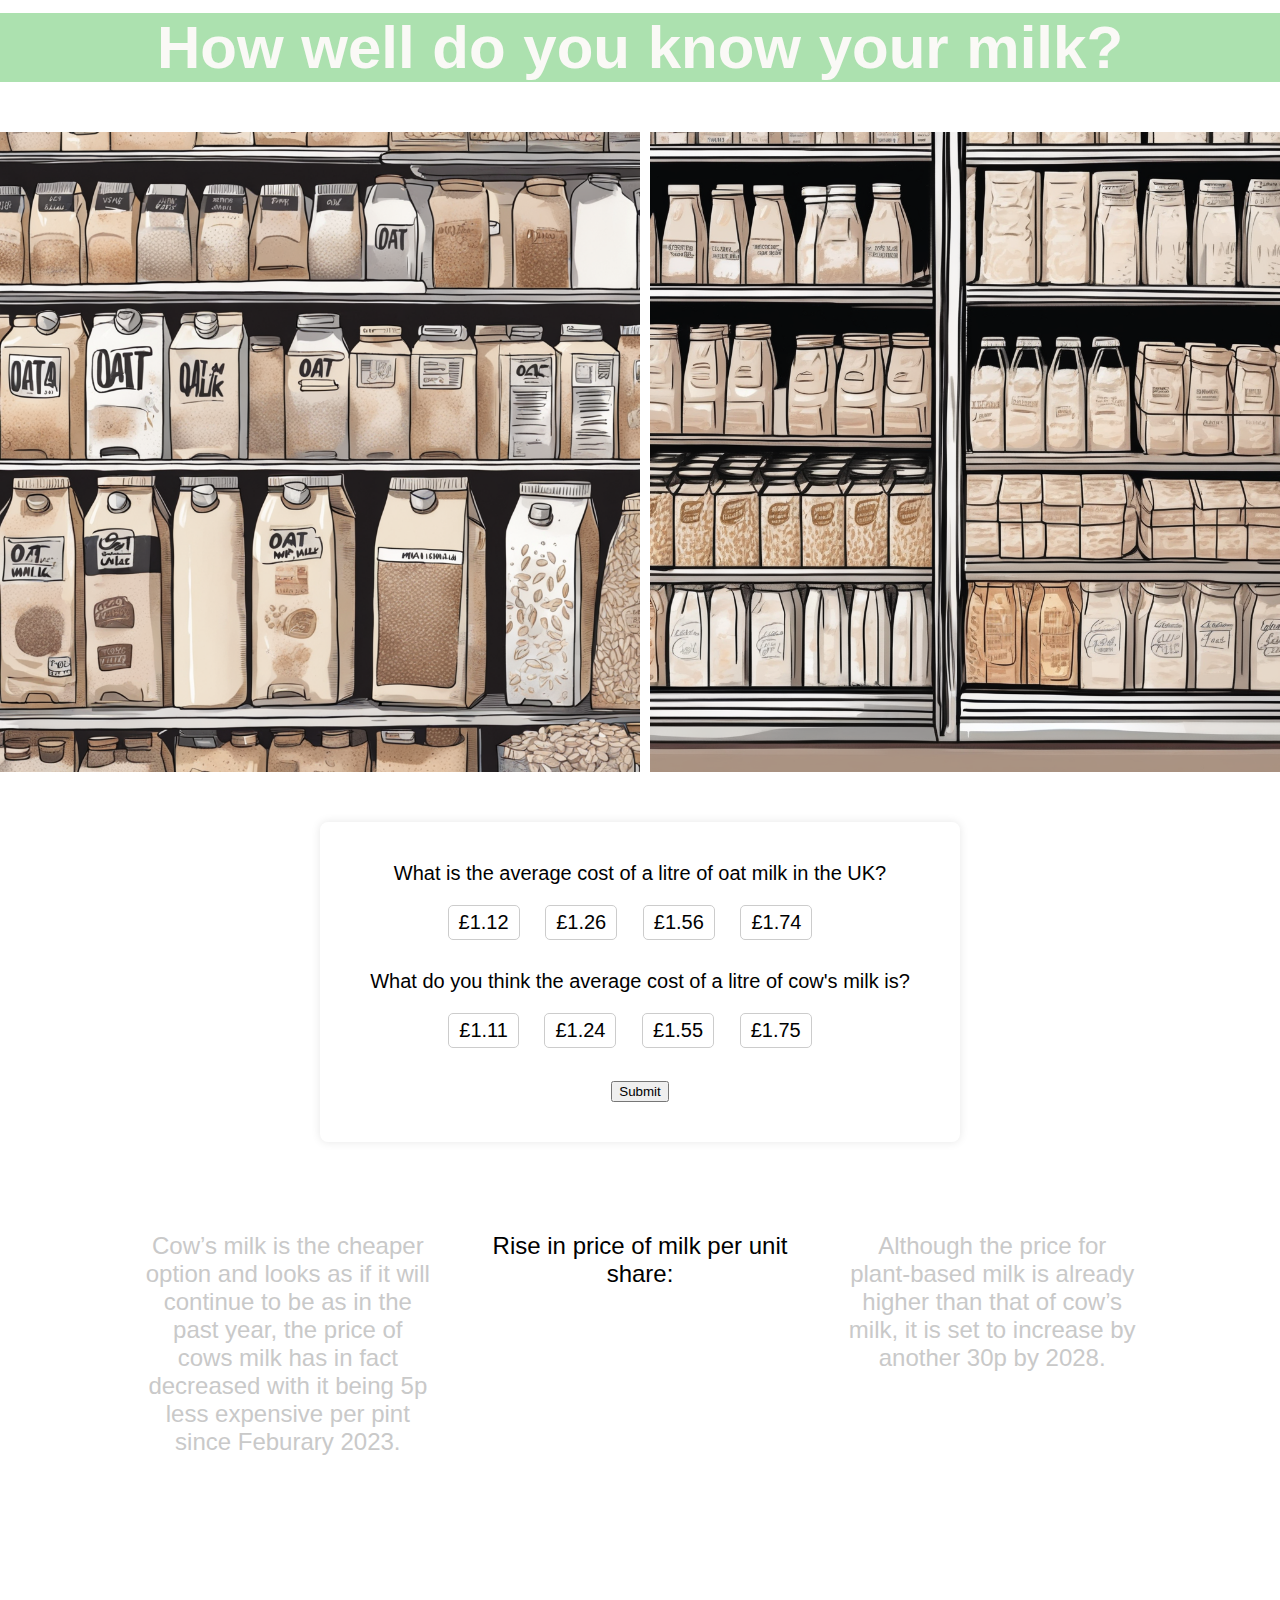
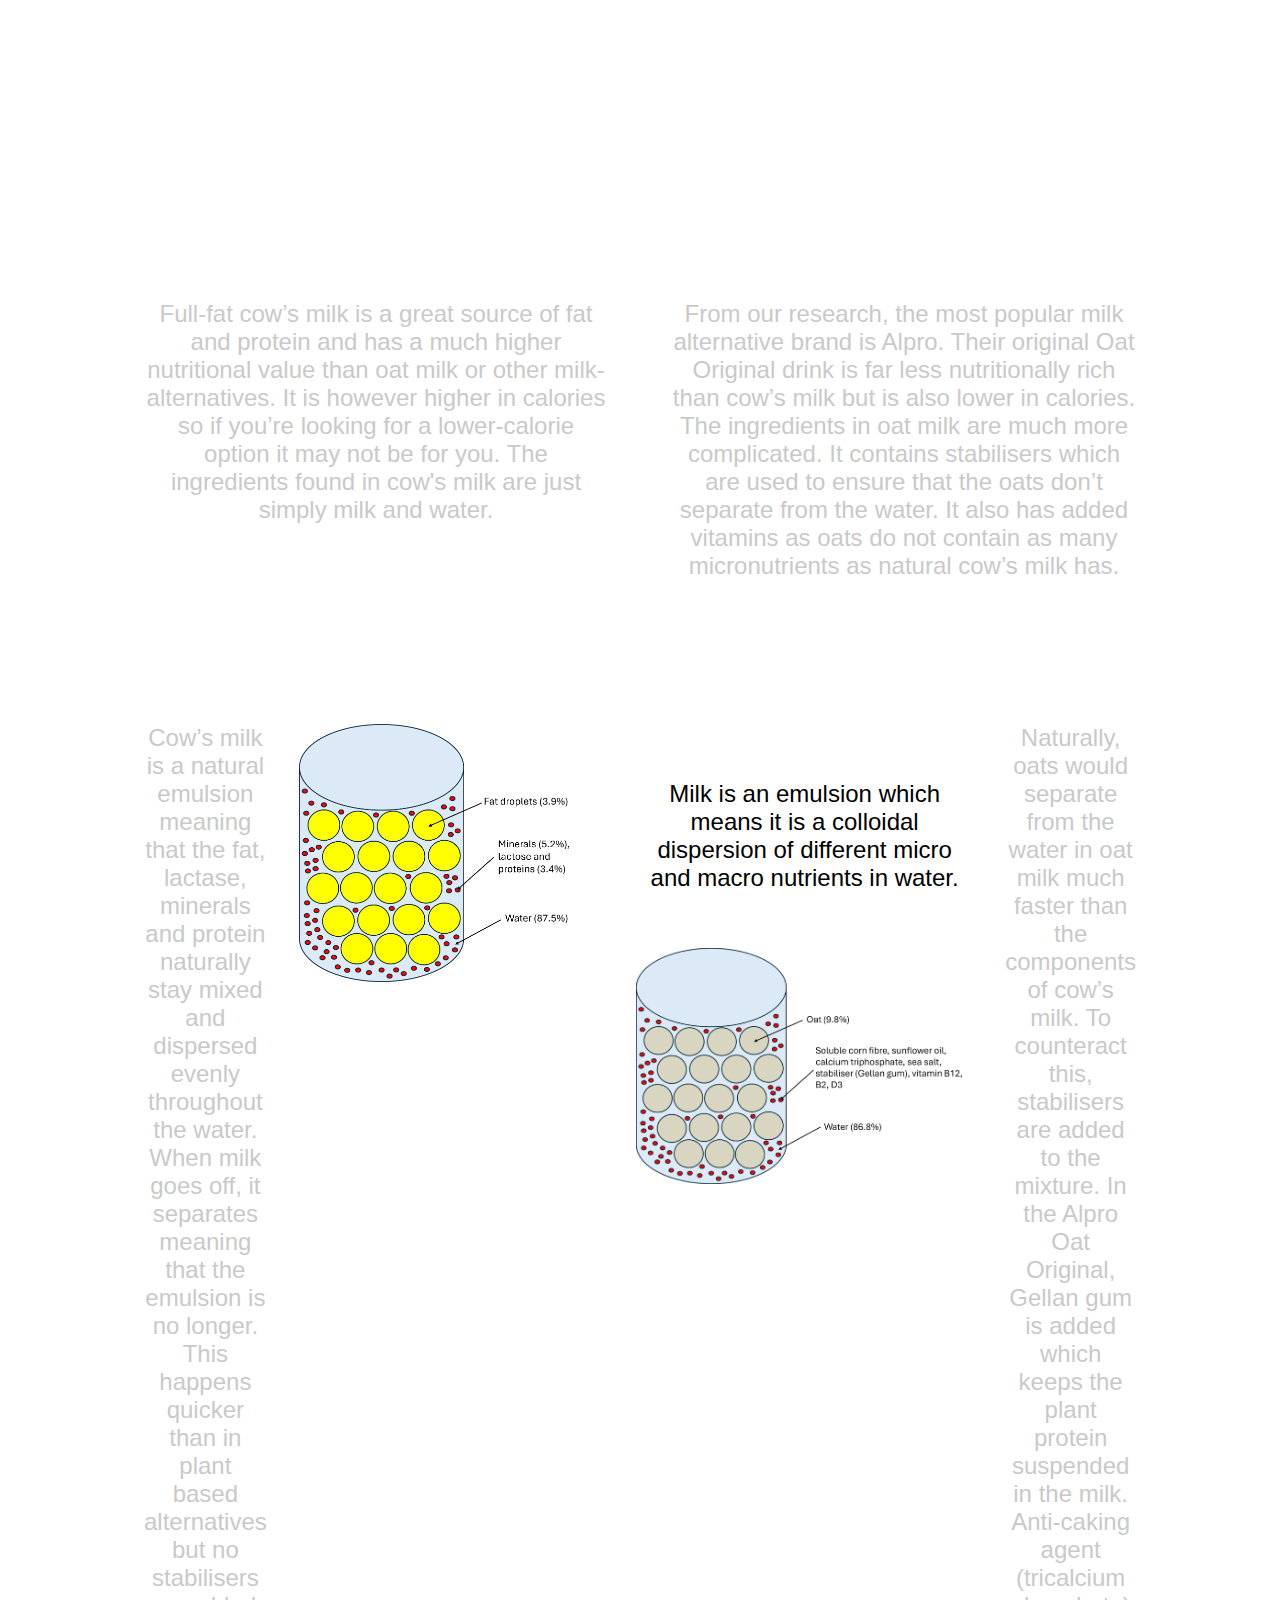
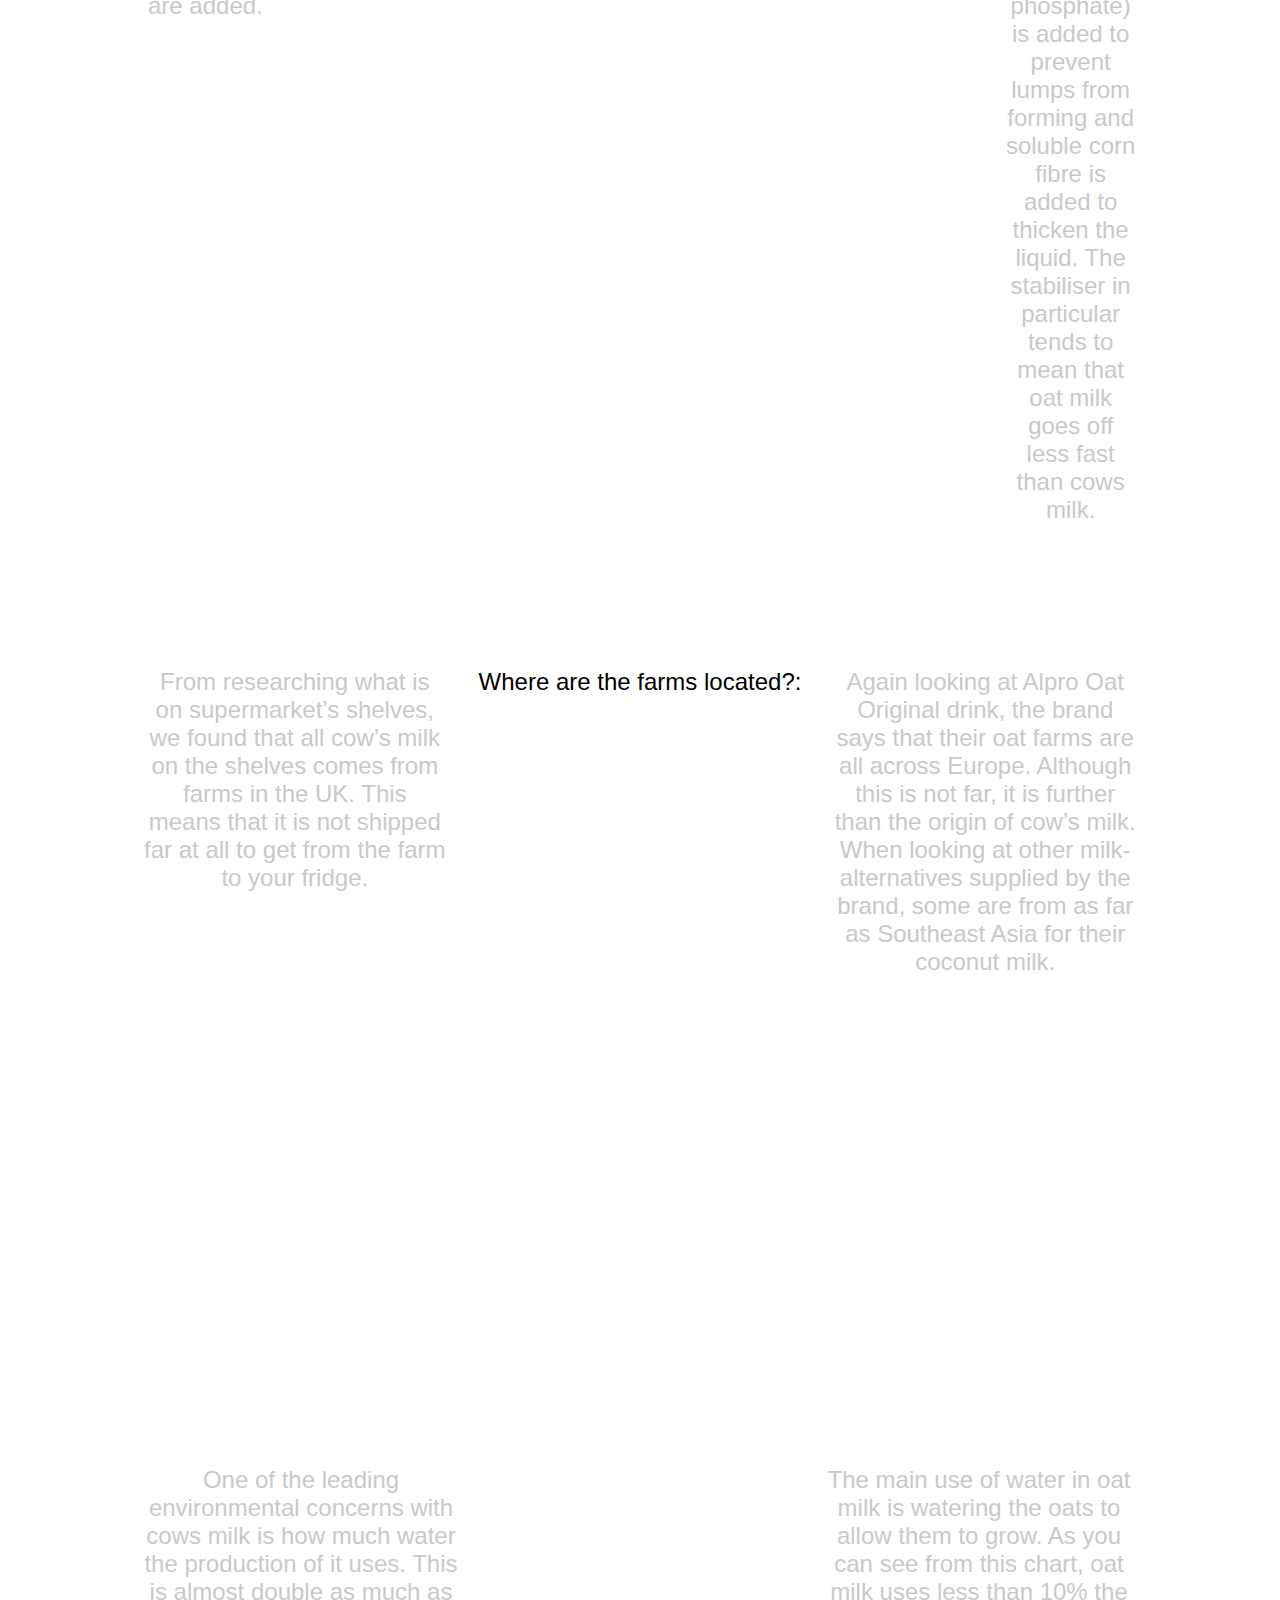
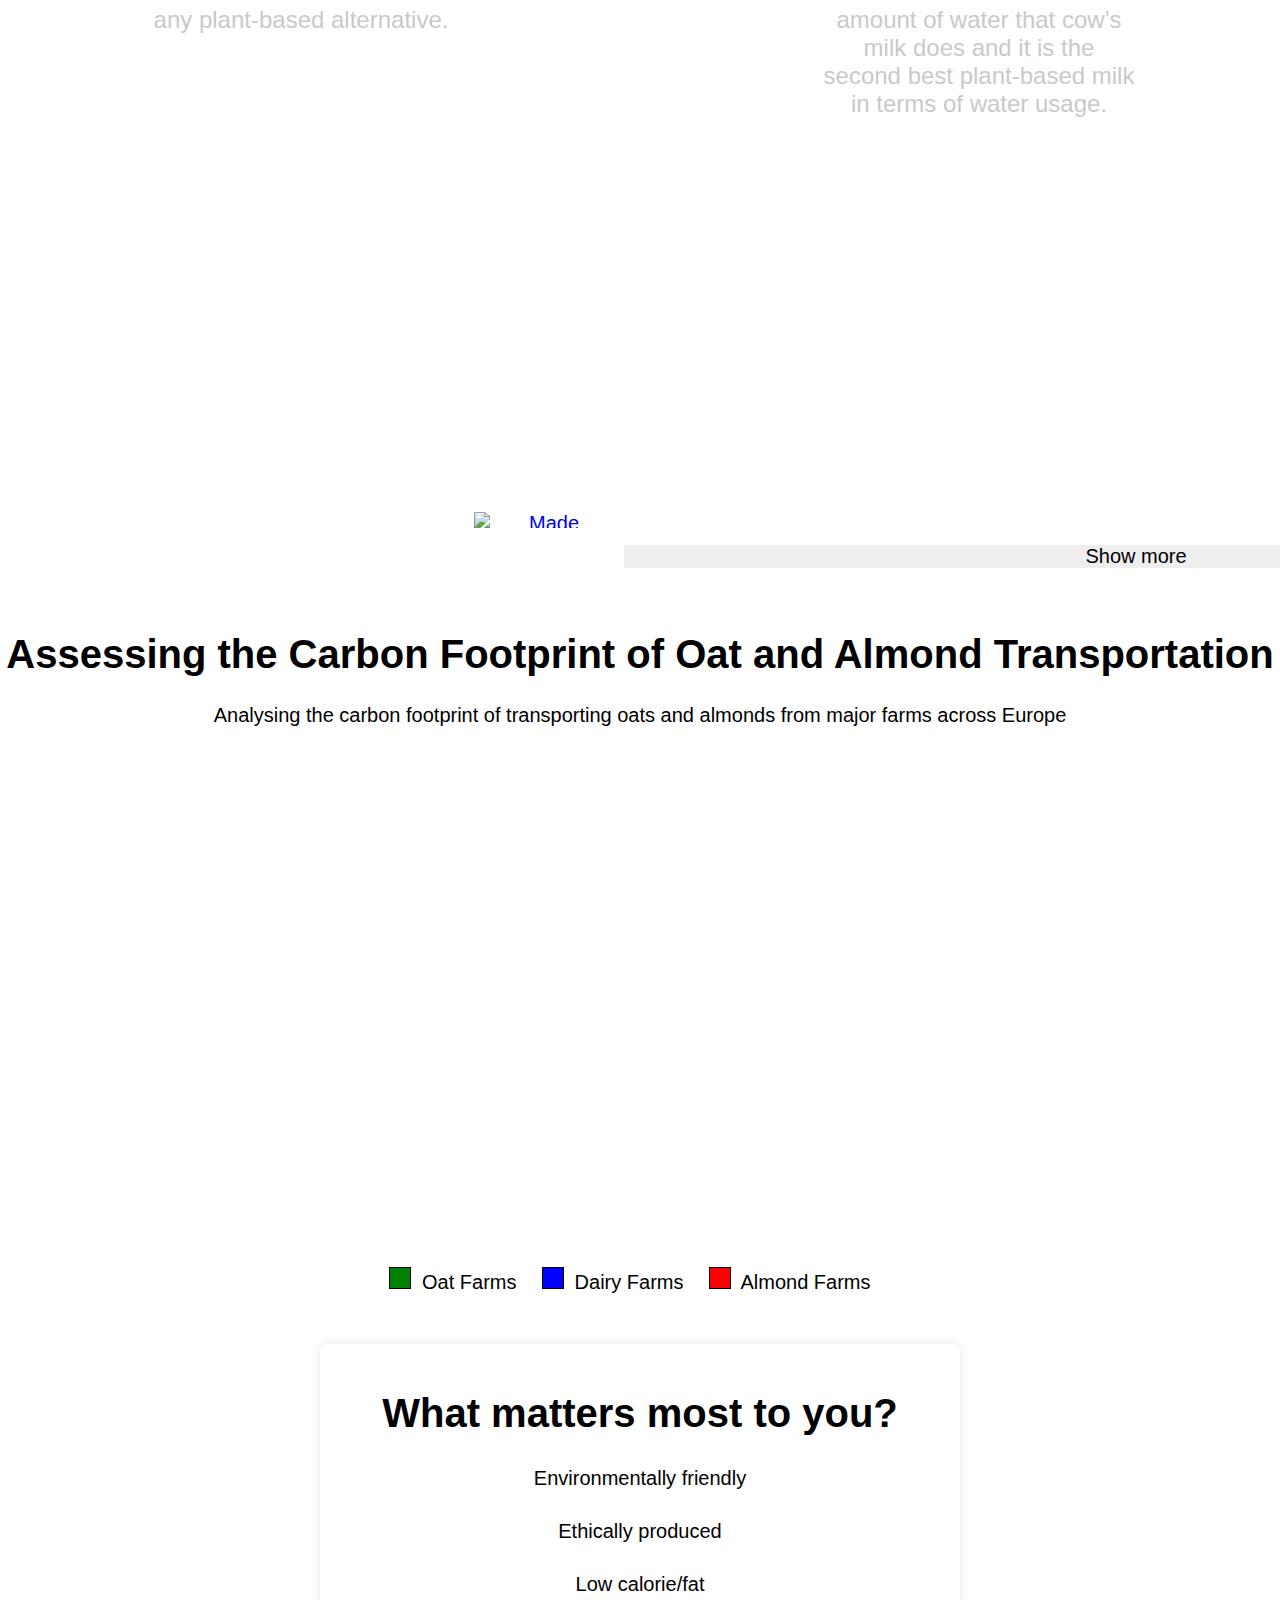
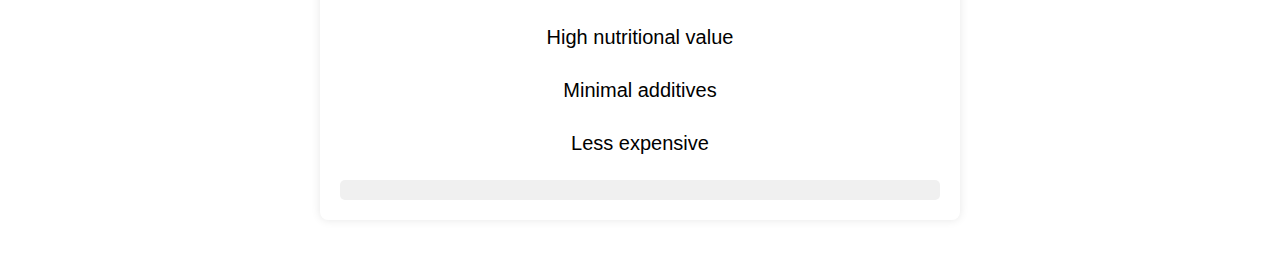
==== docs/home.html @ c0065e83 "Update home.html" ====
<!DOCTYPE html>
<html lang="en">
<head>
    <style>
        /* popup style */
        .map-popup {
            max-width: 300px;
            padding: 15px;
            border-radius: 10px;
            box-shadow: 0 2px 5px rgba(0, 0, 0, 0.1);
            background: linear-gradient(135deg, rgba(255, 255, 255, 0.9), rgba(255, 255, 255, 0.5));
            font-family: Arial, sans-serif;
            color: #333;
        }
    
            /* Custom styles for popups */
            .map-popup {
        max-width: 300px;
        padding: 15px;
        border-radius: 10px;
        box-shadow: 0 2px 5px rgba(0, 0, 0, 0.1);
        background: linear-gradient(135deg, rgba(255, 255, 255, 0.9), rgba(255, 255, 255, 0.5));
        font-family: Arial, sans-serif;
        color: #333;
    }

/* Popup title */
        .map-popup h2 {
            font-size: 18px;
            margin-bottom: 10px;
        }

        /* content */
        .map-popup p {
            font-size: 14px;
            margin-bottom: 8px;
        }

        /* image */
        .map-popup img {
            max-width: 100%;
            height: auto;
            margin-top: 10px;
        }

        /* animation */
        .mapboxgl-popup {
            opacity: 0;
            transition: opacity 0.3s ease-in-out;
        }

        .mapboxgl-popup.mapboxgl-popup-close-button {
            display: none;
        }

        .mapboxgl-popup.mapboxgl-popup-anchor-top {
            transform: translateY(-10px);
        }

        .mapboxgl-popup.mapboxgl-popup-anchor-bottom {
            transform: translateY(10px);
        }

        .mapboxgl-popup.mapboxgl-popup-anchor-right {
            transform: translateX(10px);
        }

        .mapboxgl-popup.mapboxgl-popup-anchor-left {
            transform: translateX(-10px);
        }

        /* Pop up fade in effect */
        .mapboxgl-popup.mapboxgl-popup-anchor-bottom,
        .mapboxgl-popup.mapboxgl-popup-anchor-bottom-right,
        .mapboxgl-popup.mapboxgl-popup-anchor-bottom-left,
        .mapboxgl-popup.mapboxgl-popup-anchor-top,
        .mapboxgl-popup.mapboxgl-popup-anchor-top-right,
        .mapboxgl-popup.mapboxgl-popup-anchor-top-left,
        .mapboxgl-popup.mapboxgl-popup-anchor-left,
        .mapboxgl-popup.mapboxgl-popup-anchor-right {
            opacity: 1;
        }
        body {
            font-family: Arial, sans-serif;
            margin: 0;
            padding: 0;
        }

        #map-container {
            width: 80%; 
            margin: 0 auto; 
            height: 500px; 
        } 

        #legend {
            margin-top: 20px;
            text-align: center;
        }

        .legend-item {
            display: inline-block;
            margin-right: 20px;
        }

        .legend-color {
            width: 20px;
            height: 20px;
            display: inline-block;
            margin-right: 5px;
            border: 1px solid black; 
        }
    </style>
    <meta charset="UTF-8">
    <meta name="viewport" content="width=device-width, initial-scale=1.0">
    <title>TITLE HERE</title>
    <link rel="stylesheet" href="homestyle.css"/>
    <div class="headerborder">
        <div>   
        <h1 class="header">How well do you know your milk?</h1>
        </div>
    </div>

</head>
<body>
<div class="header_image">
    <img id="milk1" src="05fa3151-7fad-4c50-9630-23b8d9dc61a8.png">
    <!-- <img id="milk2" src="15f3eb5b-7ea6-4be1-939e-33cea1be2ba7.png"> -->
    <img id="milk3" src="7c17c943-a8fb-4726-a682-5119851fdd4b.png">
    <h2>These images were generated by genAI by Martin Chorley.</h2>
</div>
</body>

    <div class="container">
        <form id="quizForm">
            <div class="question">
                <p>What is the average cost of a litre of oat milk in the UK?</p>
                <ul class="options">
                    <li><input type="radio" id="£1.12" name="q1" value="£1.12"><label for="£1.12">£1.12</label></li>
                    <li><input type="radio" id="£1.26" name="q1" value="£1.26"><label for="£1.26">£1.26</label></li>
                    <li><input type="radio" id="£1.56" name="q1" value="£1.56"><label for="£1.56">£1.56</label></li>
                    <li><input type="radio" id="£1.74" name="q1" value="£1.74"><label for="£1.74">£1.74</label></li>
                </ul>
            </div>
            <div class="question">
                <p>What do you think the average cost of a litre of cow's milk is?</p>
                <ul class="options">
                    <li><input type="radio" id="£1.11" name="q2" value="£1.11"><label for="£1.11">£1.11</label></li>
                    <li><input type="radio" id="£1.24" name="q2" value="£1.24"><label for="£1.24">£1.24</label></li>
                    <li><input type="radio" id="£1.55" name="q2" value="£1.55"><label for="£1.55">£1.55</label></li>
                    <li><input type="radio" id="£1.75" name="q2" value="£1.75"><label for="£1.75">£1.75</label></li>
                </ul>
            </div>
            
        <input type="button" id="submitBtn" value="Submit">
    </form>

</body>

    <div id="result1" class="result"></div>
    <div id="result2" class="result"></div>
    </div>

    <script>
    document.getElementById("submitBtn").addEventListener("click", function() {
        var q1Answer = document.querySelector('input[name="q1"]:checked');
        var q2Answer = document.querySelector('input[name="q2"]:checked');

        if (q1Answer && q2Answer) {
            if (q1Answer.value === "£1.74") {
                document.getElementById("result1").innerHTML = "1. Correct!";
                document.getElementById("result1").classList.add("correct");
            } else {
                document.getElementById("result1").innerHTML = "1. Incorrect!";
                document.getElementById("result1").classList.add("incorrect");
            }

            if (q2Answer.value === "£1.11") {
                document.getElementById("result2").innerHTML = "2. Correct!";
                document.getElementById("result2").classList.add("correct");
            } else {
                document.getElementById("result2").innerHTML = "2. Incorrect!";
                document.getElementById("result2").classList.add("incorrect");
            }
        } else {
            alert("Please answer all questions before submitting.");
        }
    });
    </script>


    <!DOCTYPE html>

<html>

<head>

    <meta charset="utf-8" />

    <meta http-equiv="X-UA-Compatible" content="IE=edge" />

    <title>Analysing global milk and alternative consumption</title>

    <meta name="description" content="Scrollama: Basic Example" />

    <meta name="viewport" content="width=device-width, initial-scale=1" />


<body>

    <main>


        <section id="scrolly">
             

            <article>
            <div class="'scroll_text">
                <div class="step" data-step="1">
                    <div class="stepcontent">
                        <div class ='text1'>
                            <p>Cow’s milk is the cheaper option and looks as if it will continue to be as in the past year, the price of cows milk has in fact decreased with it being 5p less expensive per pint since Feburary 2023.</p>
                        </div>
                        <div class="centrecontent">
                        <p>Rise in price of milk per unit share: <iframe title="Rise in milk substitute price" aria-label="Interactive line chart" id="datawrapper-chart-YHuSE" src=https://datawrapper.dwcdn.net/YHuSE/3/ scrolling="no" frameborder="0" style="width: 0; min-width: 100% !important; border: none;" height="462" data-external="1"></iframe><script type="text/javascript">!function(){"use strict";window.addEventListener("message",(function(a){if(void 0!==a.data["datawrapper-height"]){var e=document.querySelectorAll("iframe");for(var t in a.data["datawrapper-height"])for(var r=0;r<e.length;r++)if(e[r].contentWindow===a.source){var i=a.data["datawrapper-height"][t]+"px";e[r].style.height=i}}}))}();</script></p>
                        </div>
                        <div class ='text2'>
                            <p>Although the price for plant-based milk is already higher than that of cow’s milk, it is set to increase by another 30p by 2028. 
                            </p>
                        </div>
                    </div>
                </div>

            </div>
                <div class="step" data-step="2">
                    <div class="stepcontent">
                        <div class ='text1'>
                            <p>Full-fat cow’s milk is a great source of fat and protein and has a much higher nutritional value than oat milk or other milk-alternatives. It is however higher in calories so if you’re looking for a lower-calorie option it may not be for you.
                                The ingredients found in cow's milk are just simply milk and water. 
                                </p>
                        </div>
                        <div class="centrecontent">
                            <amp-iframe sandbox='allow-scripts allow-same-origin allow-forms allow-downloads allow-popups allow-popups-to-escape-sandbox allow-top-navigation-by-user-activation' layout=responsive resizable noloading title='Interactive or visual content' src='https://flo.uri.sh/visualisation/17685760/embed?auto=1' width=400 height=300><amp-img layout=fixed height=64 width=64 src='https://public.flourish.studio/resources/bosh.svg' placeholder style='margin: auto'></amp-img><div overflow style='position: absolute; bottom: 0; width: 100%; text-align: center; background: #eee; font-family: sans-serif;'>Show more</div></amp-iframe><p><a href='https://public.flourish.studio/visualisation/17685760/?utm_source=embed&utm_campaign=visualisation/17685760'><amp-img layout=fixed height=16 width=105 src='https://public.flourish.studio/resources/made_with_flourish.svg' alt='Made with Flourish'></amp-img></a></p>                        </div>
                        <div class ='text2'>
                            <p>From our research, the most popular milk alternative brand is Alpro. Their original Oat Original drink is far less nutritionally rich than cow’s milk but is also lower in calories. 
                                The ingredients in oat milk are much more complicated. It contains stabilisers which are used to ensure that the oats don’t separate from the water. It also has added vitamins as oats do not contain as many micronutrients as natural cow’s milk has. 
                                </p>
                        </div>
                    </div>
                </div>
                <div class="step" data-step="3">
                    <div class="stepcontent">
                        <div class ='text1'>
                            <p>Cow’s milk is a natural emulsion meaning that the fat, lactase, minerals and protein naturally stay mixed and dispersed evenly throughout the water. When milk goes off, it separates meaning that the emulsion is no longer. This happens quicker than in plant based alternatives but no stabilisers are added. </p>
                        </div>
                        <div class="centrecontent">
                        <p><img src='Picture1.png'></p>
                        <p>Milk is an emulsion which means it is a colloidal dispersion of different micro and macro nutrients in water. </p>
                        <p><img src='Picture2.png'>
                        </div>
                        <div class ='text2'>
                            <p>Naturally, oats would separate from the water in oat milk much faster than the components of cow’s milk. To counteract this, stabilisers are added to the mixture. In the Alpro Oat Original, Gellan gum is added which keeps the plant protein suspended in the milk. Anti-caking agent (tricalcium phosphate) is added to prevent lumps from forming and soluble corn fibre is added to thicken the liquid. The stabiliser in particular tends to mean that oat milk goes off less fast than cows milk. </p>
                        </div>
                    </div>
                </div>

            </div>
                <div class="step" data-step="4">
                    <div class="stepcontent">
                        <div class ='text1'>
                            <p>From researching what is on supermarket’s shelves, we found that all cow’s milk on the shelves comes from farms in the UK. This means that it is not shipped far at all to get from the farm to your fridge. </p>
                        </div>
                        <div class="centrecontent">
                        <p>Where are the farms located?: <iframe title="Where is your dairy milk made?" aria-label="Map" id="datawrapper-chart-85CGR" src=https://datawrapper.dwcdn.net/85CGR/2/ scrolling="no" frameborder="0" style="width: 0; min-width: 100% !important; border: none;" height="620" data-external="1"></iframe><script type="text/javascript">!function(){"use strict";window.addEventListener("message",(function(a){if(void 0!==a.data["datawrapper-height"]){var e=document.querySelectorAll("iframe");for(var t in a.data["datawrapper-height"])for(var r=0;r<e.length;r++)if(e[r].contentWindow===a.source){var i=a.data["datawrapper-height"][t]+"px";e[r].style.height=i}}}))}();

                        </script></p>
                        </div>
                        <div class ='text2'>
                            <p>Again looking at Alpro Oat Original drink, the brand says that their oat farms are all across Europe. Although this is not far, it is further than the origin of cow’s milk. When looking at other milk-alternatives supplied by the brand, some are from as far as Southeast Asia for their coconut milk.</p>
                        </div>
                    </div>
                </div>

            </div>

                <div class="step" data-step="5">
                    <div class="stepcontent">
                        <div class ='text1'>
                            <p>One of the leading environmental concerns with cows milk is how much water the production of it uses. This is almost double as much as any plant-based alternative.</p>
                        </div>
                        <div class="centrecontent">
                        <p><iframe src='https://flo.uri.sh/visualisation/17583954/embed' title='Interactive or visual content' class='flourish-embed-iframe' frameborder='0' scrolling='no' style='width:100%;height:600px;' sandbox='allow-same-origin allow-forms allow-scripts allow-downloads allow-popups allow-popups-to-escape-sandbox allow-top-navigation-by-user-activation'></iframe><div style='width:100%!;margin-top:4px!important;text-align:right!important;'><a class='flourish-credit' href='https://public.flourish.studio/visualisation/17583954/?utm_source=embed&utm_campaign=visualisation/17583954' target='_top' style='text-decoration:none!important'><img alt='Made with Flourish' src='https://public.flourish.studio/resources/made_with_flourish.svg' style='width:105px!important;height:16px!important;border:none!important;margin:0!important;'> </a></div></p>
                        </div>
                        <div class ='text2'>
                            <p>The main use of water in oat milk is watering the oats to allow them to grow. As you can see from this chart, oat milk uses less than 10% the amount of water that cow’s milk does and it is the second best plant-based milk in terms of water usage.</p>
                        </div>
                </div>
            </div>
            </article>


        <section id="outro"></section>

    </main>

    <script src="scrollama.js"></script>

    <script>

        var scrolly = document.querySelector("#scrolly");

        var article = scrolly.querySelector("article");

        var step = article.querySelectorAll(".step");

 

        // initialize the scrollama

        var scroller = scrollama();

 

        // scrollama event handlers

        function handleStepEnter(response) {

            // response = { element, direction, index }

            console.log(response);

            // add to color to current step

            response.element.classList.add("is-active");

        }

 

        function handleStepExit(response) {

            // response = { element, direction, index }

            console.log(response);

            // remove color from current step

            response.element.classList.remove("is-active");

        }

 

        function init() {

            // set random padding for different step heights (not required)

            step.forEach(function (step) {

                var v = 100 + Math.floor((Math.random() * window.innerHeight) / 300);

                step.style.padding = v + "px 0px";

            });

 

            // 1. setup the scroller with the bare-bones options

            //      this will also initialize trigger observations

            // 2. bind scrollama event handlers (this can be chained like below)

            scroller

                .setup({

                    step: "#scrolly article .step",

                    debug: false,

                    offset: 0.5

                })

                .onStepEnter(handleStepEnter)

                .onStepExit(handleStepExit);

 

        }

 

        // kick things off

        init();

    </script>

</body>

 

</html>

    <body>
        
            <h1 style="text-align: center;">Assessing the Carbon Footprint of Oat and Almond Transportation</h1>
            <p style="text-align: center;">Analysing the carbon footprint of transporting oats and almonds from major farms across Europe</p>
        
            <div id="map-container">
            </div>
        
            <div id="legend">
                <div class="legend-item">
                    <span class="legend-color" style="background-color: green;"></span>
                    Oat Farms
                </div>
                <div class="legend-item">
                    <span class="legend-color" style="background-color: blue;"></span>
                    Dairy Farms
                </div>
                <div class="legend-item">
                    <span class="legend-color" style="background-color: red;"></span>
                    Almond Farms
                </div>
            </div>
        
            <script src='https://api.mapbox.com/mapbox-gl-js/v3.3.0/mapbox-gl.js'></script>
            <link href='https://api.mapbox.com/mapbox-gl-js/v3.3.0/mapbox-gl.css' rel='stylesheet' />
            <script>
                mapboxgl.accessToken = "pk.eyJ1IjoibmF2bmVldHZ5YXNhbiIsImEiOiJjbHZ1cmJzb2cwOGRkMmlwajFiaGh4anNmIn0.5N_SzbtGYiCNdqmBAf5UNg";
        
                const map = new mapboxgl.Map({
                    container: 'map-container',
                    style: "mapbox://styles/mapbox/standard",
                    center: [-1.3628, 50.3781], // centering the map
                    zoom: 3 
                });
        
                const marker1 = new mapboxgl.Marker({
                    color: "green",
                })
                .setLngLat([25.6610, 60.9827])
                .addTo(map);
        
                const marker2 = new mapboxgl.Marker({
                    color: "green",
                })
                    .setLngLat([13.1578, 58.5033]) 
                    .addTo(map);
                
                const marker3 = new mapboxgl.Marker({
                    color: "red",
                })
        
                .setLngLat([-1.7697, 41.3275])
                .addTo(map);
        
                const marker4 = new mapboxgl.Marker({
                    color: "red",
                })
        
                .setLngLat([-4.5, 36.75]) 
                .addTo(map);
        
                const marker5 = new mapboxgl.Marker({
                    color: "blue",
                })
        
                .setLngLat([-0.8127, 51.8157])
                .addTo(map);
        
                const marker6 = new mapboxgl.Marker({
                    color: "green"
                })
        
                .setLngLat([21.0175, 52.2370])
                .addTo(map);
        
                const marker7 = new mapboxgl.Marker({
                    color: "green"
                })
        
                .setLngLat([11.8338, 48.6281])
                .addTo(map);
        
                const marker8 = new mapboxgl.Marker({
                    color: "red"
                })
        
                .setLngLat([16.5666, 40.8518])
                .addTo(map);
                
                const marker9 = new mapboxgl.Marker({
                    color: "red"
                })
        
                .setLngLat([-7.2595, 41.5862])
                .addTo(map);
        
                const marker10 = new mapboxgl.Marker({
                    color: "red"
                })
        
                .setLngLat([23.6703, 38.5674])
                .addTo(map);
        
                    map.addControl(new mapboxgl.FullscreenControl (), 'top-right');
                    map.addControl(new mapboxgl.NavigationControl(), 'top-right');
        
                    // Calculating the distance
                const londonCoordinates = [-0.1276, 51.5074]; // London coordinates
                const distance1 = calculateDistance(marker1.getLngLat().toArray(), londonCoordinates);
                const distance2 = calculateDistance(marker2.getLngLat().toArray(), londonCoordinates);
                const distance3 = calculateDistance(marker3.getLngLat().toArray(), londonCoordinates);
                const distance4 = calculateDistance(marker4.getLngLat().toArray(), londonCoordinates);
                const distance5 = calculateDistance(marker5.getLngLat().toArray(), londonCoordinates);
                const distance6 = calculateDistance(marker6.getLngLat().toArray(), londonCoordinates);
                const distance7 = calculateDistance(marker7.getLngLat().toArray(), londonCoordinates);
                const distance8 = calculateDistance(marker8.getLngLat().toArray(), londonCoordinates);
                const distance9 = calculateDistance(marker9.getLngLat().toArray(), londonCoordinates);
                const distance10 = calculateDistance(marker10.getLngLat().toArray(), londonCoordinates);
        
                // Carbon footprint estimation
                const carbonFootprint1 = estimateCarbonFootprint(distance1, "truck");
                const carbonFootprint2 = estimateCarbonFootprint(distance2, "truck");
                const carbonFootprint3 = estimateCarbonFootprint(distance3, "truck"); 
                const carbonFootprint4 = estimateCarbonFootprint(distance4, "truck"); 
                const carbonFootprint5 = estimateCarbonFootprint(distance5, "truck");
                const carbonFootprint6 = estimateCarbonFootprint(distance6, "truck");
                const carbonFootprint7 = estimateCarbonFootprint(distance7, "truck");
                const carbonFootprint8 = estimateCarbonFootprint(distance8, "truck");
                const carbonFootprint9 = estimateCarbonFootprint(distance9, "truck");
                const carbonFootprint10 = estimateCarbonFootprint(distance10, "truck");
        
                // For pop-up box 
                const popup1 = new mapboxgl.Popup({ offset: 25 }).setHTML(
                    `<h2>Oat farm in Lahti, Finland</h2>
                     <p>Distance from Lahti, Finland to London, UK: ${distance1.toFixed(2)} km</p>
                     <p>Carbon footprint left behind: ${carbonFootprint1.toFixed(2)} kg Co2</p>
                     <img src="oatleyFinland.jpeg" alt="Oat farm in Sweden" style="max-width: 100%; height: auto;">`
                );
                const popup2 = new mapboxgl.Popup({ offset: 25 }).setHTML(
                    `<h2>Oat farm in Lidköping, Sweden</h2>
                     <p>Distance from Lidköping, Sweden to London, UK: ${distance2.toFixed(2)} km</p>
                     <p>Carbon footprint left behind: ${carbonFootprint2.toFixed(2)} kg Co2</p>
                     <img src="oatfarmsweden.png" alt="Oat farm in Sweden" style="max-width: 100%; height: auto;">
                     `
                );
        
                const popup3 = new mapboxgl.Popup({ offset: 25 }).setHTML(
                    `<h2>Almond farm in Valle del Jalón, Spain</h2>
                     <p>Distance from Andalusia, Spain to London, UK: ${distance3.toFixed(2)} km</p>
                     <p>Carbon footprint left behind: ${carbonFootprint3.toFixed(2)} kg Co2</p>
                     <img src="jalon.jpeg" alt="Almond farm in Spain" style="max-width: 100%; height: auto;">
                     `
                );
        
                const popup4 = new mapboxgl.Popup({ offset: 25 }).setHTML(
                    `<h2>Almond farm in Andalusia, Spain</h2>
                     <p>Distance from Andalusia, Spain to London, UK: ${distance4.toFixed(2)} km</p>
                     <p>Carbon footprint left behind: ${carbonFootprint4.toFixed(2)} kg Co2</p>
                     <img src="AlmondsAndalusia.jpeg" alt="Almond farm in Spain" style="max-width: 100%; height: auto;">
                     `
                );
        
                const popup5 = new mapboxgl.Popup({ offset: 25}).setHTML(
                    `<h2>Arla's Aylesbury dairy farm</h2>
                     <p>Distance from Aylesbury to processing centres, UK: ${distance5.toFixed(2)} km</p>
                     <p>Carbon footprint left behind: ${carbonFootprint5.toFixed(2)} kg Co2</p>
                     `
        
                )
        
                const popup6 = new mapboxgl.Popup({ offset: 25}).setHTML(
                    `<h2>Mazowieckie Voivodeship</h2>
                    <p>Distance from Mazowieckie Voivodeship to the UK: ${distance6.toFixed(2)} km</p>
                    <p>Carbon footprint left behind: ${carbonFootprint6.toFixed(2)} kg Co2</p>
                    <img src="mazowiech.jpeg" alt="Oat farms in Mazowieckie Voivodeship" style="max-width: 100%; height: auto;">`
                )
        
                const popup7 = new mapboxgl.Popup({ offset: 25}).setHTML(
                    `<h2>Oat farms in Mainburg, Bavaria</h2>
                    <p>Distance from Mainburg to the UK: ${distance7.toFixed(2)} km</p>
                    <p>Carbon footprint left behind: ${carbonFootprint7.toFixed(2)} kg Co2</p>
                    <img src="bavaria.jpeg" alt="Oat farms in Mainburg, Bavaria" style="max-width: 100%; height: auto;">`
        
                )
        
                const popup8 = new mapboxgl.Popup({ offset: 25}).setHTML(
                    `<h2>Almond farms in Apulia (Puglia), Italy</h2>
                    <p>Distance from Apulia to the UK: ${distance8.toFixed(2)} km</p>
                    <p>Carbon footprint left behind: ${carbonFootprint8.toFixed(2)} kg Co2</p>
                    <img src="/Users/navneetvyasan/Desktop/working/docs/ Apulia (Puglia).jpeg" alt="Almond farms in  Apulia (Puglia)" style="max-width: 100%; height: auto;">`
                )
        
                const popup9 = new mapboxgl.Popup({ offset: 25}).setHTML(
                    `<h2>Almond farms in Trás-os-Montes, Portugal</h2>
                        <p>Distance from Trás-os to the UK: ${distance9.toFixed(2)} km</p>
                        <p>Carbon footprint left behind: ${carbonFootprint9.toFixed(2)} kg Co2</p>
                        <img src= "/Users/navneetvyasan/Desktop/working/docs/portugal.jpeg" alt="Almond farms in Portugal" style= "max-width: 100%; height: auto;"> `
                )
        
                const popup10 = new mapboxgl.Popup({ offset: 25}).setHTML(
                    `<h2>Almond farms in Euboea, Greece</h2>
                    <p>Distance from Euboea to the UK: ${distance10.toFixed(2)} km</p>
                    <p>Carbon footpring left behind: ${carbonFootprint10.toFixed(2)} kg Co2</p>
                    <img src="/Users/navneetvyasan/Desktop/working/docs/greece.jpeg" alt="Almond farms in Greece" style= "max-width: 100%; height: auto;"> `
                )
        
                // Popup markers
                marker1.setPopup(popup1);
                marker2.setPopup(popup2);
                marker3.setPopup(popup3);
                marker4.setPopup(popup4);
                marker5.setPopup(popup5);
                marker6.setPopup(popup6);
                marker7.setPopup(popup7);
                marker8.setPopup(popup8);
                marker9.setPopup(popup9);
                marker10.setPopup(popup10);
        
                // Haversine formula calculation
                function calculateDistance(coord1, coord2) {
                    const [lon1, lat1] = coord1;
                    const [lon2, lat2] = coord2;
        
                    const R = 6371; // Radius of the Earth in km
                    const dLat = (lat2 - lat1) * Math.PI / 180;
                    const dLon = (lon2 - lon1) * Math.PI / 180;
                    const a = Math.sin(dLat / 2) * Math.sin(dLat / 2) +
                              Math.cos(lat1 * Math.PI / 180) * Math.cos(lat2 * Math.PI / 180) *
                              Math.sin(dLon / 2) * Math.sin(dLon / 2);
                    const c = 2 * Math.atan2(Math.sqrt(a), Math.sqrt(1 - a));
                    const distance = R * c;
                    return distance;
                }
        
                function estimateCarbonFootprint(distance, mode) {
                // Sample emission factors for UK/Europe (kg CO2 per km)
                    const emissionFactors = {
                        truck: 0.1618,   // Average emission factor for trucks in the UK/Europe (161.8 grams CO2 per km)
                        train: 0.05 
                         };
        
            return distance * emissionFactors[mode];
        }
            </script>
        

    </body>
    <div class="container">
            <h1>What matters most to you?</h1>
            <div class="quiz-item">
                <label><input type="radio" name="factor" value="environmentally friendly"> Environmentally friendly</label>
            </div>
            <div class="quiz-item">
                <label><input type="radio" name="factor" value="ethical"> Ethically produced</label>
            </div>
            <div class="quiz-item">
                <label><input type="radio" name="factor" value="low calorie/fat"> Low calorie/fat</label>
            </div>
            <div class="quiz-item">
                <label><input type="radio" name="factor" value="high nutritional value"> High nutritional value</label>
            </div>
            <div class="quiz-item">
                <label><input type="radio" name="factor" value="minimal additives"> Minimal additives</label>
            </div>
            <div class="quiz-item">
                <label><input type="radio" name="factor" value="less expensive"> Less expensive</label>
            </div>
            <div id="result"></div>
    </div>
    
        <script>
            const resultDiv = document.getElementById('result');
            const radioButtons = document.querySelectorAll('input[type="radio"]');
    
            radioButtons.forEach(radioButton => {
                radioButton.addEventListener('change', () => {
                    const selectedFactor = document.querySelector('input[name="factor"]:checked').value;
                    let resultText = '';
    
                    switch (selectedFactor) {
                        case 'environmentally friendly':
                            resultText = 'According to various sources, the production of plant based milk, specifically oat milk has a lower carbon footprint than cows milk. However, these sources do not take into account how far the oat milk has travelled to supermarket shelves. Overall the packaging is different but more often than not are both recylable and although the distance an oat travels to come to you as oat milk is significantly larger, this is the more environmentally sustainable option.';
                            break;
                        case 'ethical':
                            resultText = 'Look for products with certifications like Fair Trade, which ensure fair treatment of workers.';
                            break;
                        case 'low calorie/fat':
                            resultText = 'If you are looking for a lower calorie or low fat option then oat milk would be the best choice for you. With less than half the fat of cows milk as well as about two thirds the number of calories. ';
                            break;
                        case 'high nutritional value':
                            resultText = 'Cows milk has much more nutritional value than plant based milk. The percentage of fat and protien are much higher.';
                            break;
                        case 'minimal additives':
                            resultText = 'Cows milk has a larger amount of fat and protein than oat milk with no additives meaning that it is more full of the macro and micronutrients that are needed for a healthy, balanced diet. With oat milk there are stabilisers and vitamins added to the original oat and water mixture.';
                            break;
                        case 'less expensive':
                            resultText = 'If you are looking for the cheaper option, cows milk will be the best choice. If you were to only buy cows milk instead of oat milk and you bought 1 litre of milk per week for a year you would save £33.28. ';
                            break;
                        default:
                            resultText = 'Please select a factor.';
                            break;
                    }
    
                    resultDiv.textContent = resultText;
                });
            });
        </script>

</html>
---- docs/homestyle.css ----
/*background and font for whole page*/
body{
    text-align: center;
    font-family: Arial, Helvetica, sans-serif;
    background-color: #ffffff;
    background-image: url('');
    font-size: 20px;

}

/*heading margin width, font size, colour of text and background and word spacing*/
.header {
    font-family: 'Franklin Gothic Medium', 'Arial Narrow', Arial, sans-serif;
    margin-top: 0;
    font-size: 60px;
    color: #faf9f6;
    word-spacing: 1px;
}
.headerborder {
    background-color: 	#ACE1AF;
    margin-top: 1%;
}

.header_image {
    display: flex;
}

.header_image img {
    margin-top: 10px;
    margin-right: 10px;
    margin-bottom: 0px;
}

/* chat gpt */
.question {
    margin-bottom: 20px;
}

.options {
    list-style-type: none;
    padding: 0;
}

.options li {
    display: inline-block;
    margin-right: 20px;
}

.options label {
    cursor: pointer;
}

input[type="radio"] {
    display: none;
}

input[type="radio"] + label {
    padding: 5px 10px;
    border: 1px solid #ccc;
    border-radius: 5px;
}

input[type="radio"]:checked + label {
    background-color: #007bff;
    color: #fff;
}

input[type="submit"] {
    display: block;
    margin: 20px auto;
    padding: 10px 20px;
    border: none;
    background-color: #007bff;
    color: #fff;
    border-radius: 5px;
    cursor: pointer;
}

input[type="submit"]:hover {
    background-color: #0056b3;
}

.result {
    text-align: center;
    margin-top: 20px;
    font-weight: bold;
}

.correct {
    color: green;
}

.incorrect {
    color: red;
}


img {
    max-width: 50%;
    height: auto;
    float: left;

}
.container {
    max-width: 600px;
    margin: 50px auto;
    background-color: #fff;
    padding: 20px;
    border-radius: 8px;
    box-shadow: 0 0 10px rgba(0, 0, 0, 0.1);
}
h1 {
    text-align: center;
}
.quiz-item {
    margin-bottom: 20px;
}
label {
    display: block;
    margin-bottom: 10px;
}
input[type="radio"] {
    margin-right: 5px;
    cursor: pointer;
}
#result {
    margin-top: 20px;
    padding: 10px;
    background-color: #f0f0f0;
    border-radius: 5px;
}
/* .container {
    max-width: 50%; /* Limits image width to half of the page */
  /* } */


  input[type="radio"]:hover {
    background-color: #f0f0f0;
  }

  /* Style for selected button */
input[type="radio"]:checked + label {
    background-color: #007bff; /* Change this to desired color */
    color: white; /* Text color */
  }

label {
    padding: 5px 10px;
    border-radius: 5px;
  }

  /* Change cursor on hover */
label:hover {
    cursor: pointer;
  }

  /* Style for result text */
#result {
    margin-top: 20px;
    font-weight: bold;
  }

  .stepcontent {
    margin-top: 0px;
    display: flex;
    flex-direction: row;
  }



  .text1 {
    flex: 33%;
    color:rgb(201, 201, 201);
    
  }
  .text2 {
    flex: 33%;
    color:rgb(201, 201, 201);
  }
.step

  #scrolly {
    position: relative;
}
.step.is-active .text1 {
    color:rgb(11, 11, 11);
}
.step.is-active .text2 {
    color:rgb(11, 11, 11);
}
article {
    position: relative;
    padding: 0;
    margin: 0 auto;
    width: 80%;
    margin-top: 0px;
}

.step {
    margin: 2rem auto 4rem auto;
    background-color: #ffffff;

}

.step.is-active {
    background-color: rgb(255, 255, 255);
    color: #3b3b3b;
}

.step p {
    text-align: center;
    padding: 1rem;
    font-size: 1.5rem;
}

.step.step.is-active .centrecontent {
    background-color: rgb(190, 255, 200);
    color: rgb(0, 0, 0);
}
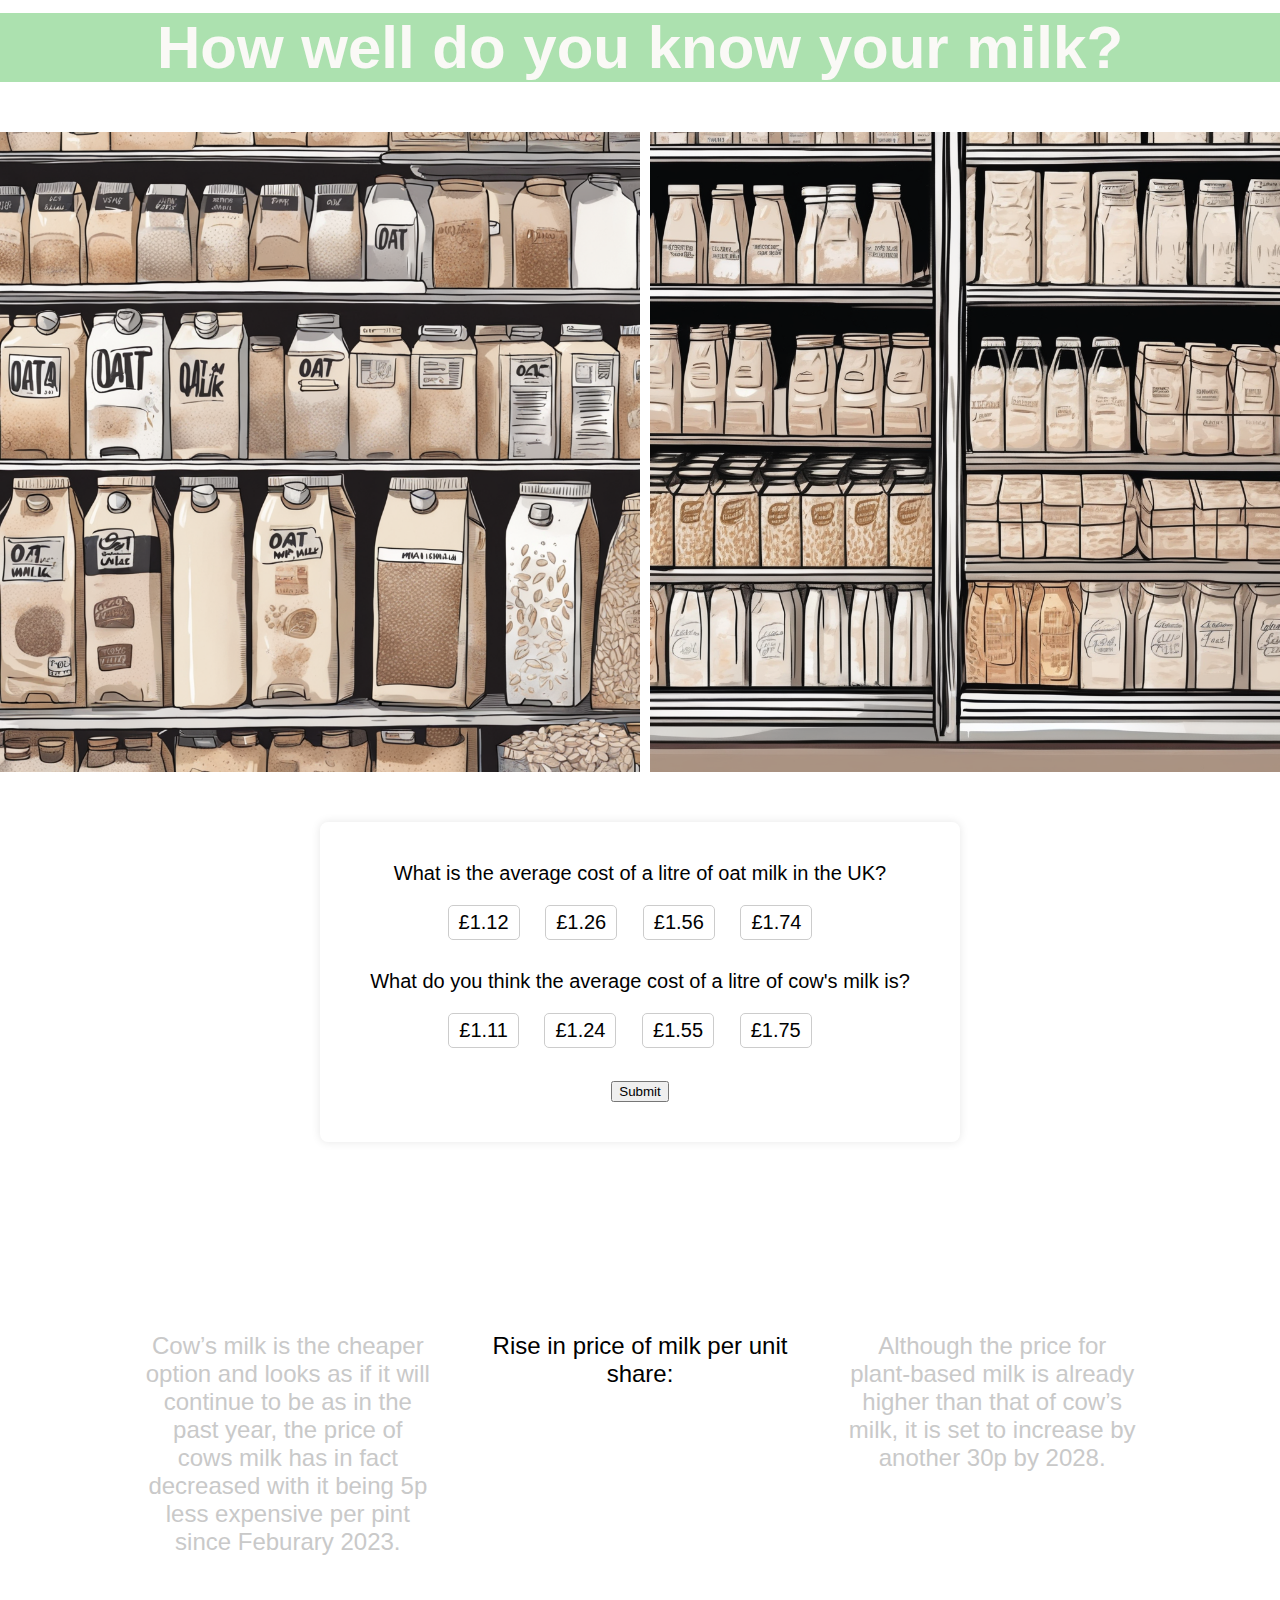
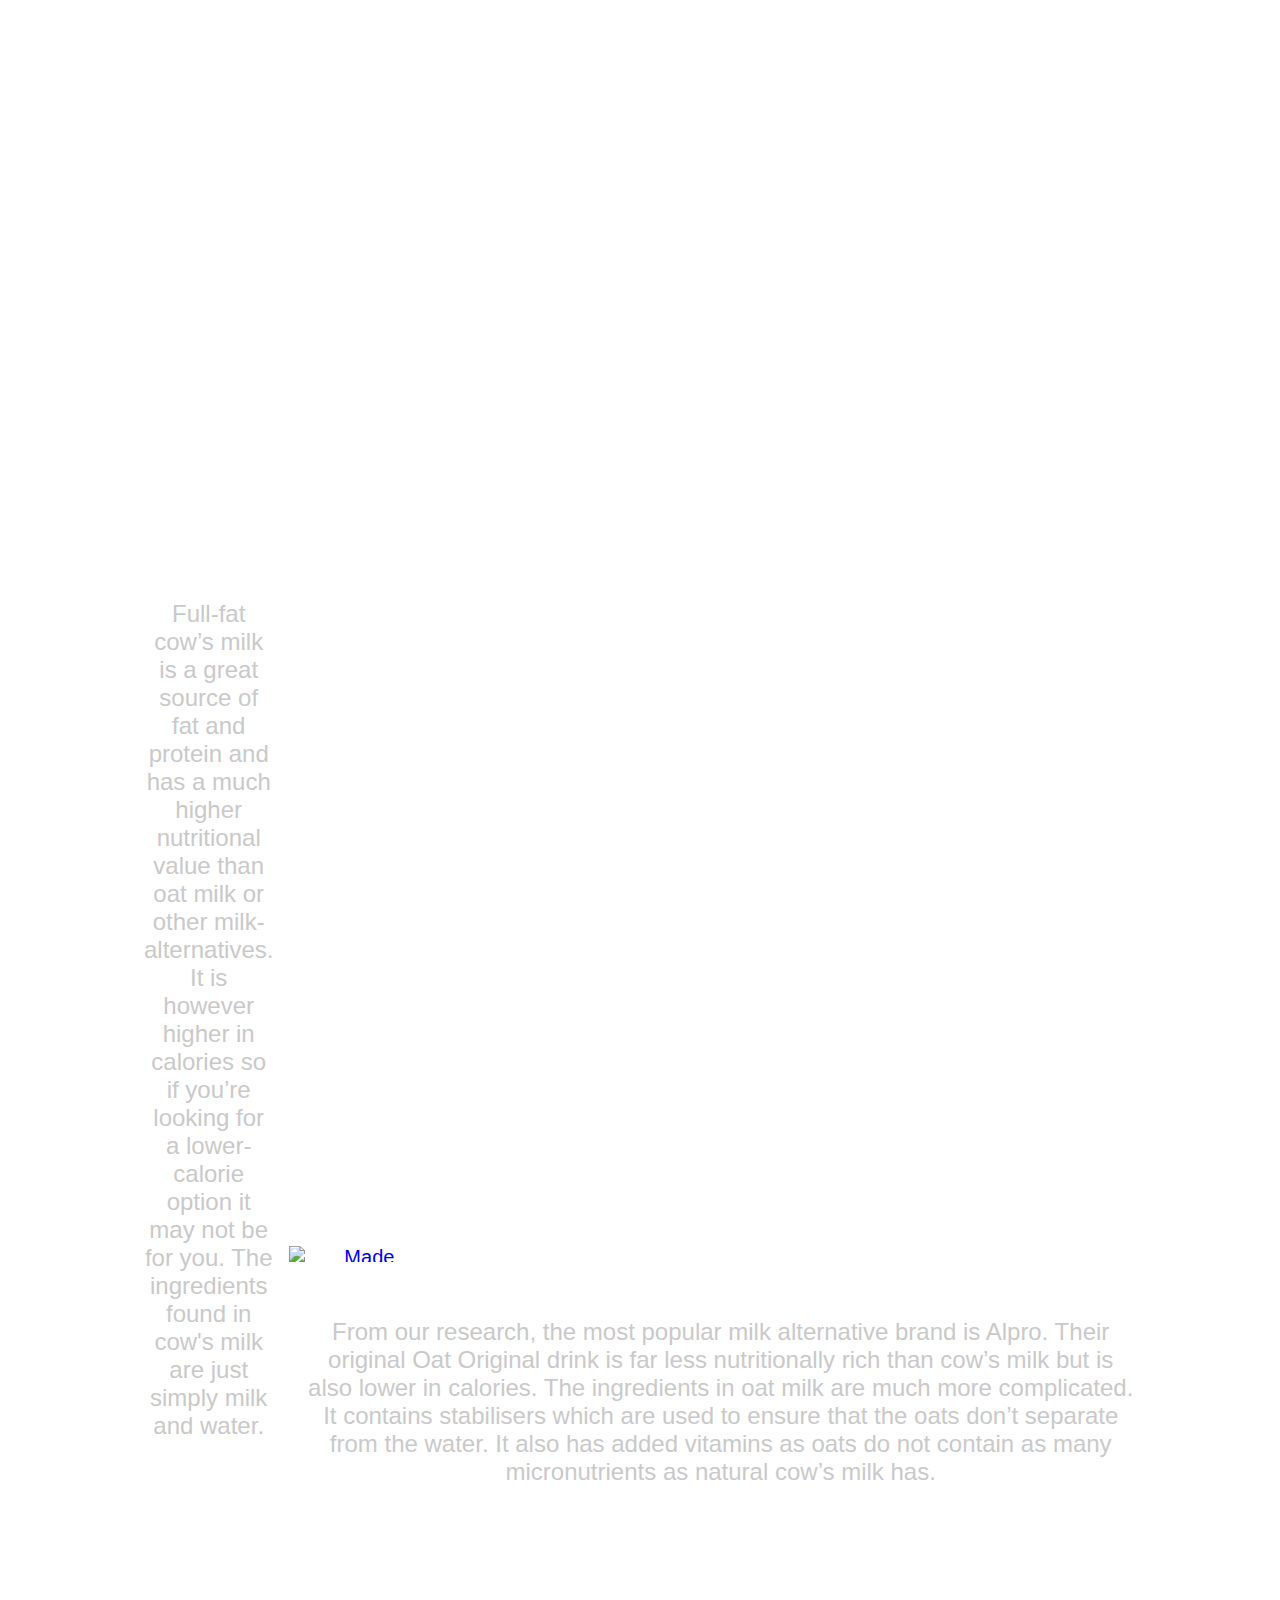
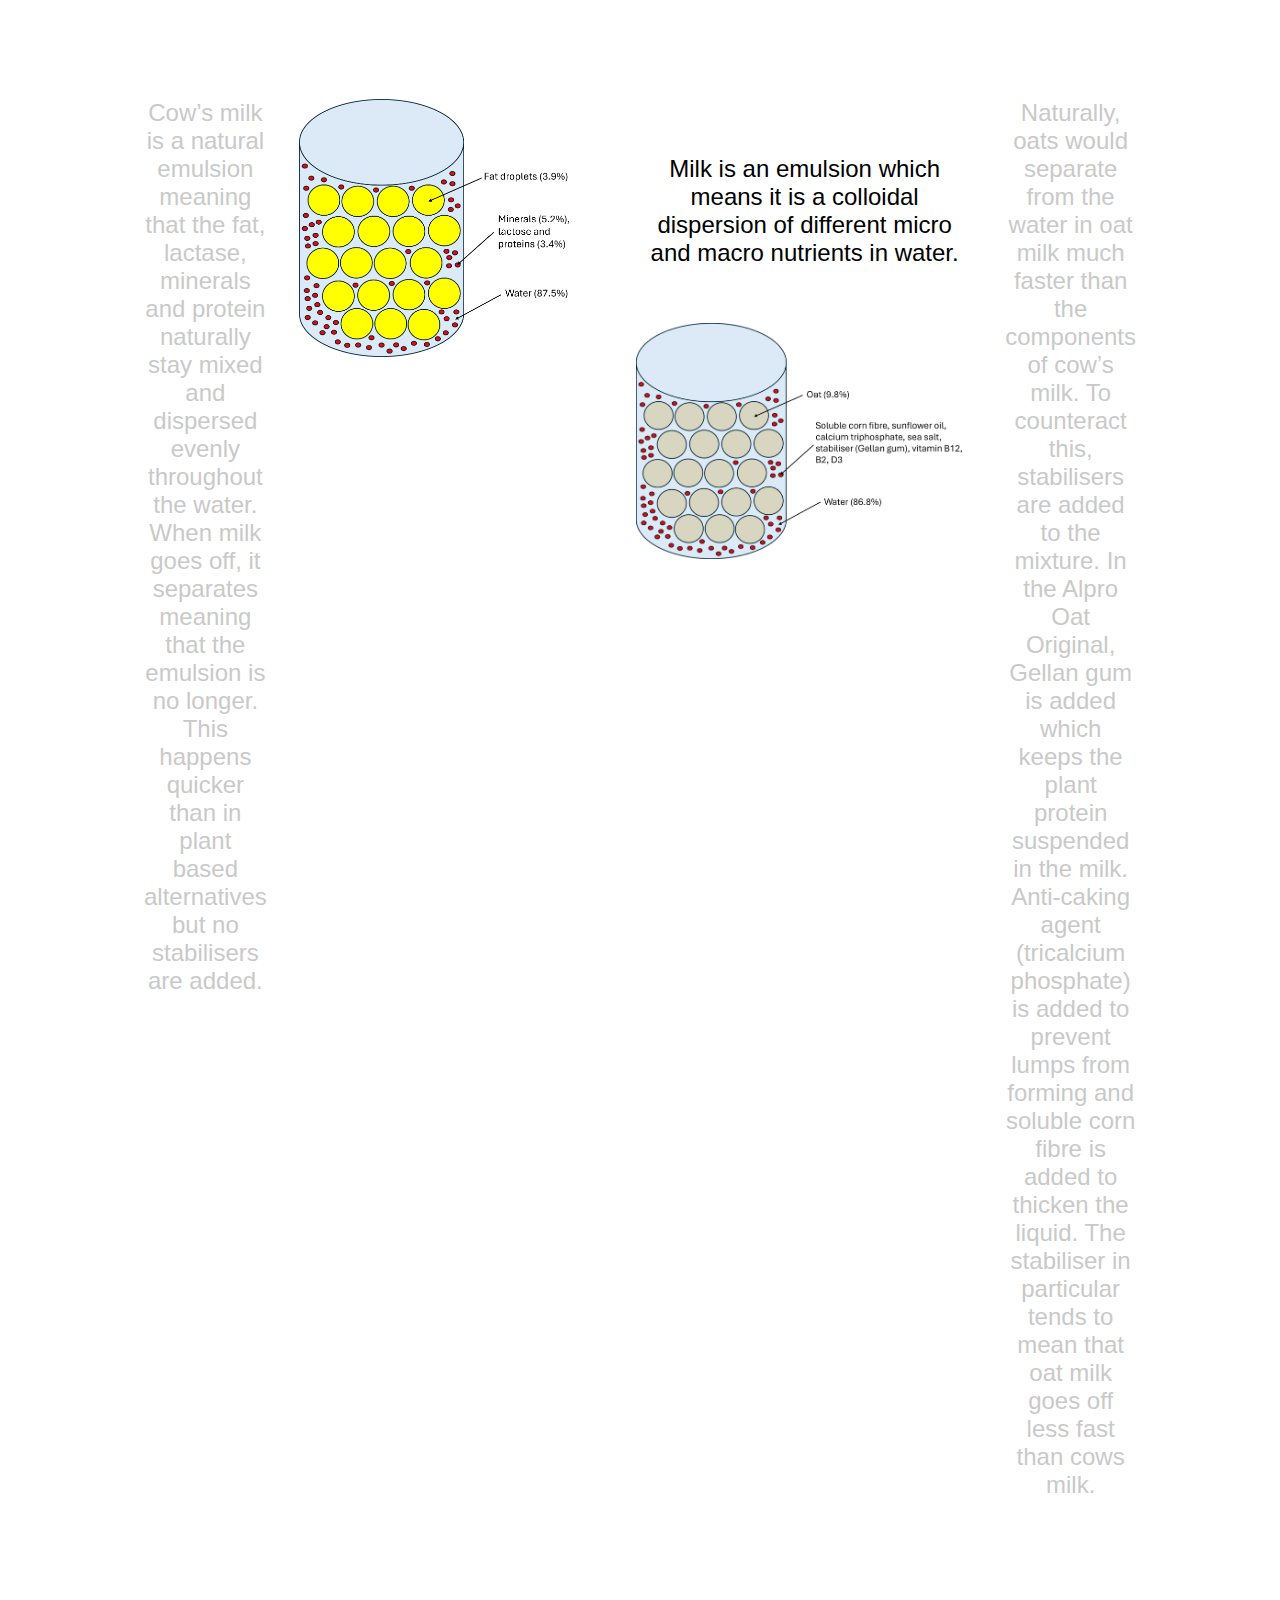
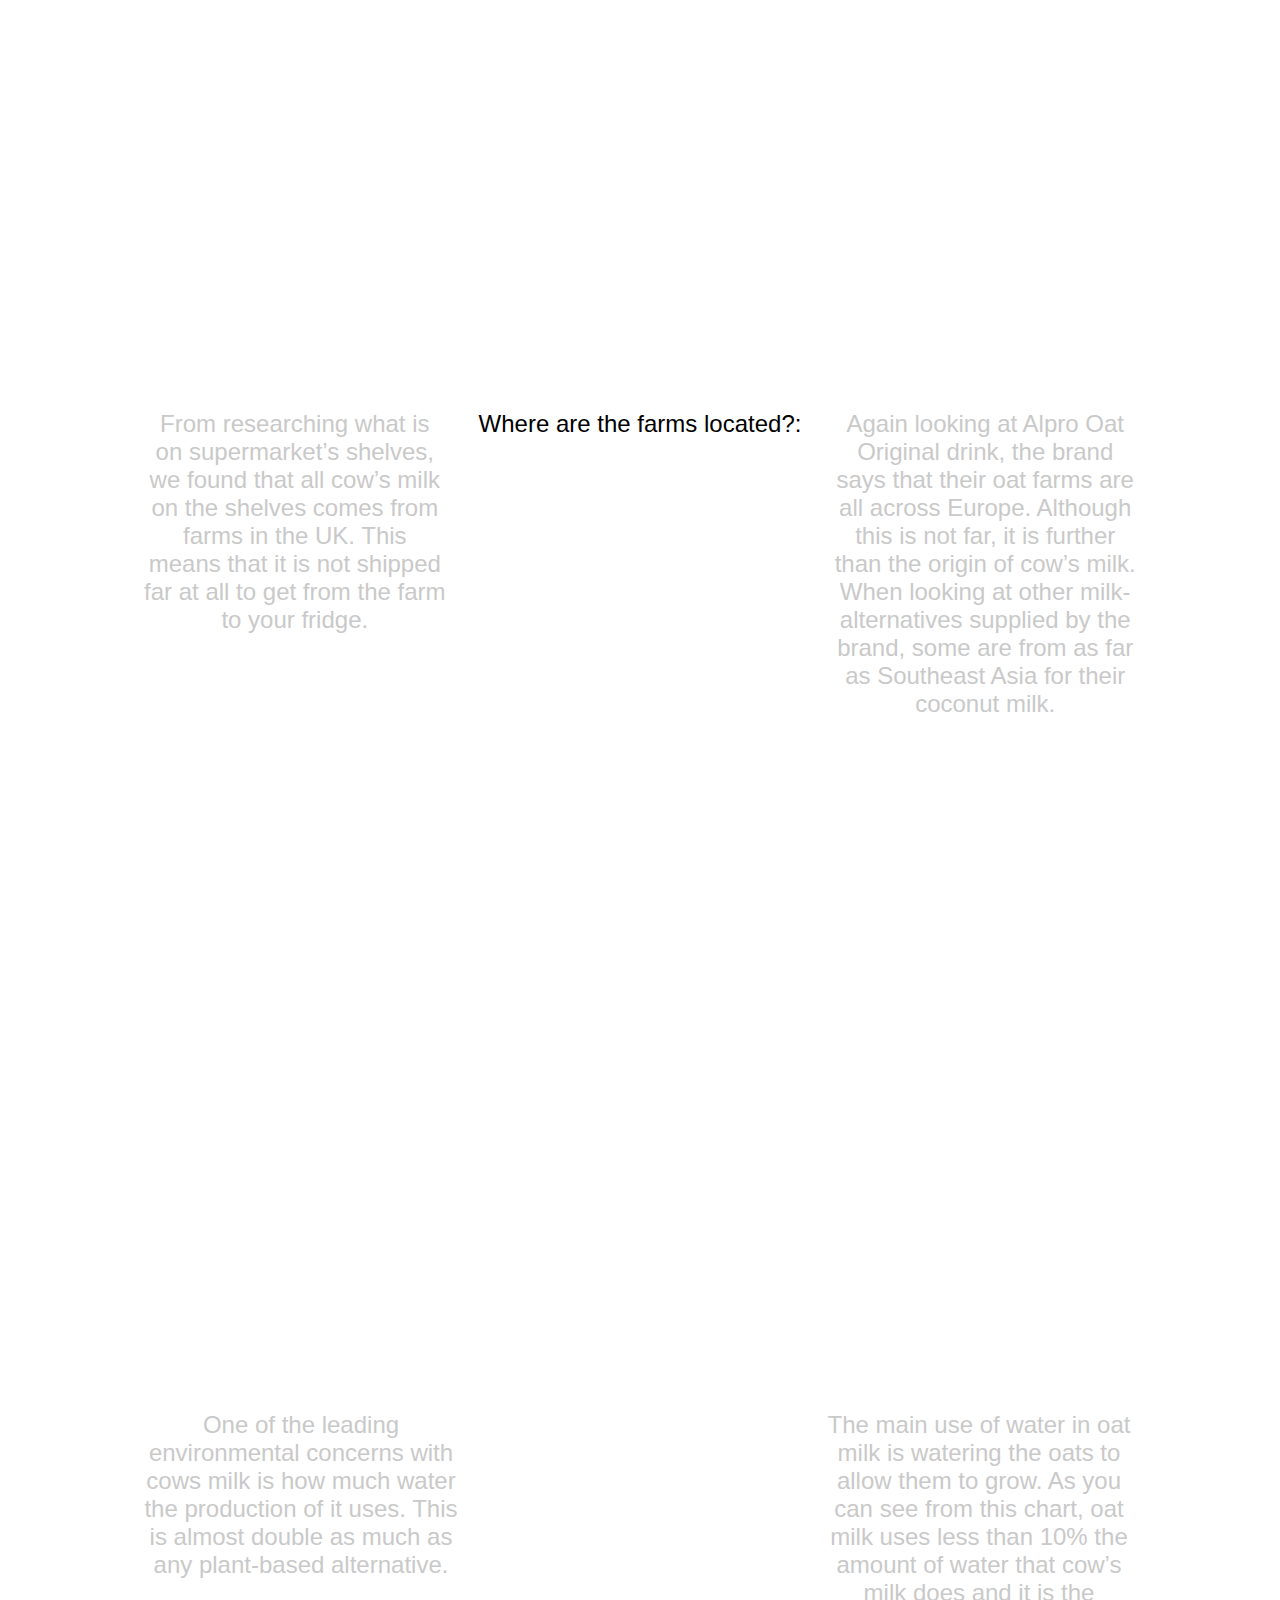
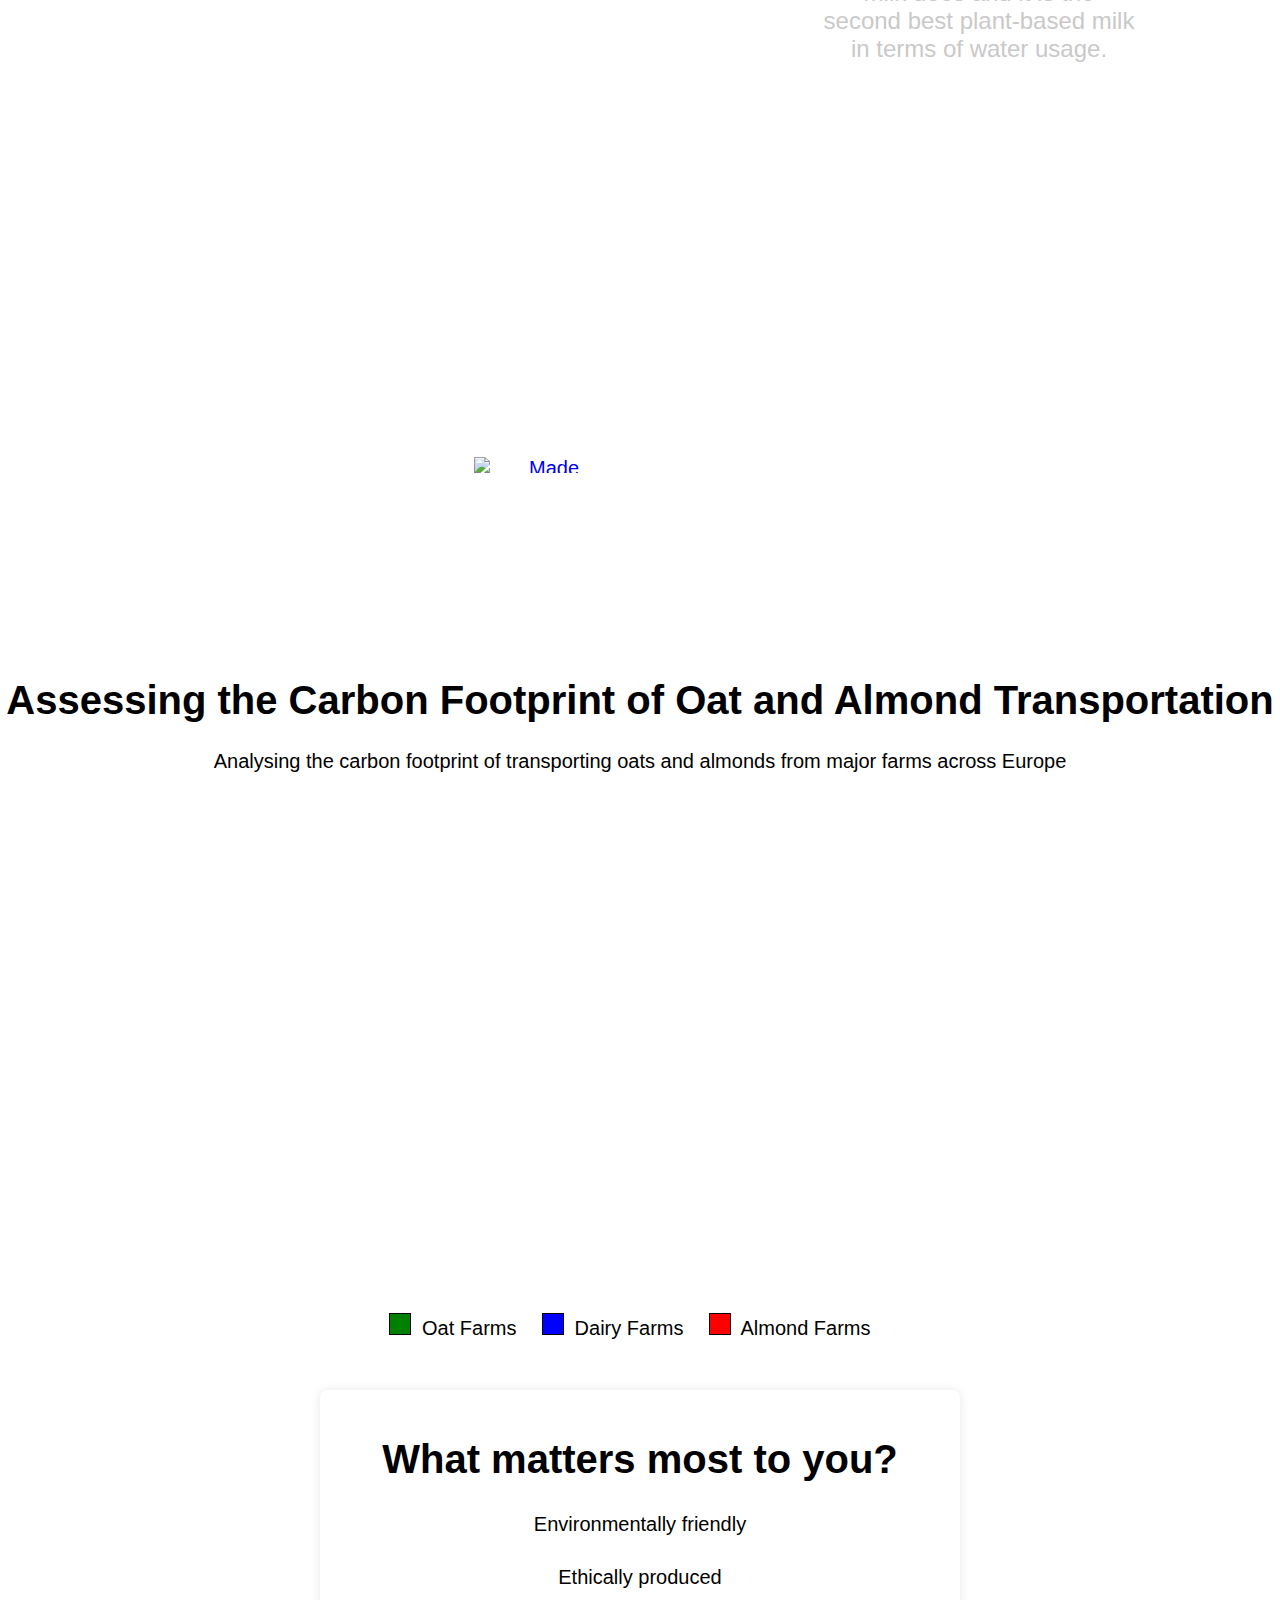
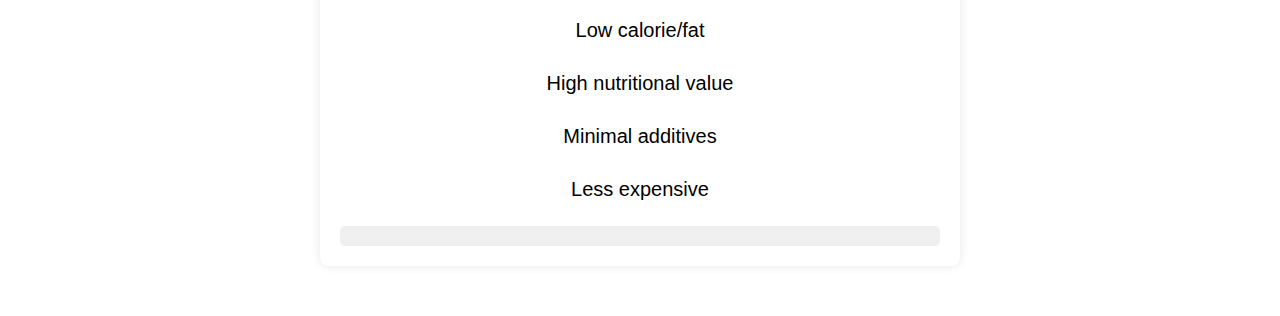
==== commit f9c60f6d: "Update home.html" ====
--- a/docs/home.html
+++ b/docs/home.html
@@ -112,7 +112,7 @@
     </style>
     <meta charset="UTF-8">
     <meta name="viewport" content="width=device-width, initial-scale=1.0">
-    <title>TITLE HERE</title>
+    <title>How well do you know your milk?</title>
     <link rel="stylesheet" href="homestyle.css"/>
     <div class="headerborder">
         <div>   
@@ -239,7 +239,7 @@
                                 </p>
                         </div>
                         <div class="centrecontent">
-                            <amp-iframe sandbox='allow-scripts allow-same-origin allow-forms allow-downloads allow-popups allow-popups-to-escape-sandbox allow-top-navigation-by-user-activation' layout=responsive resizable noloading title='Interactive or visual content' src='https://flo.uri.sh/visualisation/17685760/embed?auto=1' width=400 height=300><amp-img layout=fixed height=64 width=64 src='https://public.flourish.studio/resources/bosh.svg' placeholder style='margin: auto'></amp-img><div overflow style='position: absolute; bottom: 0; width: 100%; text-align: center; background: #eee; font-family: sans-serif;'>Show more</div></amp-iframe><p><a href='https://public.flourish.studio/visualisation/17685760/?utm_source=embed&utm_campaign=visualisation/17685760'><amp-img layout=fixed height=16 width=105 src='https://public.flourish.studio/resources/made_with_flourish.svg' alt='Made with Flourish'></amp-img></a></p>                        </div>
+                            <p><iframe src='https://flo.uri.sh/visualisation/17685760/embed' title='Interactive or visual content' class='flourish-embed-iframe' frameborder='0' scrolling='no' style='width:100%;height:600px;' sandbox='allow-same-origin allow-forms allow-scripts allow-downloads allow-popups allow-popups-to-escape-sandbox allow-top-navigation-by-user-activation'></iframe><div style='width:100%!;margin-top:4px!important;text-align:right!important;'><a class='flourish-credit' href='https://public.flourish.studio/visualisation/17685760/?utm_source=embed&utm_campaign=visualisation/17685760' target='_top' style='text-decoration:none!important'><img alt='Made with Flourish' src='https://public.flourish.studio/resources/made_with_flourish.svg' style='width:105px!important;height:16px!important;border:none!important;margin:0!important;'> </a></div></p>
                         <div class ='text2'>
                             <p>From our research, the most popular milk alternative brand is Alpro. Their original Oat Original drink is far less nutritionally rich than cow’s milk but is also lower in calories. 
                                 The ingredients in oat milk are much more complicated. It contains stabilisers which are used to ensure that the oats don’t separate from the water. It also has added vitamins as oats do not contain as many micronutrients as natural cow’s milk has. 
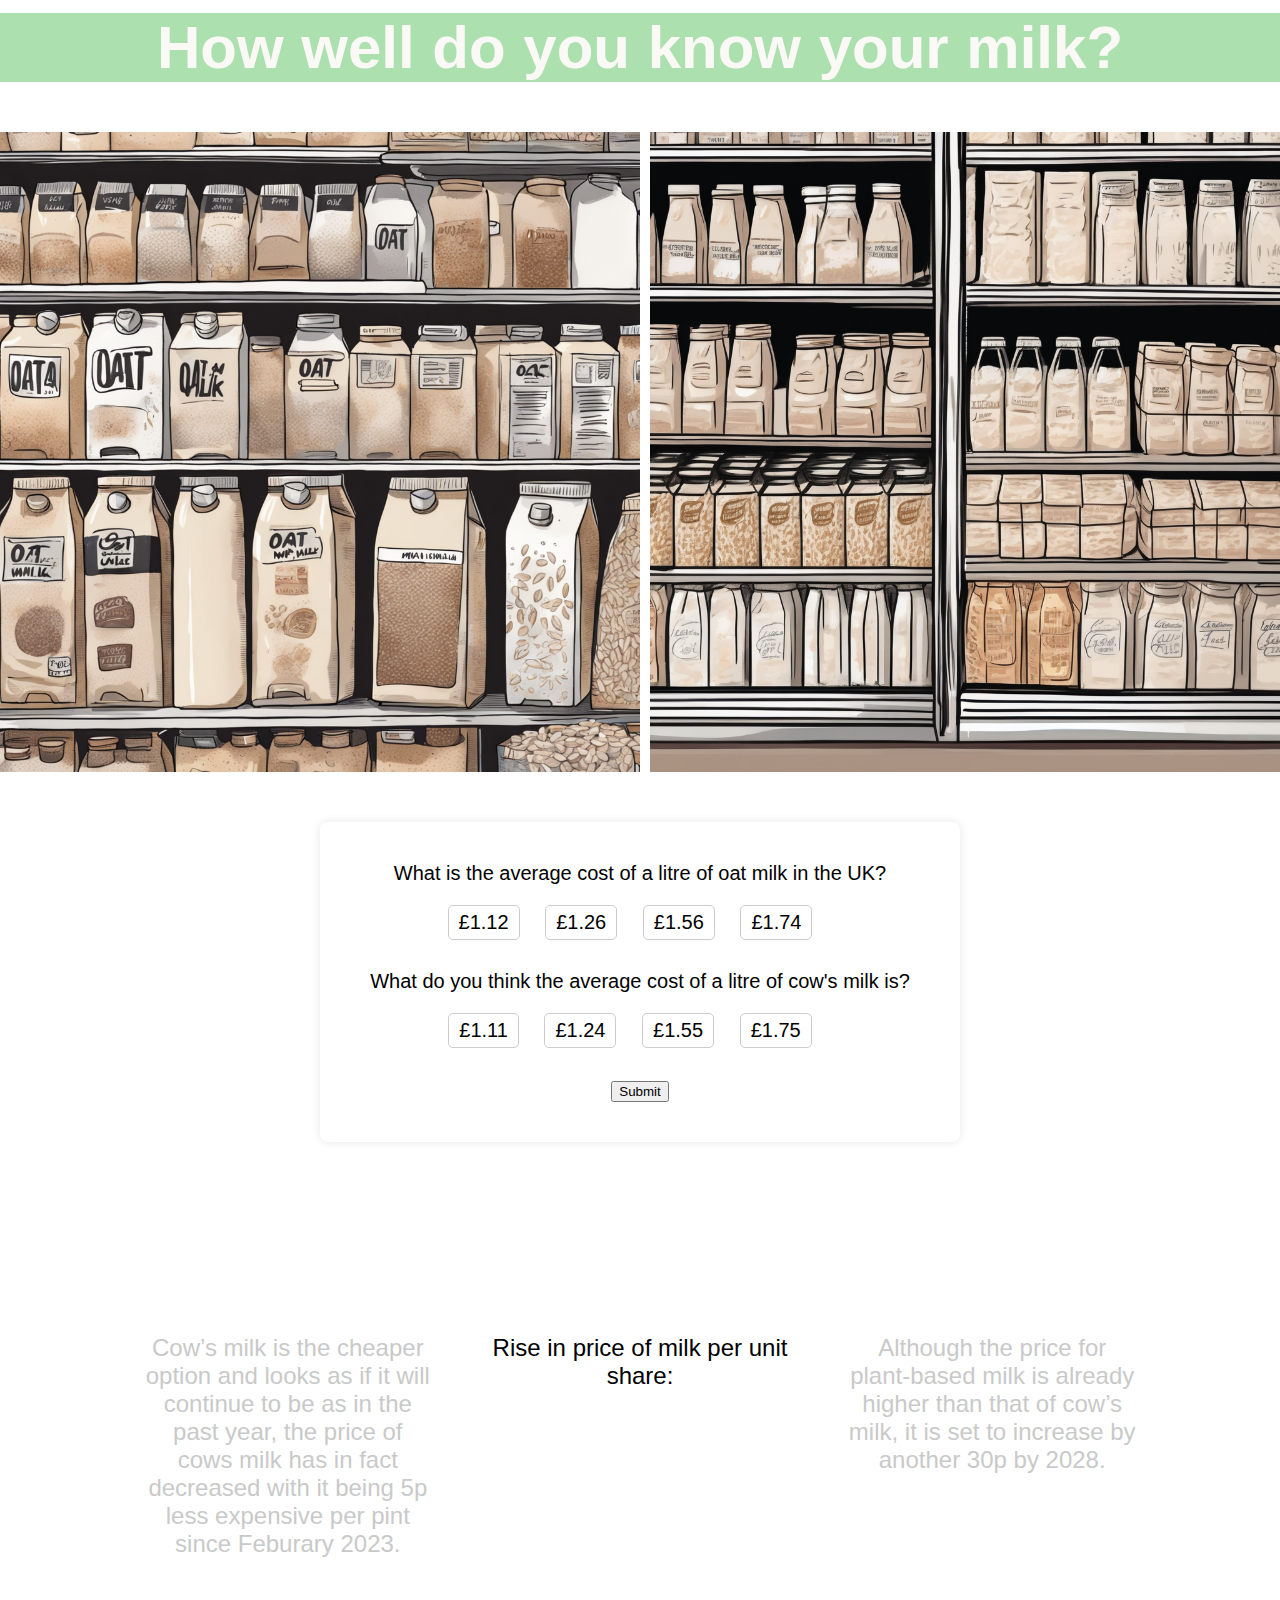
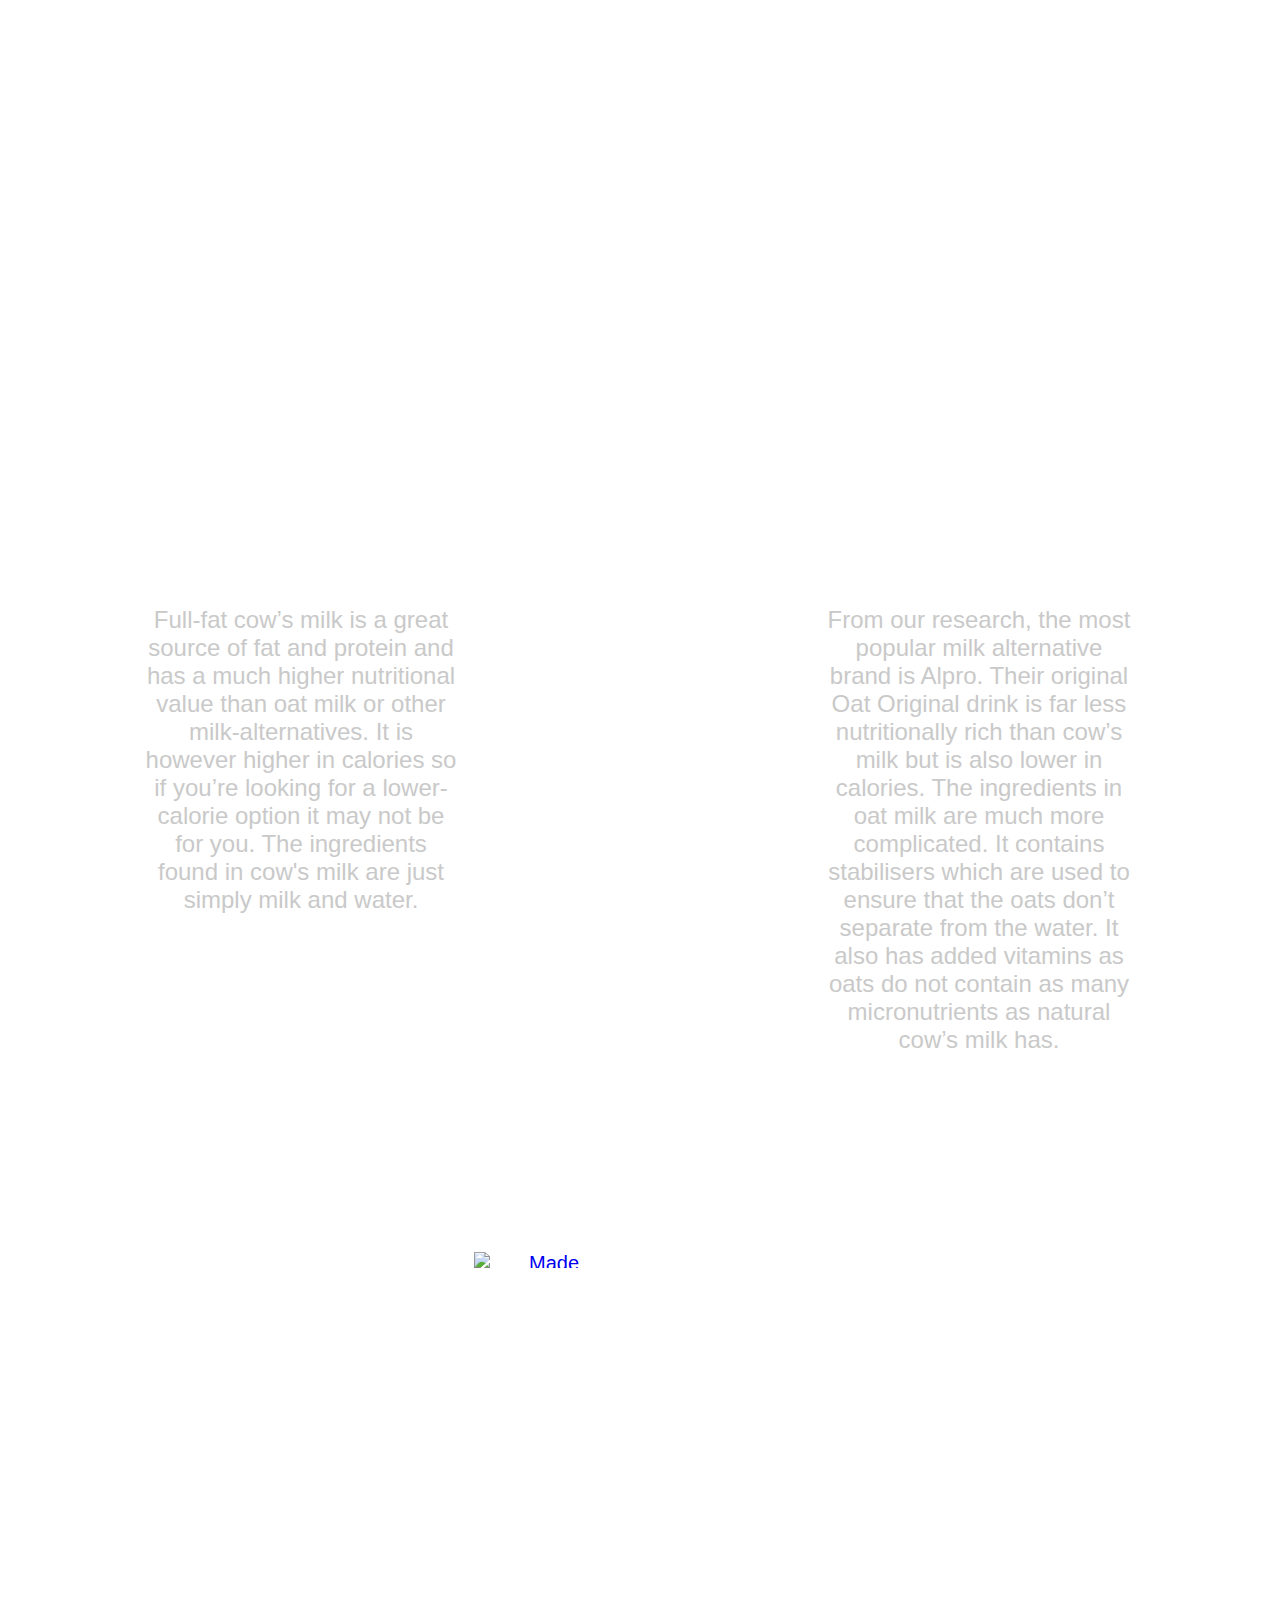
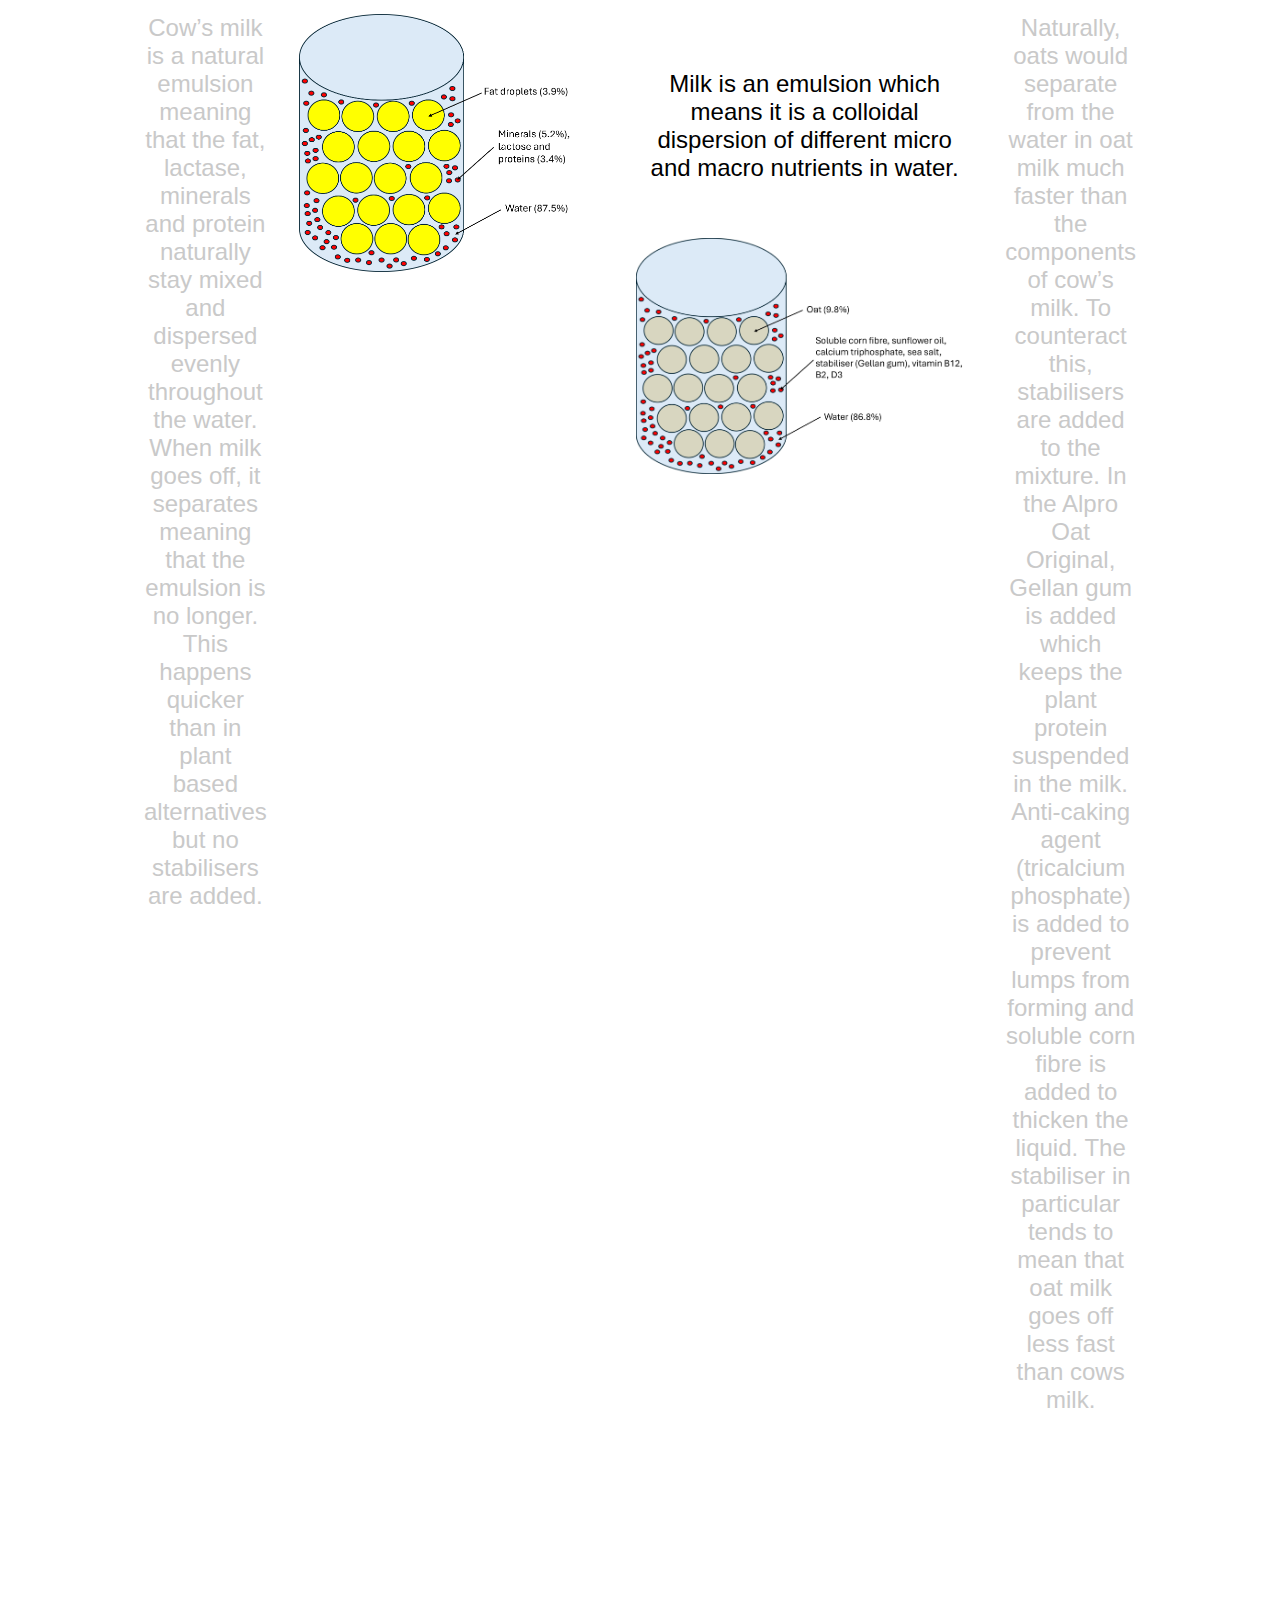
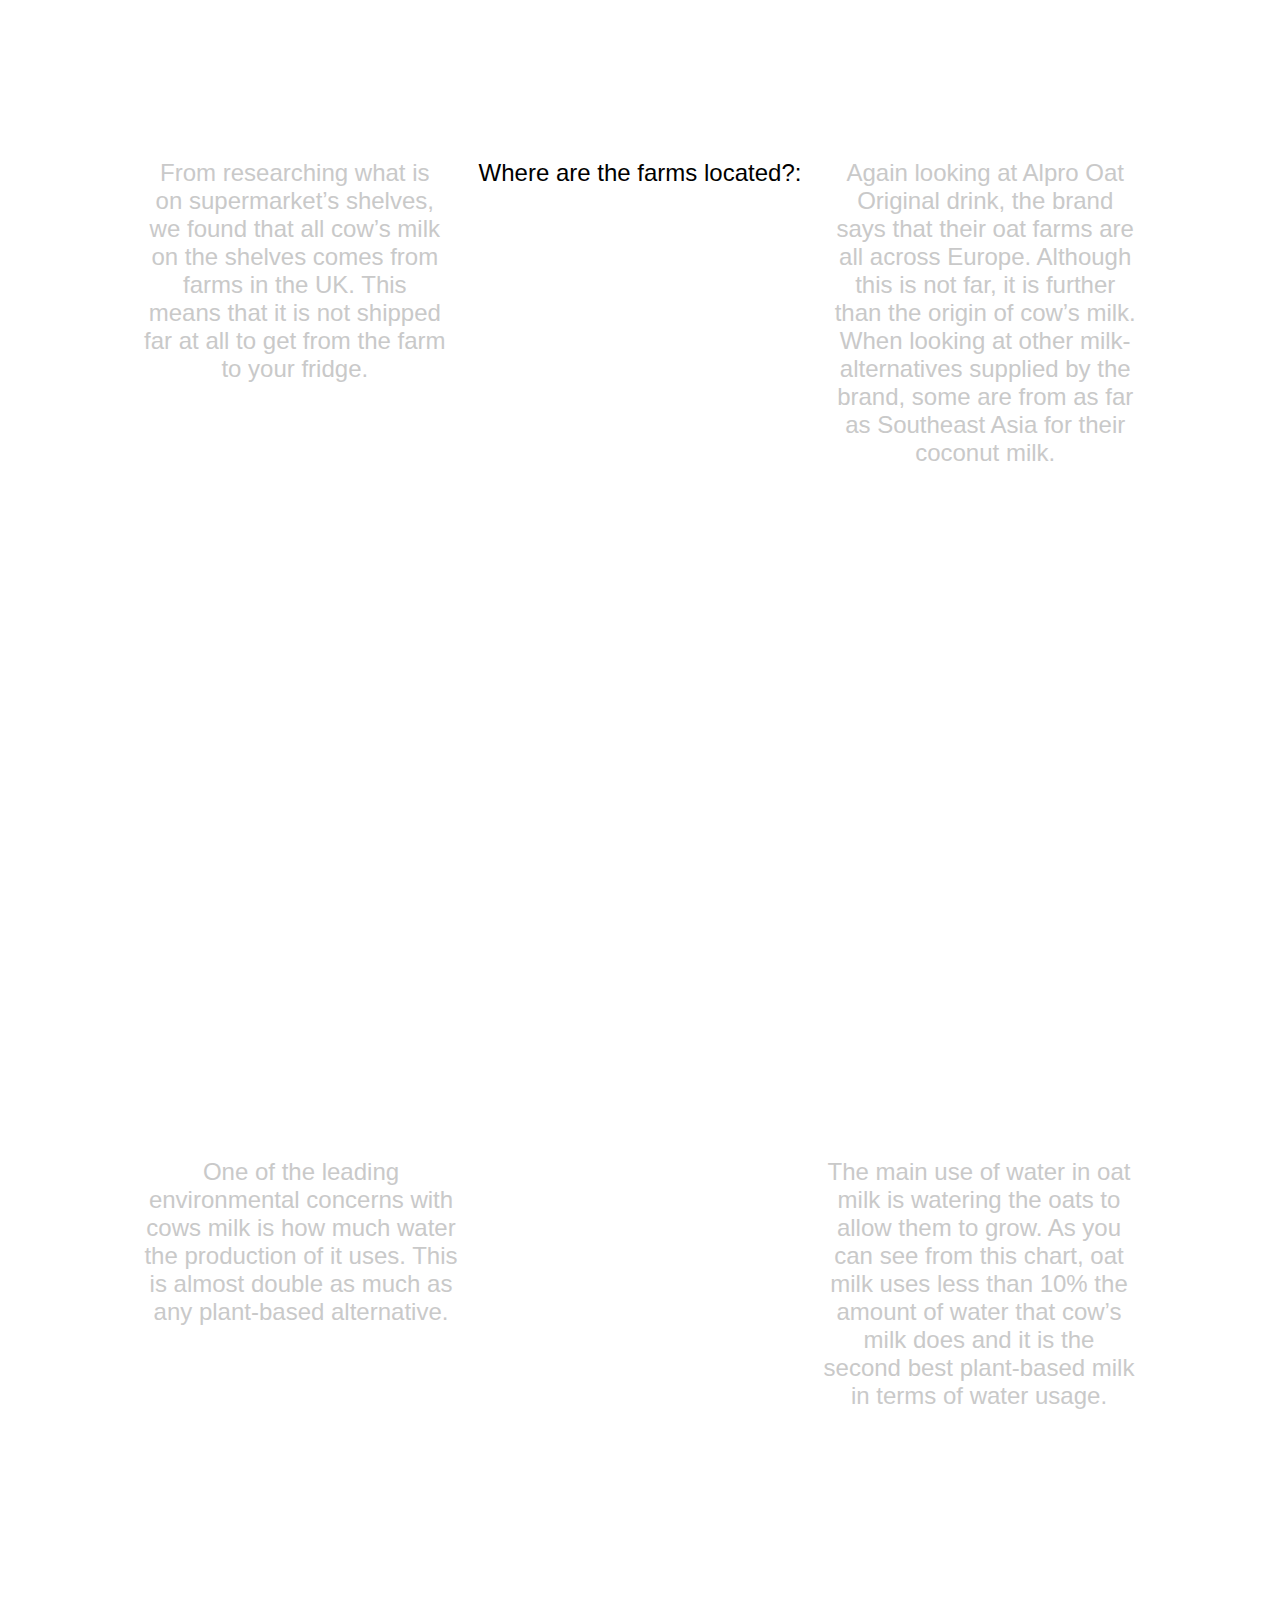
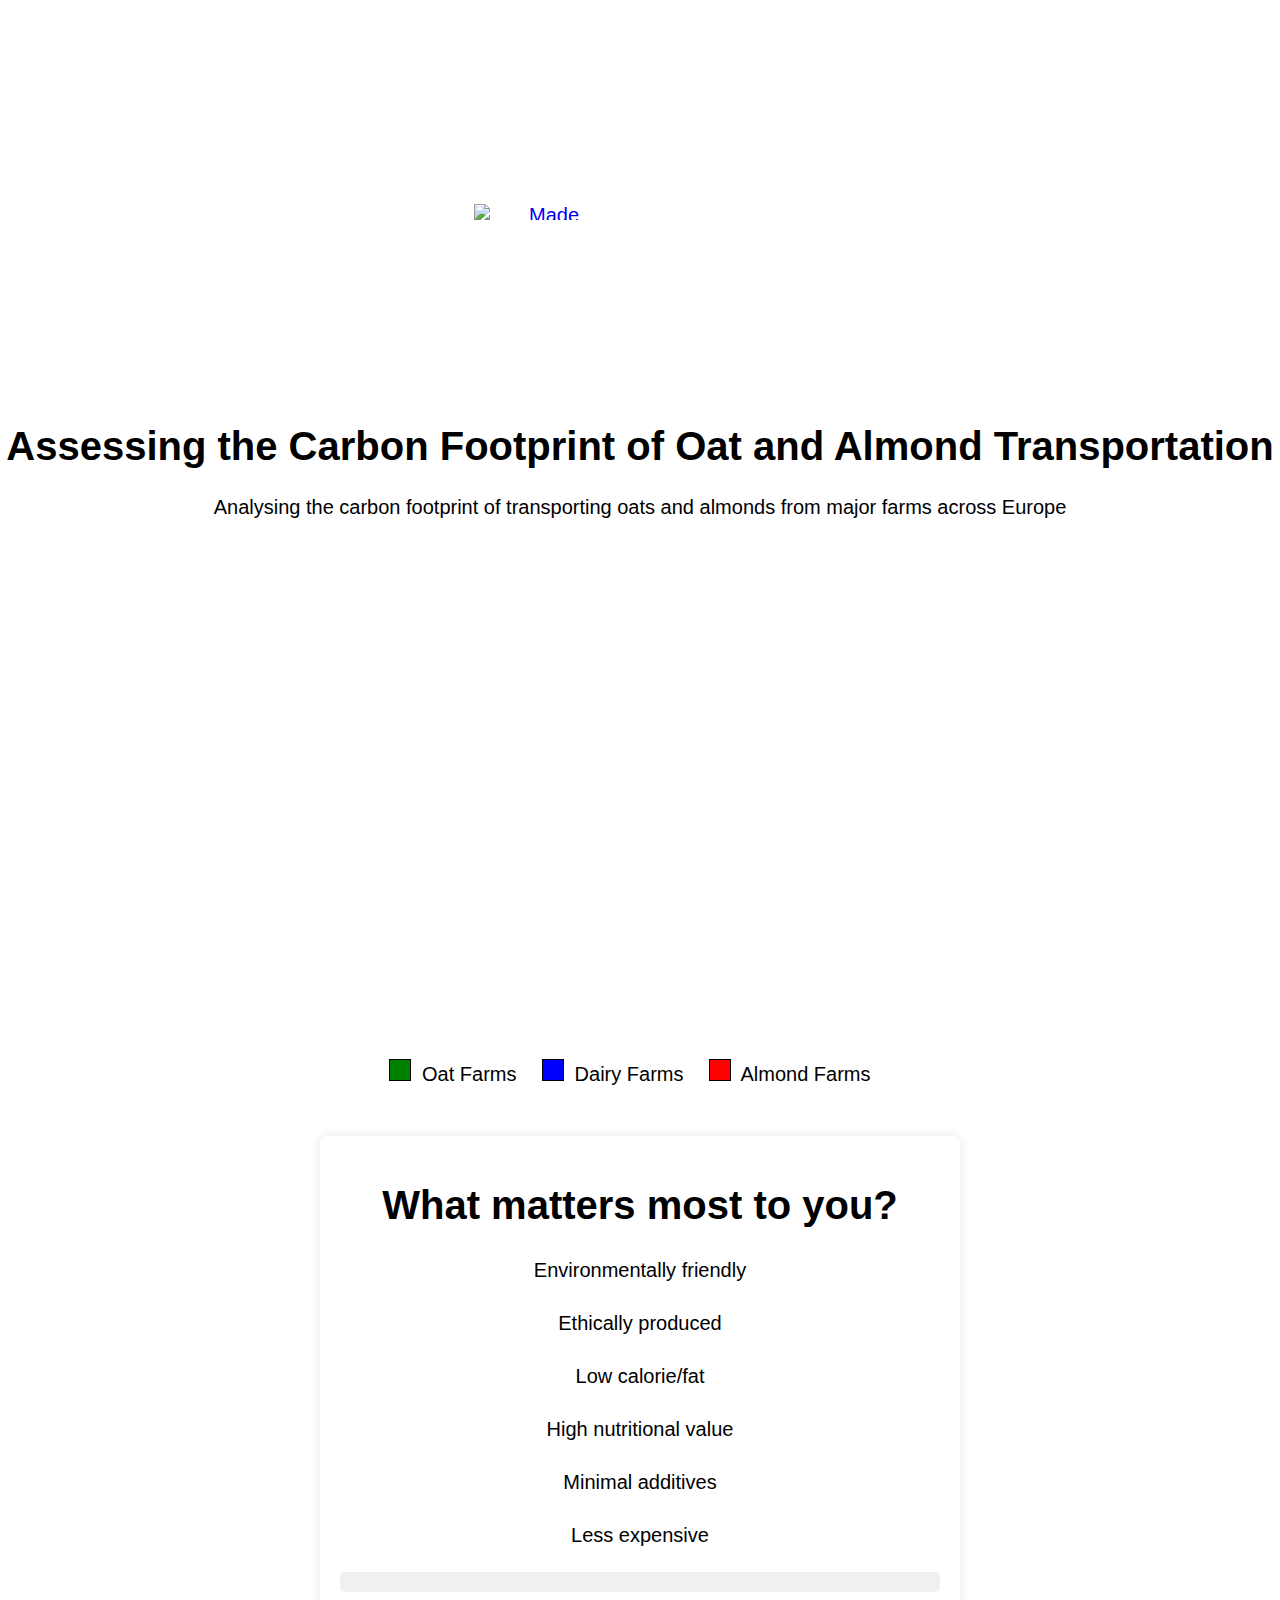
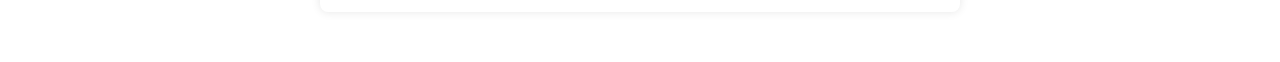
==== commit 3ca26d1c: "Update home.html" ====
--- a/docs/home.html
+++ b/docs/home.html
@@ -240,6 +240,7 @@
                         </div>
                         <div class="centrecontent">
                             <p><iframe src='https://flo.uri.sh/visualisation/17685760/embed' title='Interactive or visual content' class='flourish-embed-iframe' frameborder='0' scrolling='no' style='width:100%;height:600px;' sandbox='allow-same-origin allow-forms allow-scripts allow-downloads allow-popups allow-popups-to-escape-sandbox allow-top-navigation-by-user-activation'></iframe><div style='width:100%!;margin-top:4px!important;text-align:right!important;'><a class='flourish-credit' href='https://public.flourish.studio/visualisation/17685760/?utm_source=embed&utm_campaign=visualisation/17685760' target='_top' style='text-decoration:none!important'><img alt='Made with Flourish' src='https://public.flourish.studio/resources/made_with_flourish.svg' style='width:105px!important;height:16px!important;border:none!important;margin:0!important;'> </a></div></p>
+                        </div>
                         <div class ='text2'>
                             <p>From our research, the most popular milk alternative brand is Alpro. Their original Oat Original drink is far less nutritionally rich than cow’s milk but is also lower in calories. 
                                 The ingredients in oat milk are much more complicated. It contains stabilisers which are used to ensure that the oats don’t separate from the water. It also has added vitamins as oats do not contain as many micronutrients as natural cow’s milk has. 
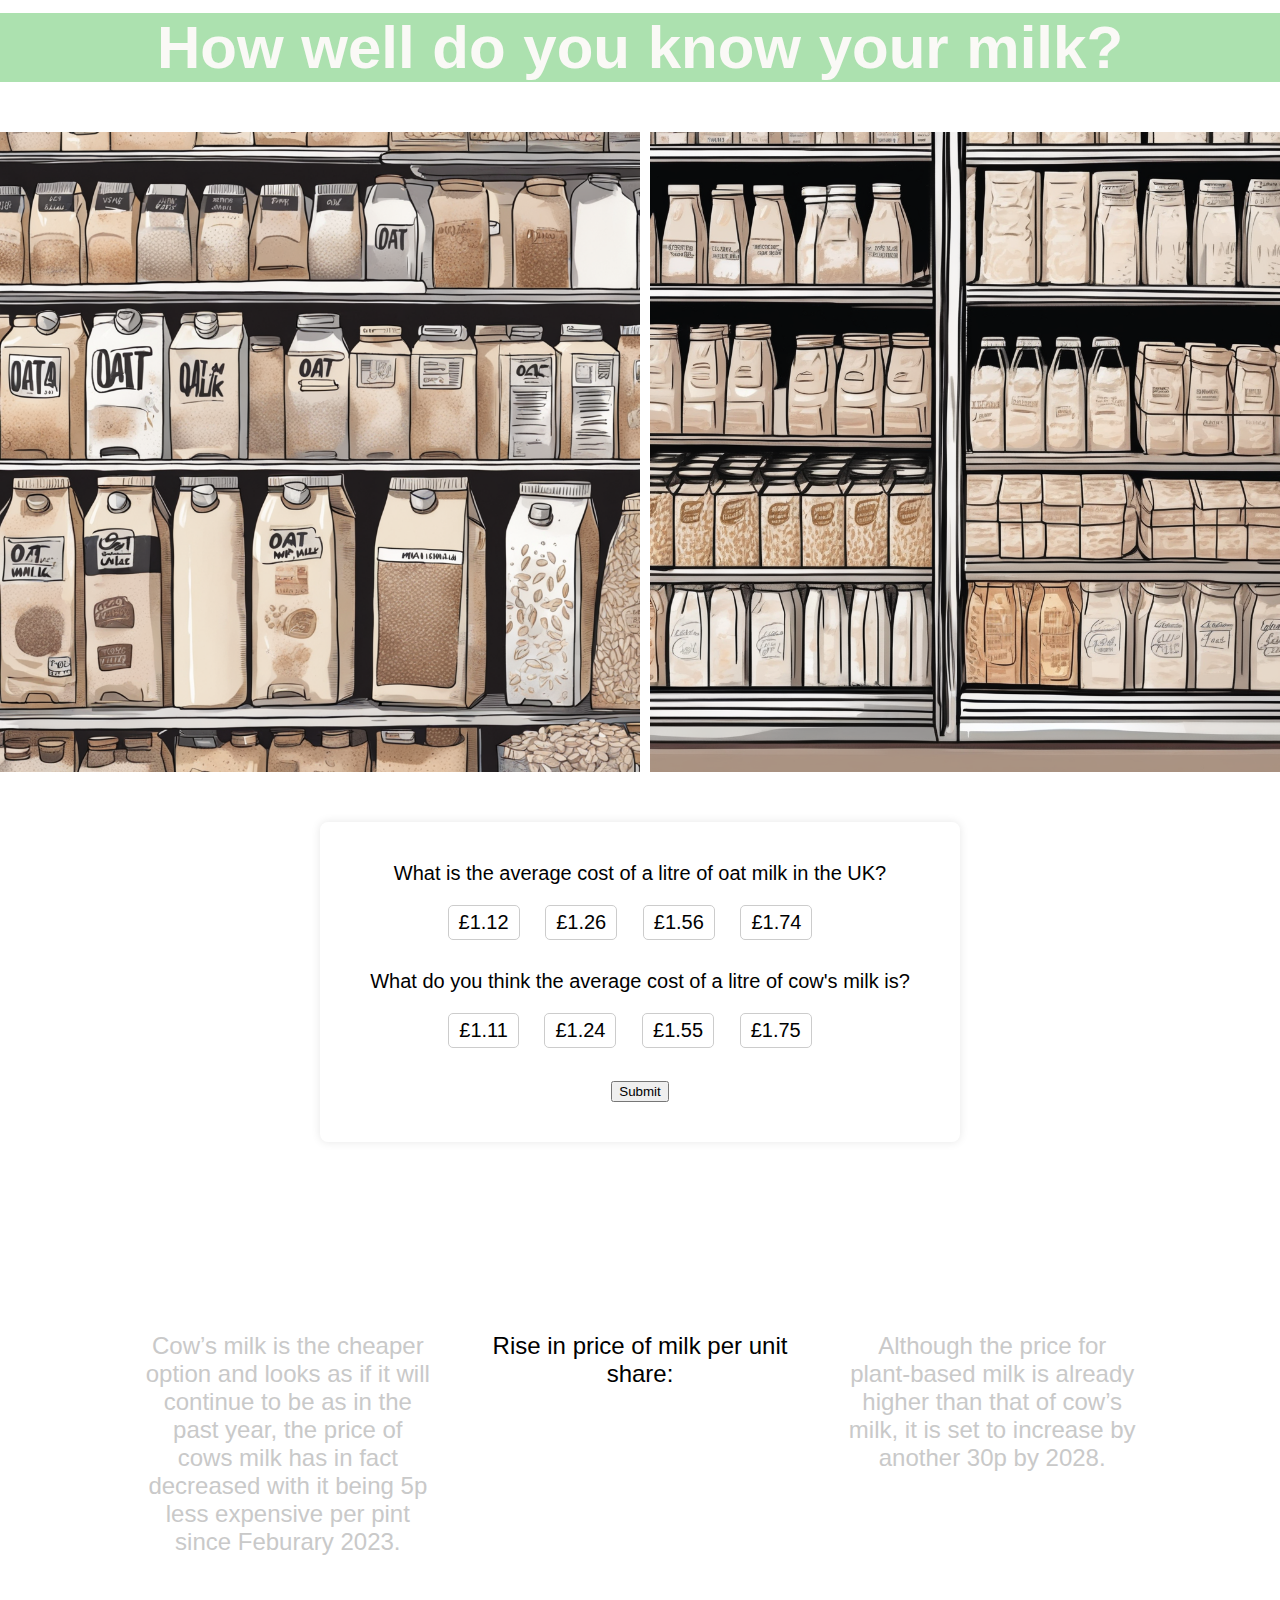
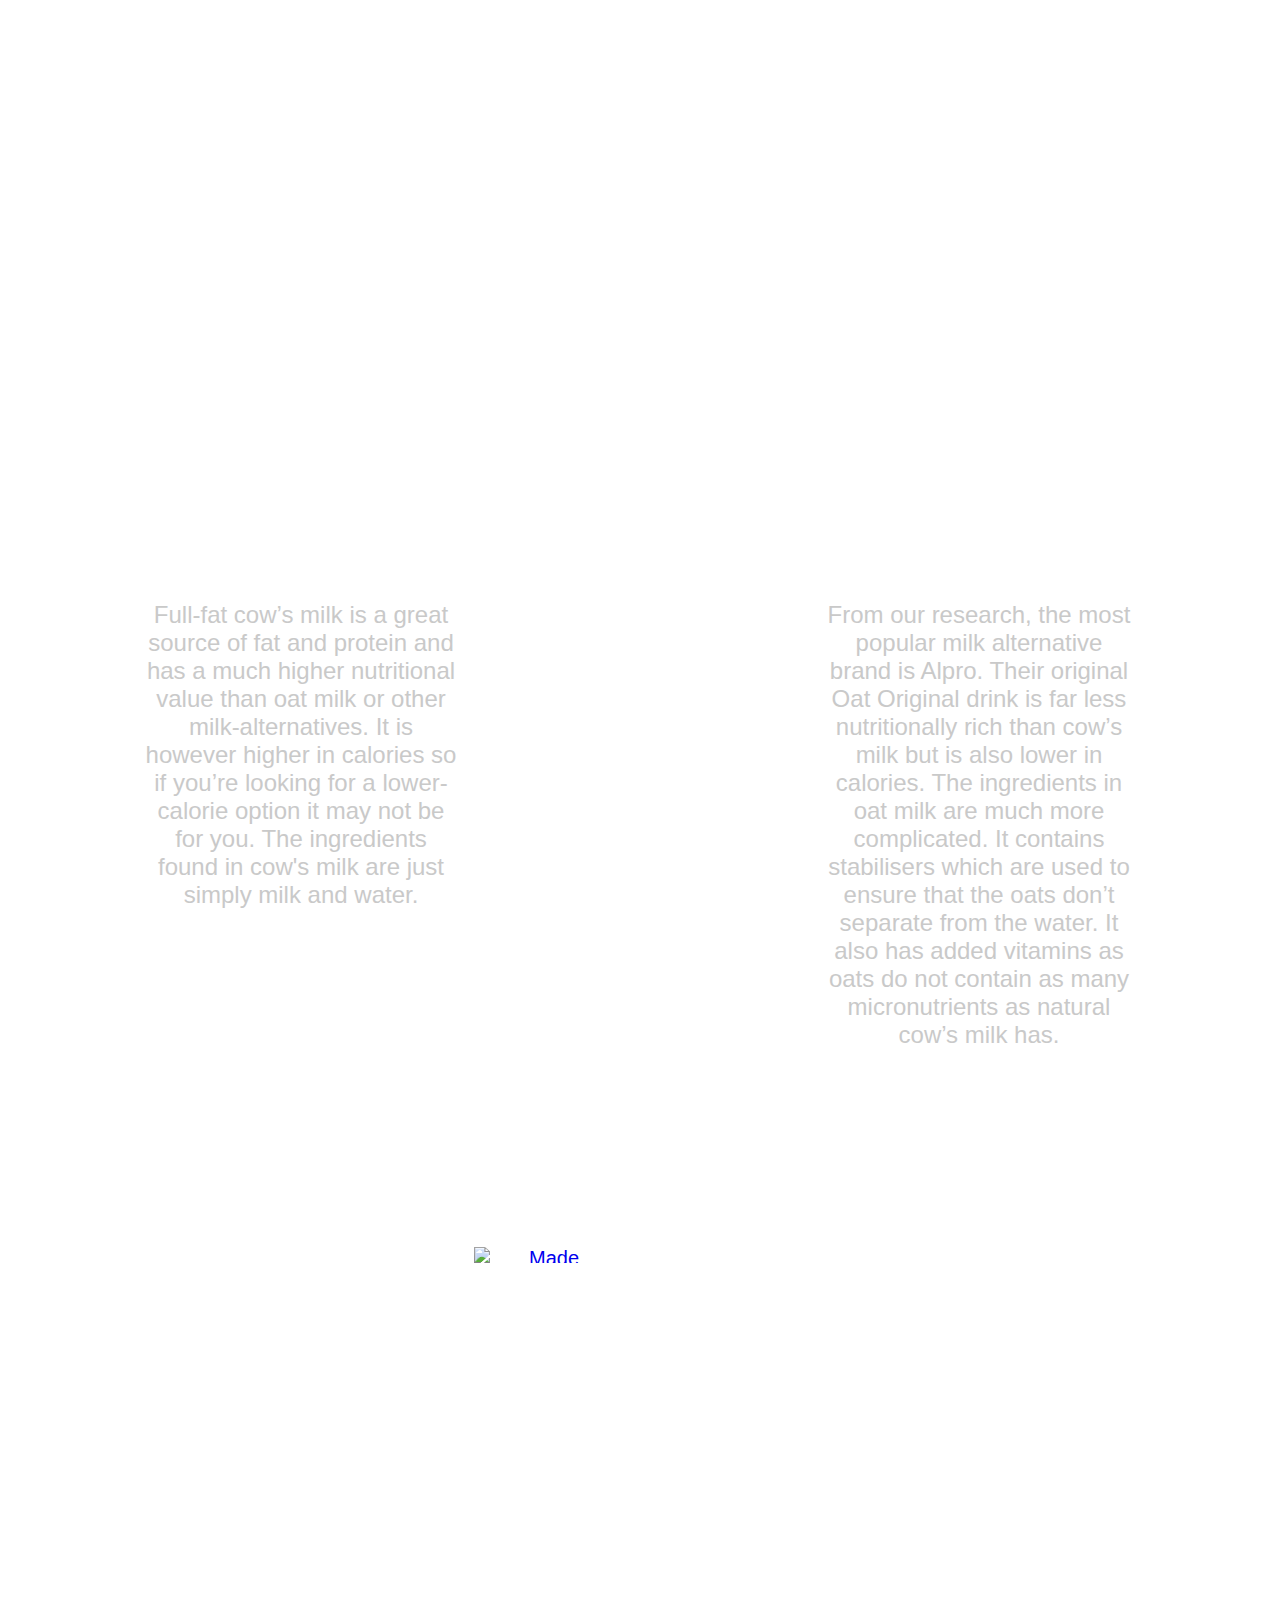
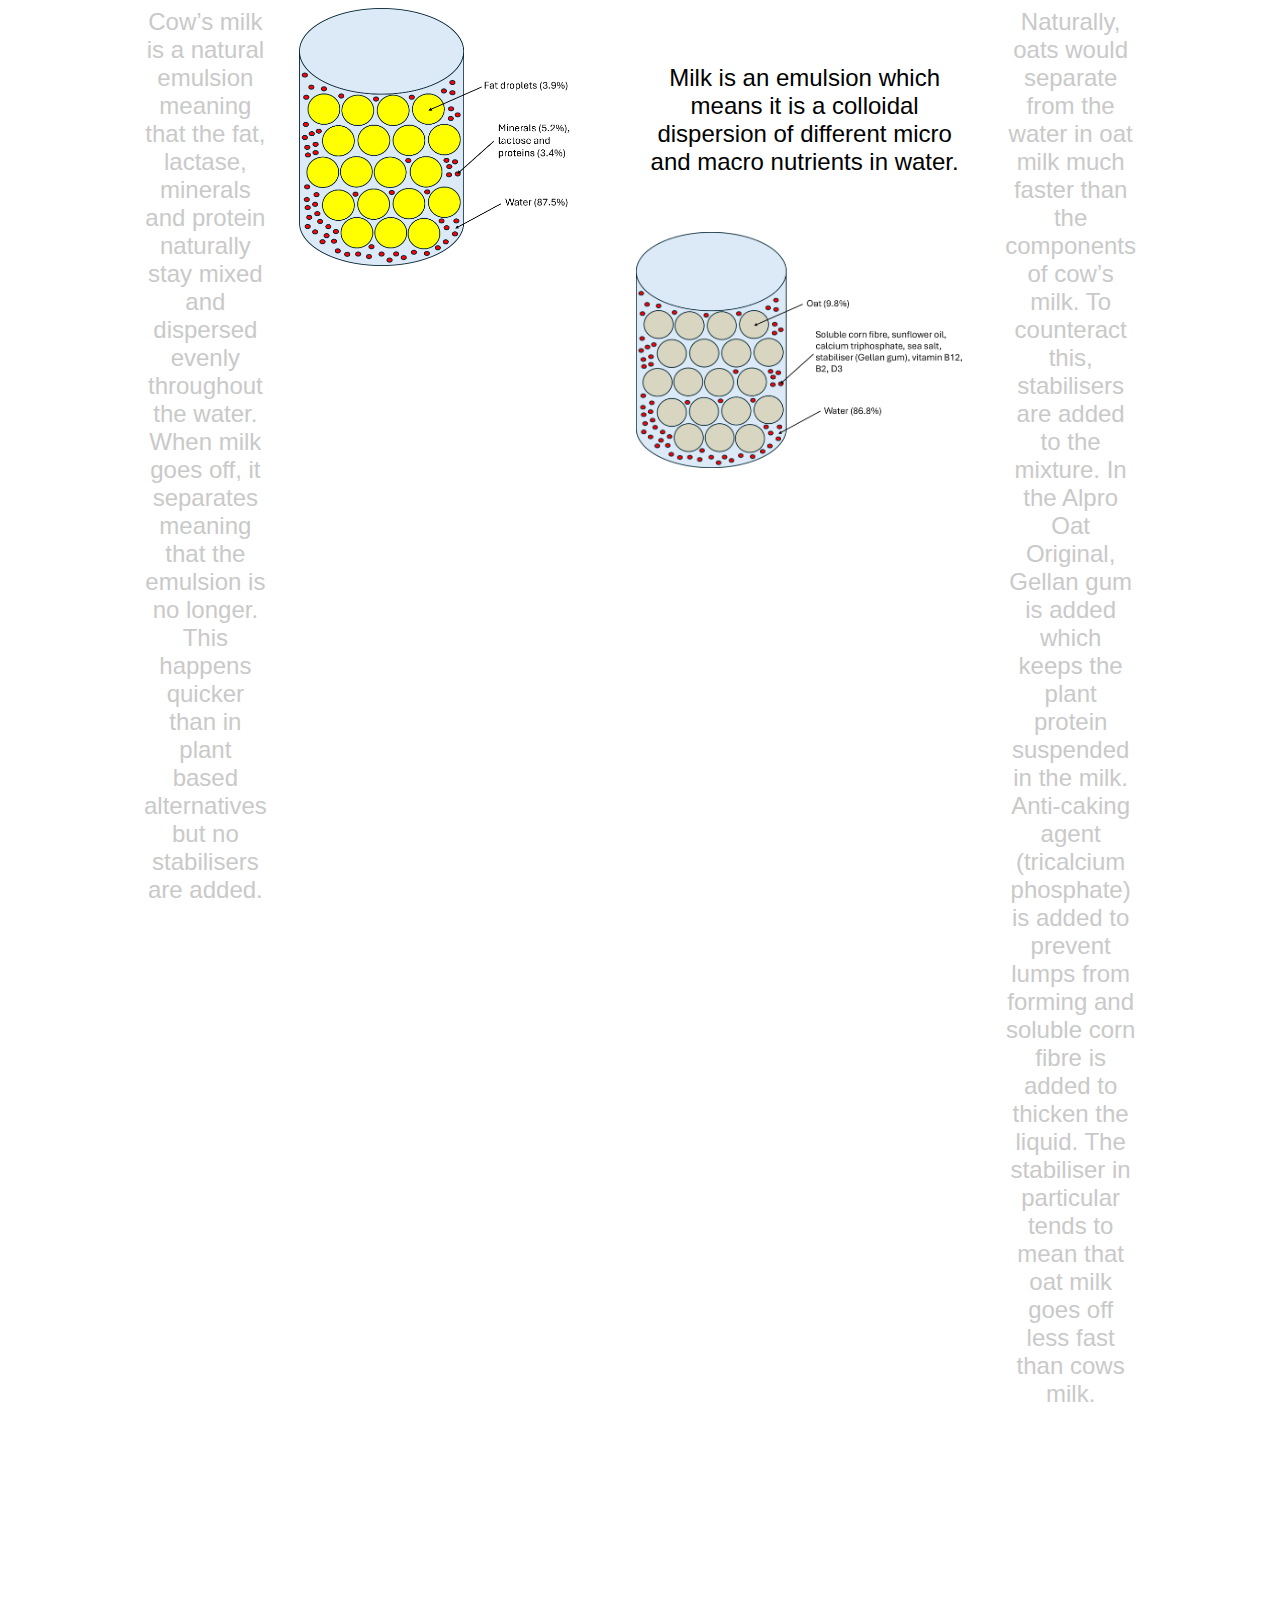
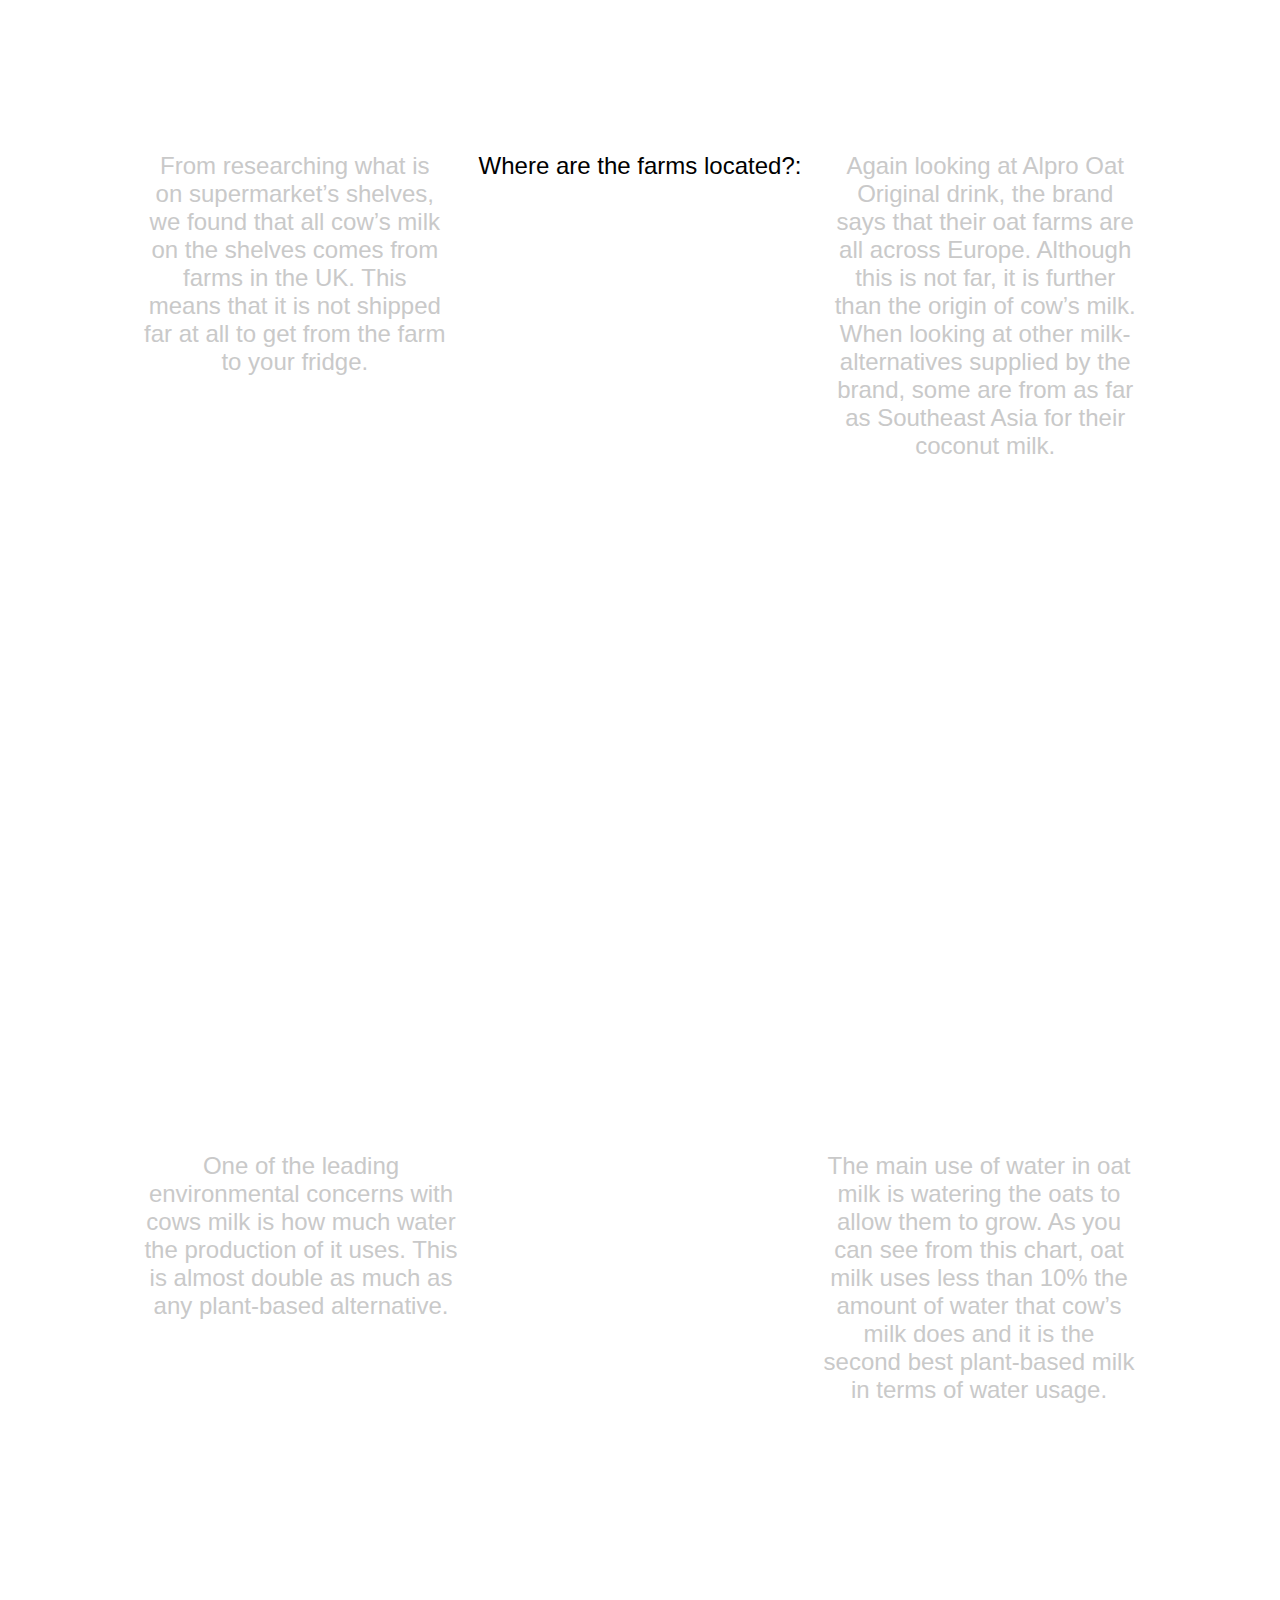
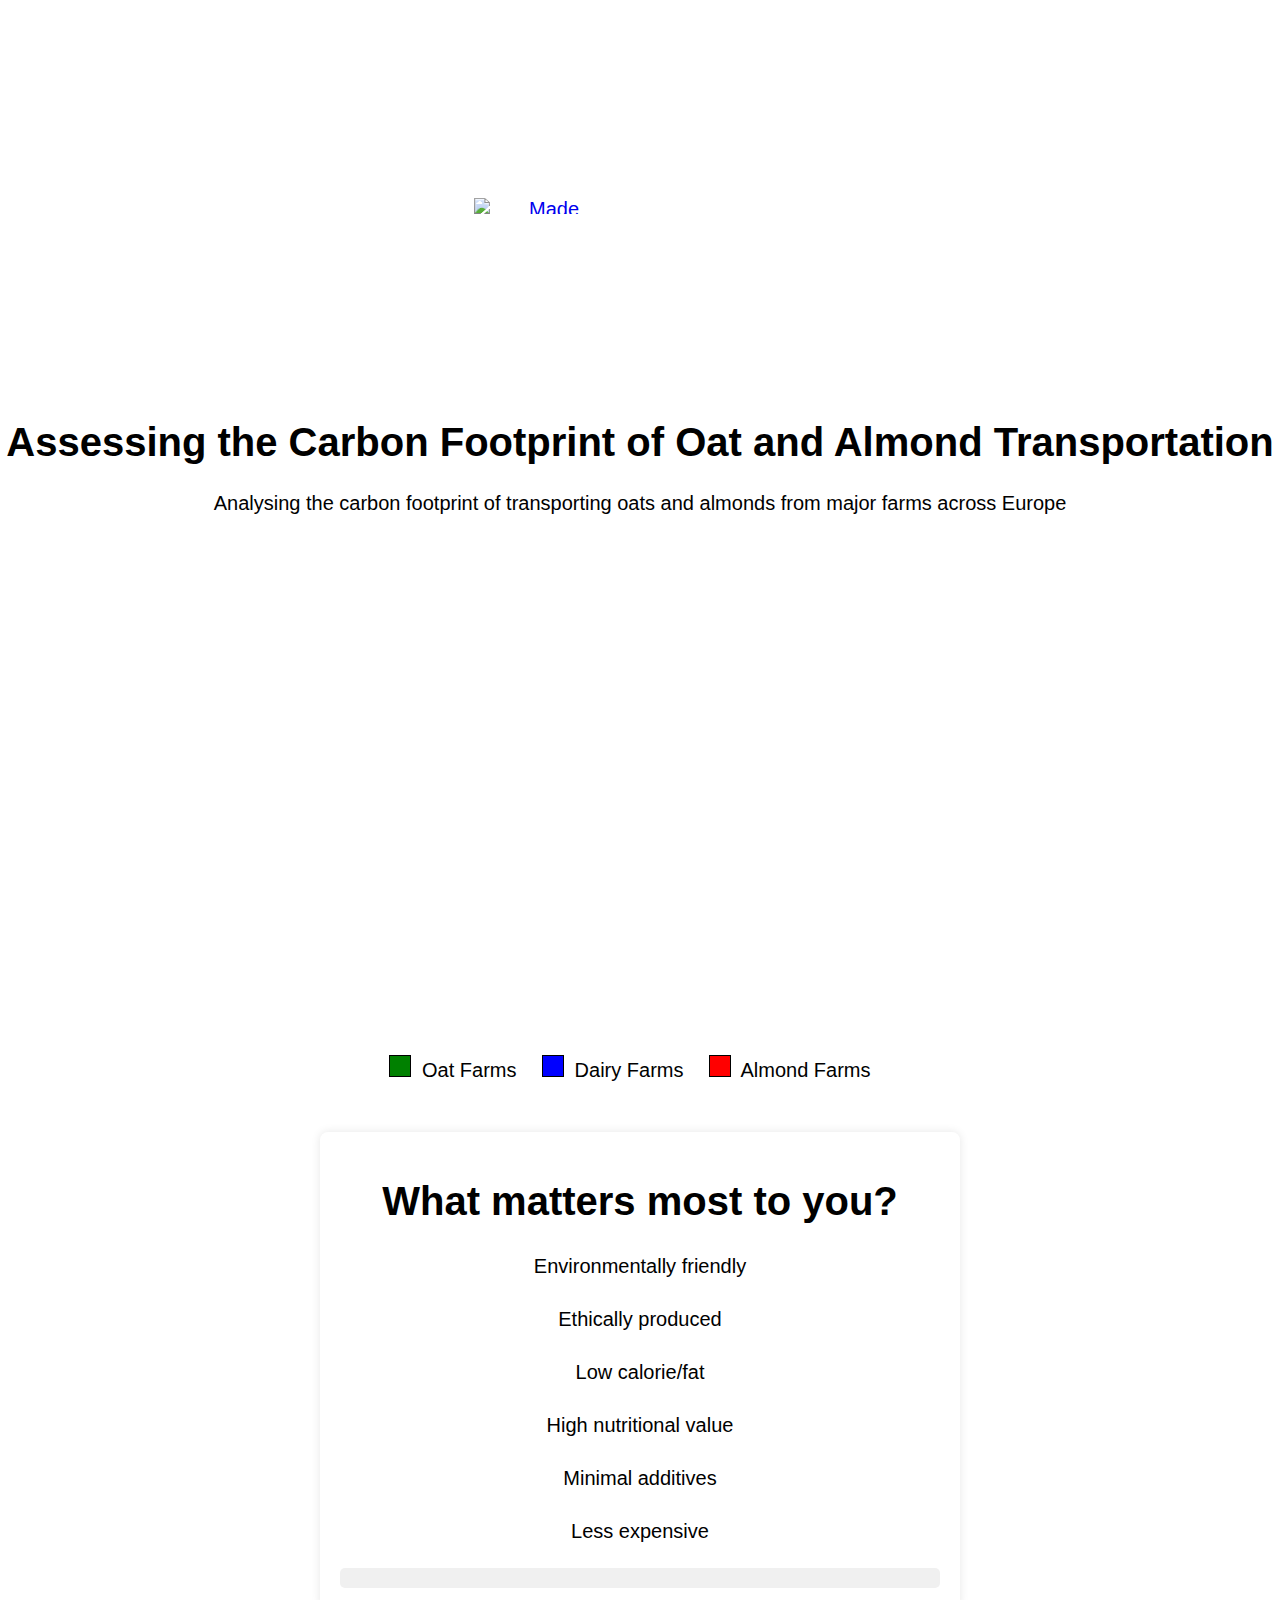
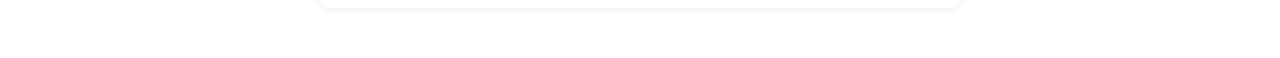
==== commit f2473c26: "Update home.html" ====
--- a/docs/home.html
+++ b/docs/home.html
@@ -1,6 +1,7 @@
 <!DOCTYPE html>
 <html lang="en">
 <head>
+<!--     css for the map  -->
     <style>
         /* popup style */
         .map-popup {
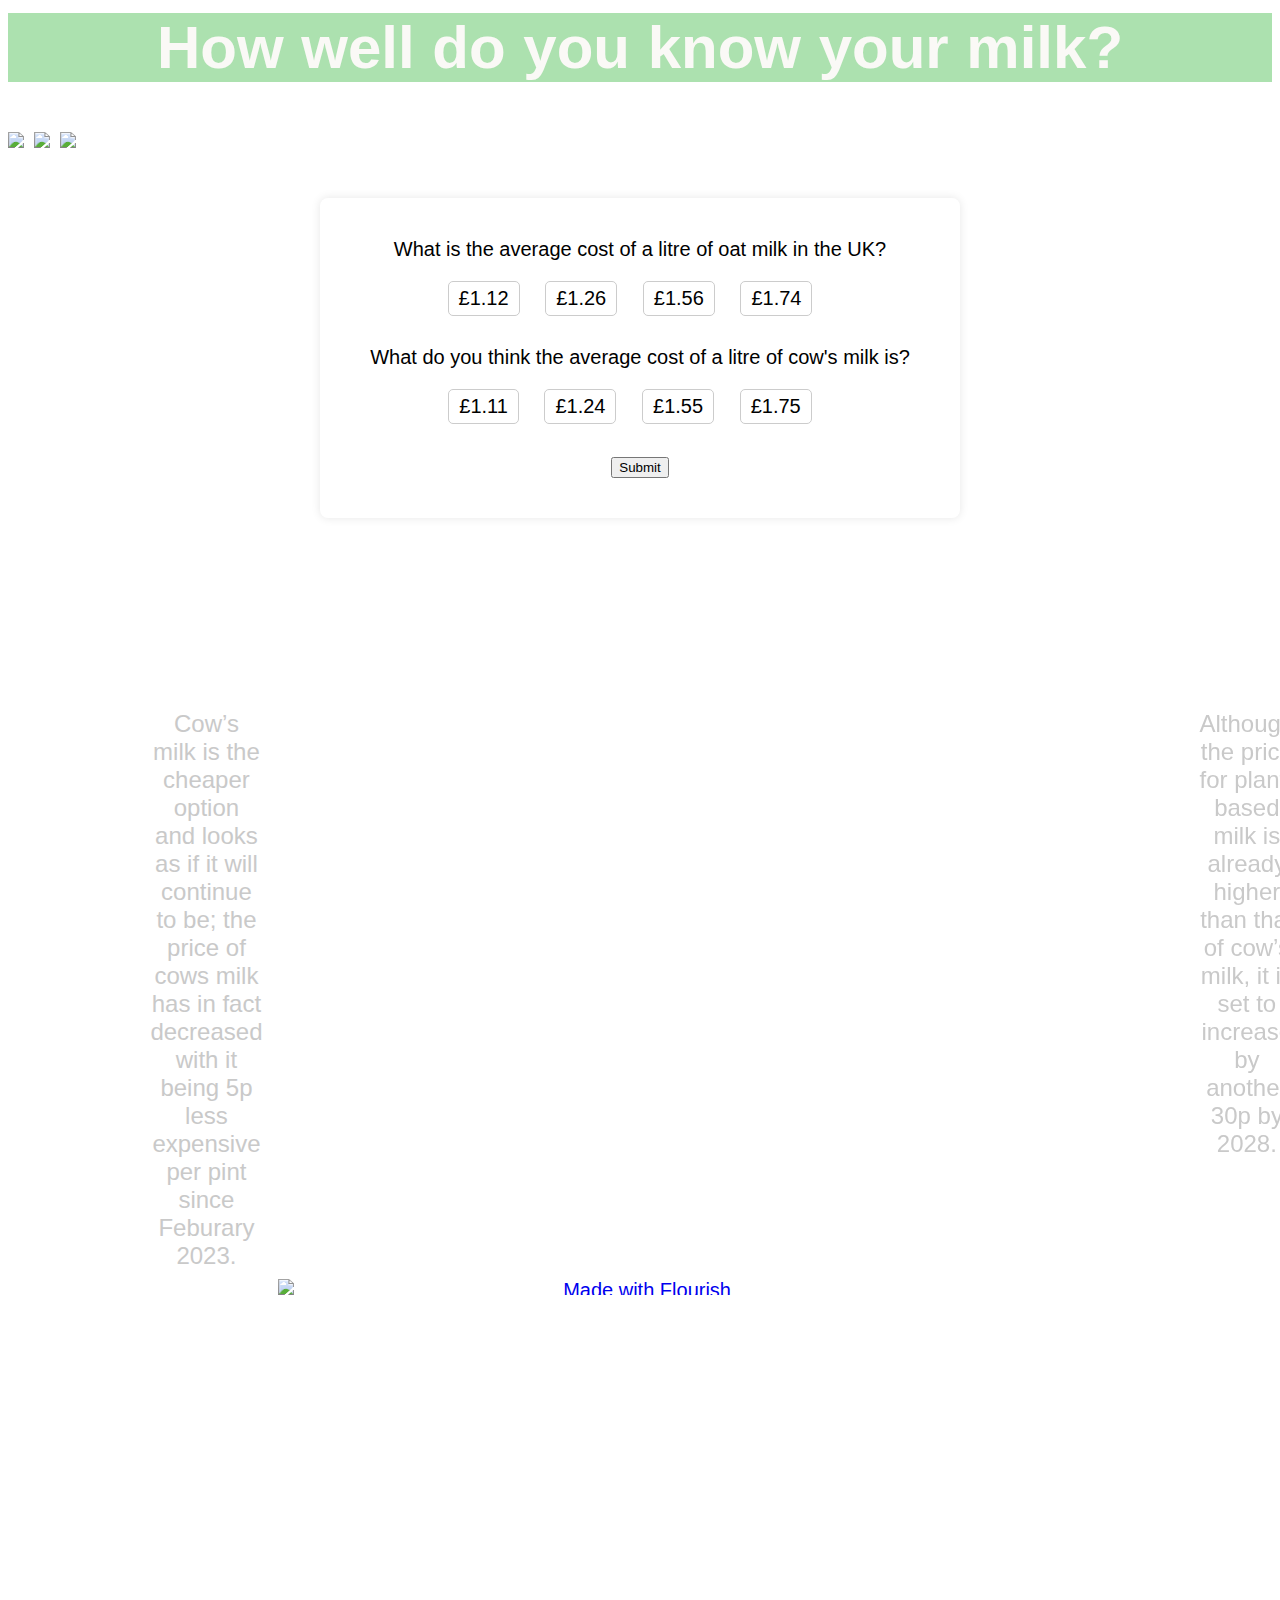
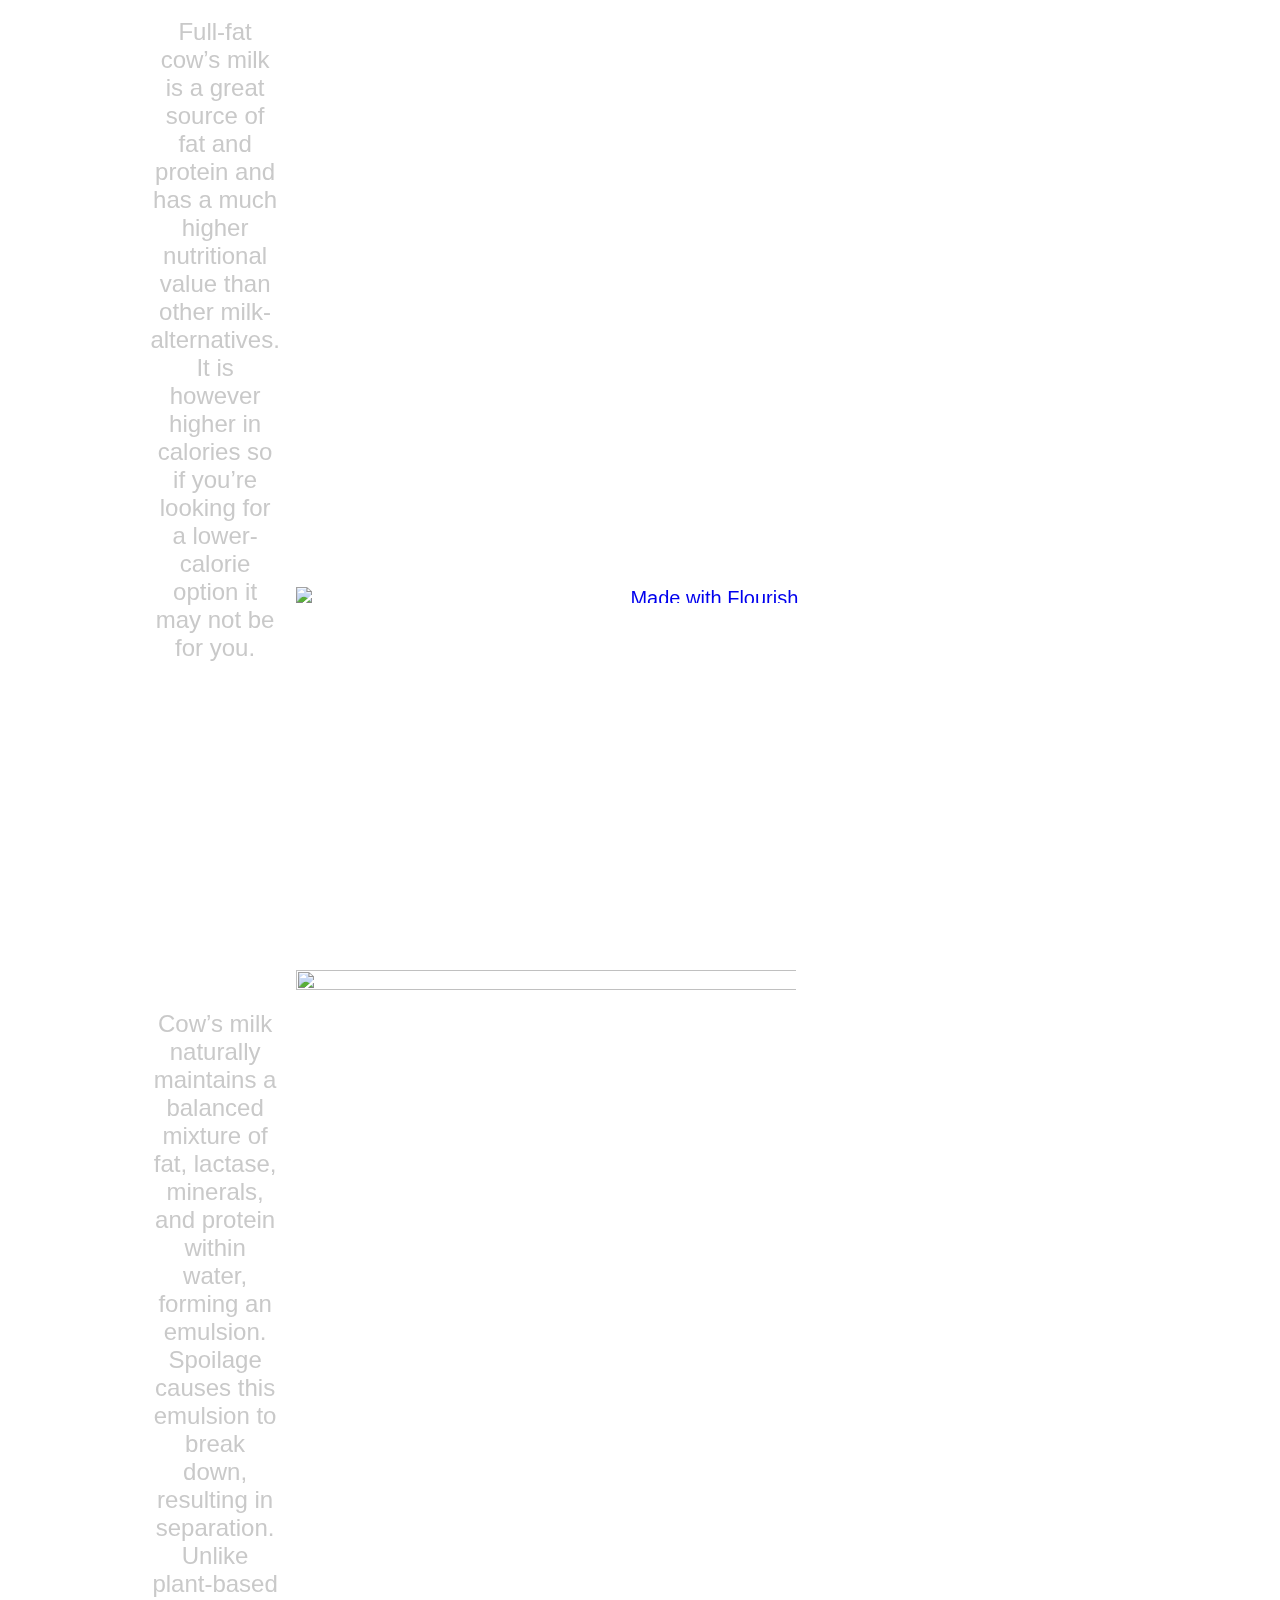
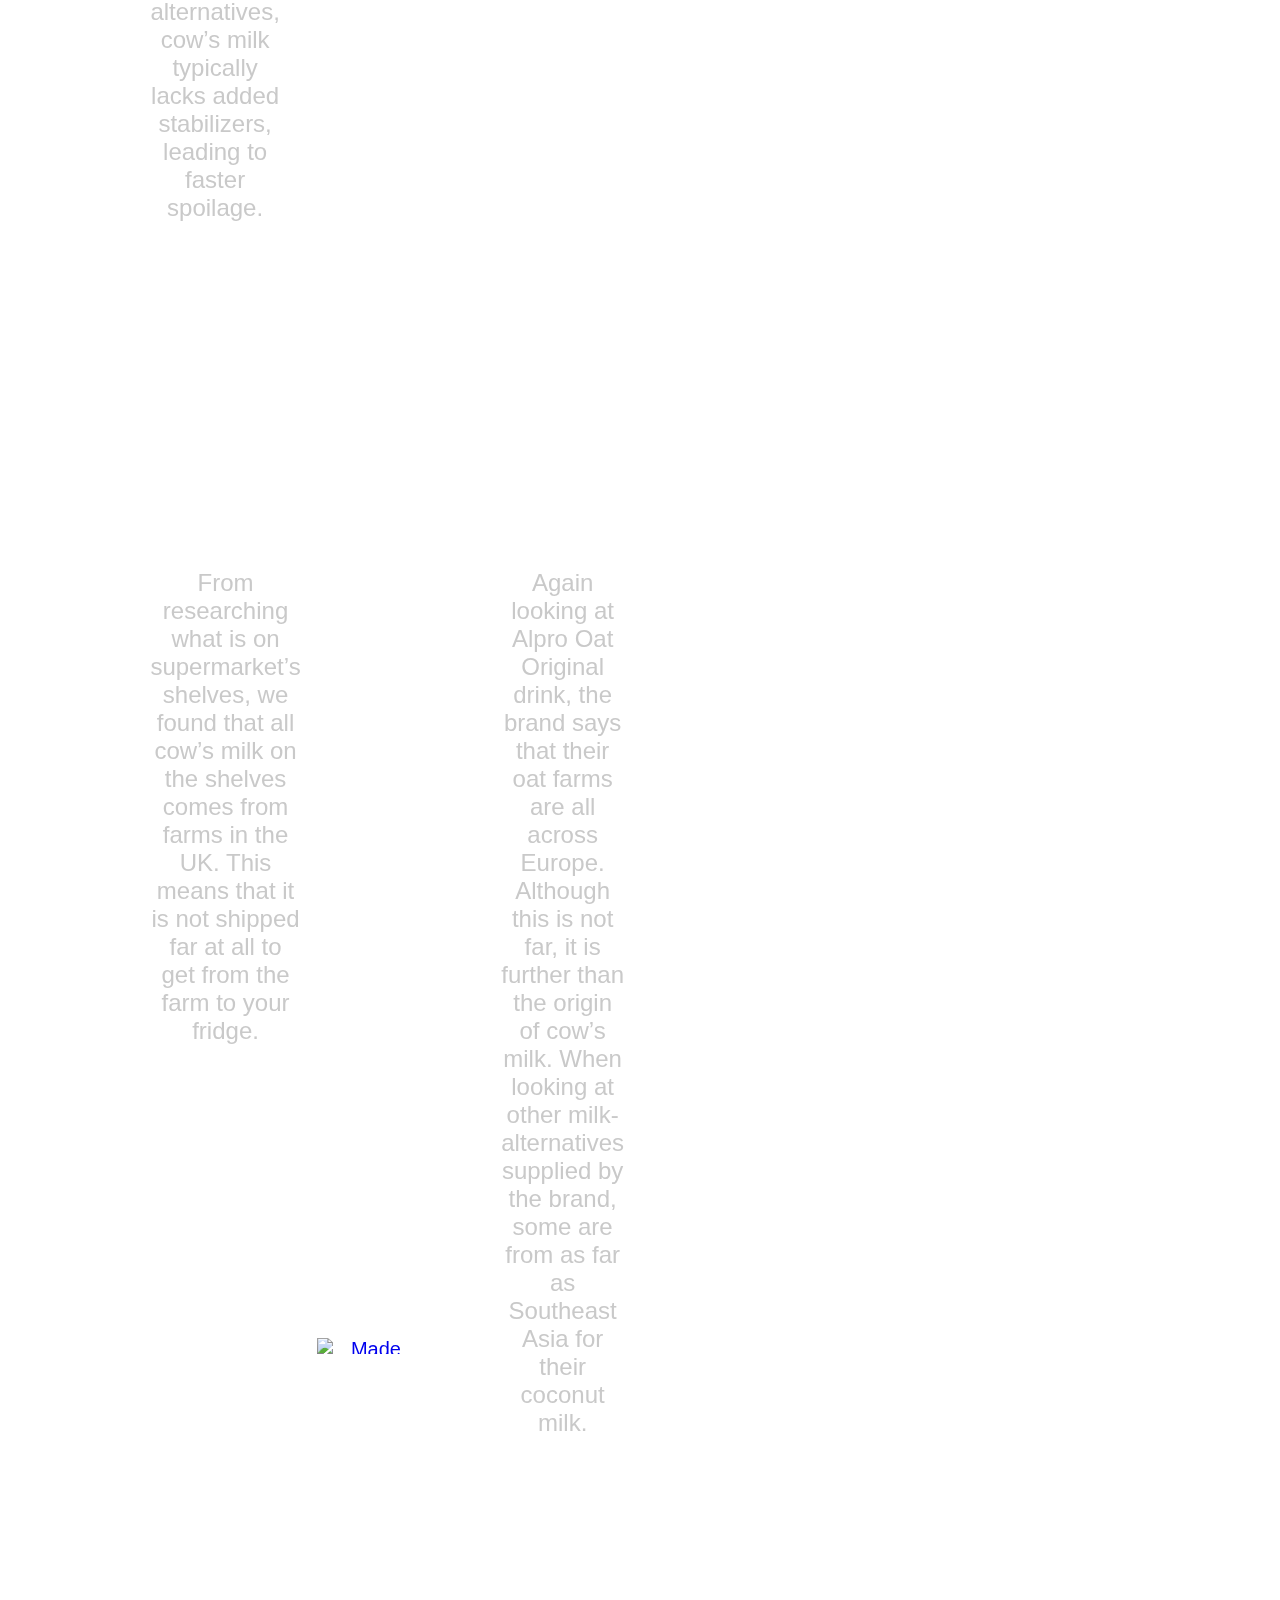
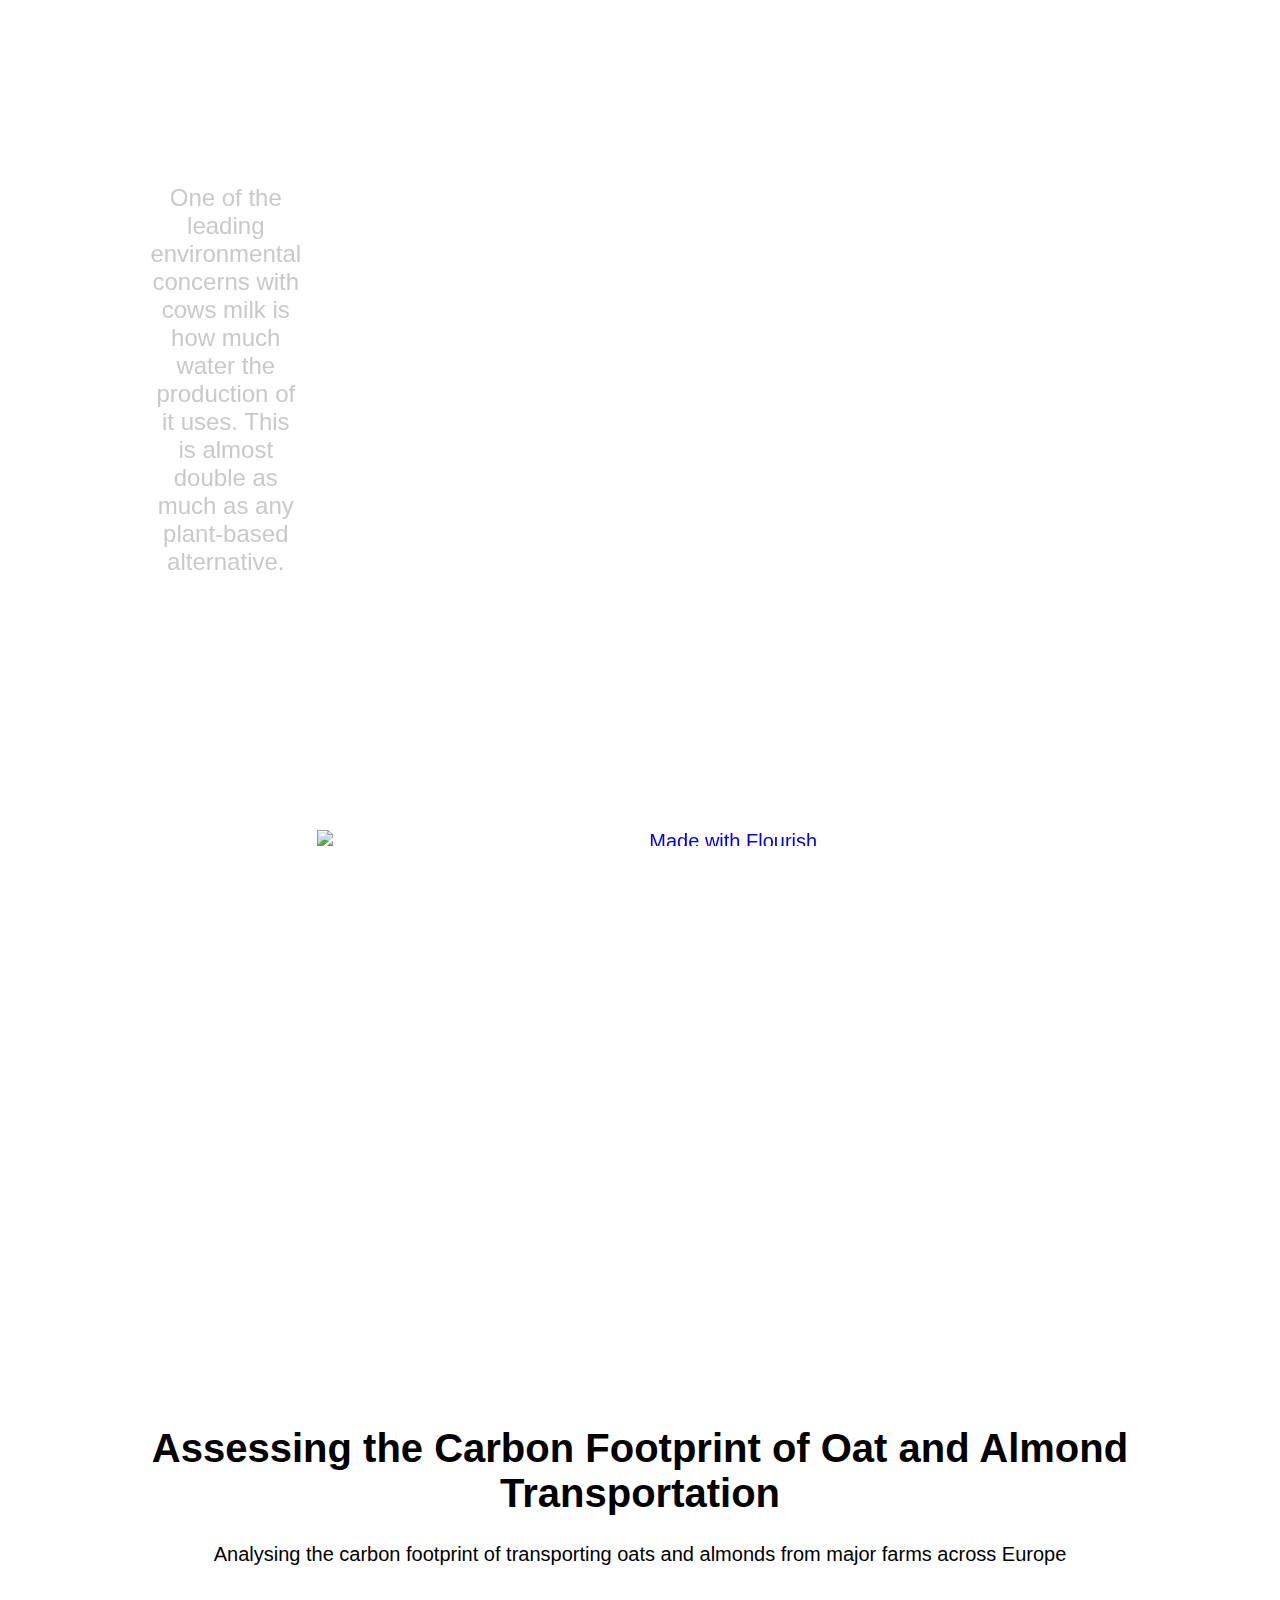
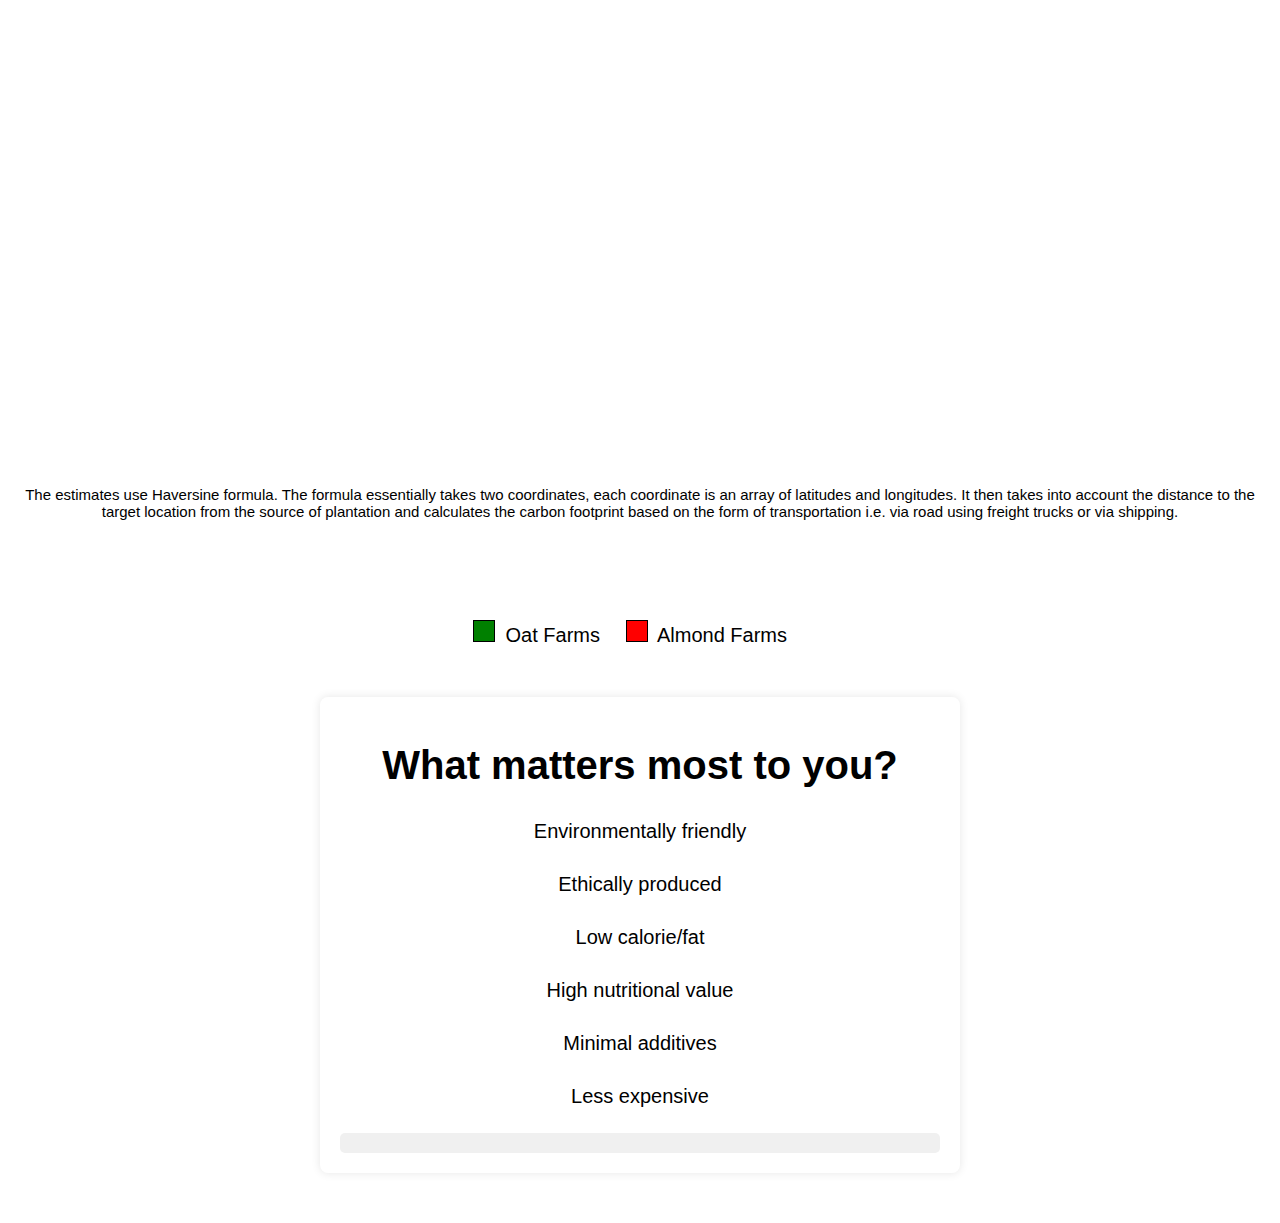
==== commit b83814cb: "complete_update_home.html" ====
--- a/docs/home.html
+++ b/docs/home.html
@@ -1,7 +1,6 @@
 <!DOCTYPE html>
 <html lang="en">
 <head>
-<!--     css for the map  -->
     <style>
         /* popup style */
         .map-popup {
@@ -25,26 +24,26 @@
         color: #333;
     }
 
-/* Popup title */
+            /* Popup title */
         .map-popup h2 {
             font-size: 18px;
             margin-bottom: 10px;
         }
 
-        /* content */
+            /* content */
         .map-popup p {
             font-size: 14px;
             margin-bottom: 8px;
         }
 
-        /* image */
+            /* image */
         .map-popup img {
             max-width: 100%;
             height: auto;
             margin-top: 10px;
         }
 
-        /* animation */
+            /* animation */
         .mapboxgl-popup {
             opacity: 0;
             transition: opacity 0.3s ease-in-out;
@@ -81,11 +80,6 @@
         .mapboxgl-popup.mapboxgl-popup-anchor-right {
             opacity: 1;
         }
-        body {
-            font-family: Arial, sans-serif;
-            margin: 0;
-            padding: 0;
-        }
 
         #map-container {
             width: 80%; 
@@ -110,6 +104,7 @@
             margin-right: 5px;
             border: 1px solid black; 
         }
+    
     </style>
     <meta charset="UTF-8">
     <meta name="viewport" content="width=device-width, initial-scale=1.0">
@@ -121,15 +116,13 @@
         </div>
     </div>
 
-</head>
-<body>
-<div class="header_image">
-    <img id="milk1" src="05fa3151-7fad-4c50-9630-23b8d9dc61a8.png">
-    <!-- <img id="milk2" src="15f3eb5b-7ea6-4be1-939e-33cea1be2ba7.png"> -->
-    <img id="milk3" src="7c17c943-a8fb-4726-a682-5119851fdd4b.png">
-    <h2>These images were generated by genAI by Martin Chorley.</h2>
-</div>
-</body>
+    </head>
+    <body>
+    <div class="header_image">
+        <img id="milk1" src="cover.jpeg">
+        <img id="milk1" src="cover.jpeg">
+        <img id="milk1" src="cover.jpeg">        
+    </div>
 
     <div class="container">
         <form id="quizForm">
@@ -155,7 +148,6 @@
         <input type="button" id="submitBtn" value="Submit">
     </form>
 
-</body>
 
     <div id="result1" class="result"></div>
     <div id="result2" class="result"></div>
@@ -206,7 +198,6 @@
     <meta name="viewport" content="width=device-width, initial-scale=1" />
 
 
-<body>
 
     <main>
 
@@ -219,11 +210,10 @@
                 <div class="step" data-step="1">
                     <div class="stepcontent">
                         <div class ='text1'>
-                            <p>Cow’s milk is the cheaper option and looks as if it will continue to be as in the past year, the price of cows milk has in fact decreased with it being 5p less expensive per pint since Feburary 2023.</p>
+                            <p>Cow’s milk is the cheaper option and looks as if it will continue to be; the price of cows milk has in fact decreased with it being 5p less expensive per pint since Feburary 2023.</p>
                         </div>
                         <div class="centrecontent">
-                        <p>Rise in price of milk per unit share: <iframe title="Rise in milk substitute price" aria-label="Interactive line chart" id="datawrapper-chart-YHuSE" src=https://datawrapper.dwcdn.net/YHuSE/3/ scrolling="no" frameborder="0" style="width: 0; min-width: 100% !important; border: none;" height="462" data-external="1"></iframe><script type="text/javascript">!function(){"use strict";window.addEventListener("message",(function(a){if(void 0!==a.data["datawrapper-height"]){var e=document.querySelectorAll("iframe");for(var t in a.data["datawrapper-height"])for(var r=0;r<e.length;r++)if(e[r].contentWindow===a.source){var i=a.data["datawrapper-height"][t]+"px";e[r].style.height=i}}}))}();</script></p>
-                        </div>
+                            <iframe src='https://flo.uri.sh/visualisation/17896850/embed' title='Interactive or visual content' class='flourish-embed-iframe' frameborder='0' scrolling='no' style='width:100%;height:600px;' sandbox='allow-same-origin allow-forms allow-scripts allow-downloads allow-popups allow-popups-to-escape-sandbox allow-top-navigation-by-user-activation'></iframe><div style='width:100%!;margin-top:4px!important;text-align:right!important;'><a class='flourish-credit' href='https://public.flourish.studio/visualisation/17896850/?utm_source=embed&utm_campaign=visualisation/17896850' target='_top' style='text-decoration:none!important'><img alt='Made with Flourish' src='https://public.flourish.studio/resources/made_with_flourish.svg' style='width:905px!important;height:16px!important;border:none!important;margin:0!important;'> </a></div>                        </div>
                         <div class ='text2'>
                             <p>Although the price for plant-based milk is already higher than that of cow’s milk, it is set to increase by another 30p by 2028. 
                             </p>
@@ -232,35 +222,34 @@
                 </div>
 
             </div>
-                <div class="step" data-step="2">
-                    <div class="stepcontent">
-                        <div class ='text1'>
-                            <p>Full-fat cow’s milk is a great source of fat and protein and has a much higher nutritional value than oat milk or other milk-alternatives. It is however higher in calories so if you’re looking for a lower-calorie option it may not be for you.
-                                The ingredients found in cow's milk are just simply milk and water. 
-                                </p>
-                        </div>
-                        <div class="centrecontent">
-                            <p><iframe src='https://flo.uri.sh/visualisation/17685760/embed' title='Interactive or visual content' class='flourish-embed-iframe' frameborder='0' scrolling='no' style='width:100%;height:600px;' sandbox='allow-same-origin allow-forms allow-scripts allow-downloads allow-popups allow-popups-to-escape-sandbox allow-top-navigation-by-user-activation'></iframe><div style='width:100%!;margin-top:4px!important;text-align:right!important;'><a class='flourish-credit' href='https://public.flourish.studio/visualisation/17685760/?utm_source=embed&utm_campaign=visualisation/17685760' target='_top' style='text-decoration:none!important'><img alt='Made with Flourish' src='https://public.flourish.studio/resources/made_with_flourish.svg' style='width:105px!important;height:16px!important;border:none!important;margin:0!important;'> </a></div></p>
-                        </div>
-                        <div class ='text2'>
-                            <p>From our research, the most popular milk alternative brand is Alpro. Their original Oat Original drink is far less nutritionally rich than cow’s milk but is also lower in calories. 
-                                The ingredients in oat milk are much more complicated. It contains stabilisers which are used to ensure that the oats don’t separate from the water. It also has added vitamins as oats do not contain as many micronutrients as natural cow’s milk has. 
-                                </p>
-                        </div>
+            <div class="step" data-step="2">
+                <div class="stepcontent">
+                    <div class ='text1'>
+                        <p>Full-fat cow’s milk is a great source of fat and protein and has a much higher nutritional value than other milk-alternatives. It is however higher in calories so if you’re looking for a lower-calorie option it may not be for you.</p>
+                    </div>
+                    <div class="centrecontent">
+                        <amp-iframe sandbox='allow-scripts allow-same-origin allow-forms allow-downloads allow-popups allow-popups-to-escape-sandbox allow-top-navigation-by-user-activation' layout=responsive resizable noloading title='Interactive or visual content' src='https://flo.uri.sh/visualisation/17685760/embed?auto=1' width=400 height=300></amp-iframe>
+                        <iframe src='https://flo.uri.sh/visualisation/17685760/embed' title='Interactive or visual content' class='flourish-embed-iframe' frameborder='0' scrolling='no' style='width:100%;height:600px;' sandbox='allow-same-origin allow-forms allow-scripts allow-downloads allow-popups allow-popups-to-escape-sandbox allow-top-navigation-by-user-activation'></iframe><div style='width:1000%!;margin-top:4px!important;text-align:right!important;'><a class='flourish-credit' href='https://public.flourish.studio/visualisation/17685760/?utm_source=embed&utm_campaign=visualisation/17685760' target='_top' style='text-decoration:none!important'><img alt='Made with Flourish' src='https://public.flourish.studio/resources/made_with_flourish.svg' style='width:1005px!important;height:16px!important;border:none!important;margin:0!important;'> </a></div>                    </div>
+                    <div class ='text2'>
+                        <p>Our research revealed Alpro to be the most popular alternate milk brand. Although their Oat Original drink is less nutritious than cow’s, it is low in calories. 
+                            Oat milk contains stabilisers and do not contain as natural micronutrients, unlike cow’s milk. 
+                        </p>
                     </div>
                 </div>
+            </div>
                 <div class="step" data-step="3">
                     <div class="stepcontent">
                         <div class ='text1'>
-                            <p>Cow’s milk is a natural emulsion meaning that the fat, lactase, minerals and protein naturally stay mixed and dispersed evenly throughout the water. When milk goes off, it separates meaning that the emulsion is no longer. This happens quicker than in plant based alternatives but no stabilisers are added. </p>
+                            <p>Cow’s milk naturally maintains a balanced mixture of fat, lactase, minerals, and protein within water, forming an emulsion. Spoilage causes this emulsion to break down, resulting in separation. Unlike plant-based alternatives, cow’s milk typically lacks added stabilizers, leading to faster spoilage.</p>
                         </div>
                         <div class="centrecontent">
-                        <p><img src='Picture1.png'></p>
-                        <p>Milk is an emulsion which means it is a colloidal dispersion of different micro and macro nutrients in water. </p>
-                        <p><img src='Picture2.png'>
+                        <img src='milk.png' width='1000' height='1000'>        
+                        <!-- <figcaption>Milk is an emulsion which means it is a colloidal dispersion of different micro and macro nutrients in water. 
+                        </figcaption> -->
+                        <br><br>
                         </div>
                         <div class ='text2'>
-                            <p>Naturally, oats would separate from the water in oat milk much faster than the components of cow’s milk. To counteract this, stabilisers are added to the mixture. In the Alpro Oat Original, Gellan gum is added which keeps the plant protein suspended in the milk. Anti-caking agent (tricalcium phosphate) is added to prevent lumps from forming and soluble corn fibre is added to thicken the liquid. The stabiliser in particular tends to mean that oat milk goes off less fast than cows milk. </p>
+                            <p>Naturally, oats would separate from the water in oat milk much faster than the components of cow’s milk. To counteract this, stabilisers are added to the mixture. In the Alpro Oat Original, Gellan gum is added which keeps the plant protein suspended in the milk.</p>
                         </div>
                     </div>
                 </div>
@@ -272,8 +261,7 @@
                             <p>From researching what is on supermarket’s shelves, we found that all cow’s milk on the shelves comes from farms in the UK. This means that it is not shipped far at all to get from the farm to your fridge. </p>
                         </div>
                         <div class="centrecontent">
-                        <p>Where are the farms located?: <iframe title="Where is your dairy milk made?" aria-label="Map" id="datawrapper-chart-85CGR" src=https://datawrapper.dwcdn.net/85CGR/2/ scrolling="no" frameborder="0" style="width: 0; min-width: 100% !important; border: none;" height="620" data-external="1"></iframe><script type="text/javascript">!function(){"use strict";window.addEventListener("message",(function(a){if(void 0!==a.data["datawrapper-height"]){var e=document.querySelectorAll("iframe");for(var t in a.data["datawrapper-height"])for(var r=0;r<e.length;r++)if(e[r].contentWindow===a.source){var i=a.data["datawrapper-height"][t]+"px";e[r].style.height=i}}}))}();
-
+                            <iframe src='https://flo.uri.sh/visualisation/17940007/embed' title='Interactive or visual content' class='flourish-embed-iframe' frameborder='0' scrolling='no' style='width:100%;height:800px;' sandbox='allow-same-origin allow-forms allow-scripts allow-downloads allow-popups allow-popups-to-escape-sandbox allow-top-navigation-by-user-activation'></iframe><div style='width:100%!;margin-top:4px!important;text-align:right!important;'><a class='flourish-credit' href='https://public.flourish.studio/visualisation/17940007/?utm_source=embed&utm_campaign=visualisation/17940007' target='_top' style='text-decoration:none!important'><img alt='Made with Flourish' src='https://public.flourish.studio/resources/made_with_flourish.svg' style='width:105px!important;height:16px!important;border:none!important;margin:0!important;'> </a></div>
                         </script></p>
                         </div>
                         <div class ='text2'>
@@ -290,7 +278,7 @@
                             <p>One of the leading environmental concerns with cows milk is how much water the production of it uses. This is almost double as much as any plant-based alternative.</p>
                         </div>
                         <div class="centrecontent">
-                        <p><iframe src='https://flo.uri.sh/visualisation/17583954/embed' title='Interactive or visual content' class='flourish-embed-iframe' frameborder='0' scrolling='no' style='width:100%;height:600px;' sandbox='allow-same-origin allow-forms allow-scripts allow-downloads allow-popups allow-popups-to-escape-sandbox allow-top-navigation-by-user-activation'></iframe><div style='width:100%!;margin-top:4px!important;text-align:right!important;'><a class='flourish-credit' href='https://public.flourish.studio/visualisation/17583954/?utm_source=embed&utm_campaign=visualisation/17583954' target='_top' style='text-decoration:none!important'><img alt='Made with Flourish' src='https://public.flourish.studio/resources/made_with_flourish.svg' style='width:105px!important;height:16px!important;border:none!important;margin:0!important;'> </a></div></p>
+                        <p><iframe src='https://flo.uri.sh/visualisation/17583954/embed' title='Interactive or visual content' class='flourish-embed-iframe' frameborder='0' scrolling='no' style='width:100%;height:600px;' sandbox='allow-same-origin allow-forms allow-scripts allow-downloads allow-popups allow-popups-to-escape-sandbox allow-top-navigation-by-user-activation'></iframe><div style='width:100%!;margin-top:4px!important;text-align:right!important;'><a class='flourish-credit' href='https://public.flourish.studio/visualisation/17583954/?utm_source=embed&utm_campaign=visualisation/17583954' target='_top' style='text-decoration:none!important'><img alt='Made with Flourish' src='https://public.flourish.studio/resources/made_with_flourish.svg' style='width:1000px!important;height:16px!important;border:none!important;margin:0!important;'> </a></div></p>
                         </div>
                         <div class ='text2'>
                             <p>The main use of water in oat milk is watering the oats to allow them to grow. As you can see from this chart, oat milk uses less than 10% the amount of water that cow’s milk does and it is the second best plant-based milk in terms of water usage.</p>
@@ -316,7 +304,7 @@
 
  
 
-        // initialize the scrollama
+        // to initialize the scrollama
 
         var scroller = scrollama();
 
@@ -330,7 +318,7 @@
 
             console.log(response);
 
-            // add to color to current step
+            // adding to color to current step
 
             response.element.classList.add("is-active");
 
@@ -366,12 +354,6 @@
 
  
 
-            // 1. setup the scroller with the bare-bones options
-
-            //      this will also initialize trigger observations
-
-            // 2. bind scrollama event handlers (this can be chained like below)
-
             scroller
 
                 .setup({
@@ -394,37 +376,35 @@
 
  
 
-        // kick things off
-
+        /* This initialises the scrollama template for our project*/
         init();
 
     </script>
 
-</body>
 
  
 
 </html>
 
-    <body>
         
             <h1 style="text-align: center;">Assessing the Carbon Footprint of Oat and Almond Transportation</h1>
             <p style="text-align: center;">Analysing the carbon footprint of transporting oats and almonds from major farms across Europe</p>
         
             <div id="map-container">
             </div>
+
+            
+            <div class="captionHaversine" style="font-size: 15px; margin-bottom: 100px;">
+                <figcaption>The estimates use Haversine formula. The formula essentially takes two coordinates, each coordinate is an array of latitudes and longitudes. It then takes into account the distance to the target location from the source of plantation and calculates the carbon footprint based on the form of transportation i.e. via road using freight trucks or via shipping.</figcaption></div>
+                
         
             <div id="legend">
                 <div class="legend-item">
-                    <span class="legend-color" style="background-color: green;"></span>
+                    <span class="legend-color circle" style="background-color: green;"></span>
                     Oat Farms
                 </div>
                 <div class="legend-item">
-                    <span class="legend-color" style="background-color: blue;"></span>
-                    Dairy Farms
-                </div>
-                <div class="legend-item">
-                    <span class="legend-color" style="background-color: red;"></span>
+                    <span class="legend-color circle" style="background-color: red;"></span>
                     Almond Farms
                 </div>
             </div>
@@ -467,13 +447,6 @@
                 .setLngLat([-4.5, 36.75]) 
                 .addTo(map);
         
-                const marker5 = new mapboxgl.Marker({
-                    color: "blue",
-                })
-        
-                .setLngLat([-0.8127, 51.8157])
-                .addTo(map);
-        
                 const marker6 = new mapboxgl.Marker({
                     color: "green"
                 })
@@ -518,7 +491,6 @@
                 const distance2 = calculateDistance(marker2.getLngLat().toArray(), londonCoordinates);
                 const distance3 = calculateDistance(marker3.getLngLat().toArray(), londonCoordinates);
                 const distance4 = calculateDistance(marker4.getLngLat().toArray(), londonCoordinates);
-                const distance5 = calculateDistance(marker5.getLngLat().toArray(), londonCoordinates);
                 const distance6 = calculateDistance(marker6.getLngLat().toArray(), londonCoordinates);
                 const distance7 = calculateDistance(marker7.getLngLat().toArray(), londonCoordinates);
                 const distance8 = calculateDistance(marker8.getLngLat().toArray(), londonCoordinates);
@@ -530,7 +502,6 @@
                 const carbonFootprint2 = estimateCarbonFootprint(distance2, "truck");
                 const carbonFootprint3 = estimateCarbonFootprint(distance3, "truck"); 
                 const carbonFootprint4 = estimateCarbonFootprint(distance4, "truck"); 
-                const carbonFootprint5 = estimateCarbonFootprint(distance5, "truck");
                 const carbonFootprint6 = estimateCarbonFootprint(distance6, "truck");
                 const carbonFootprint7 = estimateCarbonFootprint(distance7, "truck");
                 const carbonFootprint8 = estimateCarbonFootprint(distance8, "truck");
@@ -540,13 +511,13 @@
                 // For pop-up box 
                 const popup1 = new mapboxgl.Popup({ offset: 25 }).setHTML(
                     `<h2>Oat farm in Lahti, Finland</h2>
-                     <p>Distance from Lahti, Finland to London, UK: ${distance1.toFixed(2)} km</p>
+                     <p>Distance from Lahti, Finland to the UK: ${distance1.toFixed(2)} km</p>
                      <p>Carbon footprint left behind: ${carbonFootprint1.toFixed(2)} kg Co2</p>
                      <img src="oatleyFinland.jpeg" alt="Oat farm in Sweden" style="max-width: 100%; height: auto;">`
                 );
                 const popup2 = new mapboxgl.Popup({ offset: 25 }).setHTML(
                     `<h2>Oat farm in Lidköping, Sweden</h2>
-                     <p>Distance from Lidköping, Sweden to London, UK: ${distance2.toFixed(2)} km</p>
+                     <p>Distance from Lidköping, Sweden to the UK: ${distance2.toFixed(2)} km</p>
                      <p>Carbon footprint left behind: ${carbonFootprint2.toFixed(2)} kg Co2</p>
                      <img src="oatfarmsweden.png" alt="Oat farm in Sweden" style="max-width: 100%; height: auto;">
                      `
@@ -554,7 +525,7 @@
         
                 const popup3 = new mapboxgl.Popup({ offset: 25 }).setHTML(
                     `<h2>Almond farm in Valle del Jalón, Spain</h2>
-                     <p>Distance from Andalusia, Spain to London, UK: ${distance3.toFixed(2)} km</p>
+                     <p>Distance from Andalusia, Spain to the UK: ${distance3.toFixed(2)} km</p>
                      <p>Carbon footprint left behind: ${carbonFootprint3.toFixed(2)} kg Co2</p>
                      <img src="jalon.jpeg" alt="Almond farm in Spain" style="max-width: 100%; height: auto;">
                      `
@@ -562,19 +533,13 @@
         
                 const popup4 = new mapboxgl.Popup({ offset: 25 }).setHTML(
                     `<h2>Almond farm in Andalusia, Spain</h2>
-                     <p>Distance from Andalusia, Spain to London, UK: ${distance4.toFixed(2)} km</p>
+                     <p>Distance from Andalusia, Spain to the UK: ${distance4.toFixed(2)} km</p>
                      <p>Carbon footprint left behind: ${carbonFootprint4.toFixed(2)} kg Co2</p>
                      <img src="AlmondsAndalusia.jpeg" alt="Almond farm in Spain" style="max-width: 100%; height: auto;">
                      `
                 );
         
-                const popup5 = new mapboxgl.Popup({ offset: 25}).setHTML(
-                    `<h2>Arla's Aylesbury dairy farm</h2>
-                     <p>Distance from Aylesbury to processing centres, UK: ${distance5.toFixed(2)} km</p>
-                     <p>Carbon footprint left behind: ${carbonFootprint5.toFixed(2)} kg Co2</p>
-                     `
-        
-                )
+                
         
                 const popup6 = new mapboxgl.Popup({ offset: 25}).setHTML(
                     `<h2>Mazowieckie Voivodeship</h2>
@@ -617,7 +582,6 @@
                 marker2.setPopup(popup2);
                 marker3.setPopup(popup3);
                 marker4.setPopup(popup4);
-                marker5.setPopup(popup5);
                 marker6.setPopup(popup6);
                 marker7.setPopup(popup7);
                 marker8.setPopup(popup8);
@@ -650,9 +614,10 @@
             return distance * emissionFactors[mode];
         }
             </script>
-        
-
-    </body>
+            
+        
+
+    <!-- </body> -->
     <div class="container">
             <h1>What matters most to you?</h1>
             <div class="quiz-item">
@@ -690,7 +655,7 @@
                             resultText = 'According to various sources, the production of plant based milk, specifically oat milk has a lower carbon footprint than cows milk. However, these sources do not take into account how far the oat milk has travelled to supermarket shelves. Overall the packaging is different but more often than not are both recylable and although the distance an oat travels to come to you as oat milk is significantly larger, this is the more environmentally sustainable option.';
                             break;
                         case 'ethical':
-                            resultText = 'Look for products with certifications like Fair Trade, which ensure fair treatment of workers.';
+                            resultText = 'One concern when looking at which type of milk is more ethical is the treatment of livestock. Sometimes cow’s milk can be a concern for animal welfare. Some people argue that cows have to give birth to be able to produce milk and occasionally, if the calves are not needed for more milk they might be killed. If this is a concern for you, your best option would be plant based milk.';
                             break;
                         case 'low calorie/fat':
                             resultText = 'If you are looking for a lower calorie or low fat option then oat milk would be the best choice for you. With less than half the fat of cows milk as well as about two thirds the number of calories. ';
--- a/docs/homestyle.css
+++ b/docs/homestyle.css
@@ -164,6 +164,7 @@
     margin-top: 0px;
     display: flex;
     flex-direction: row;
+    max-width: 50%;
   }
 
 
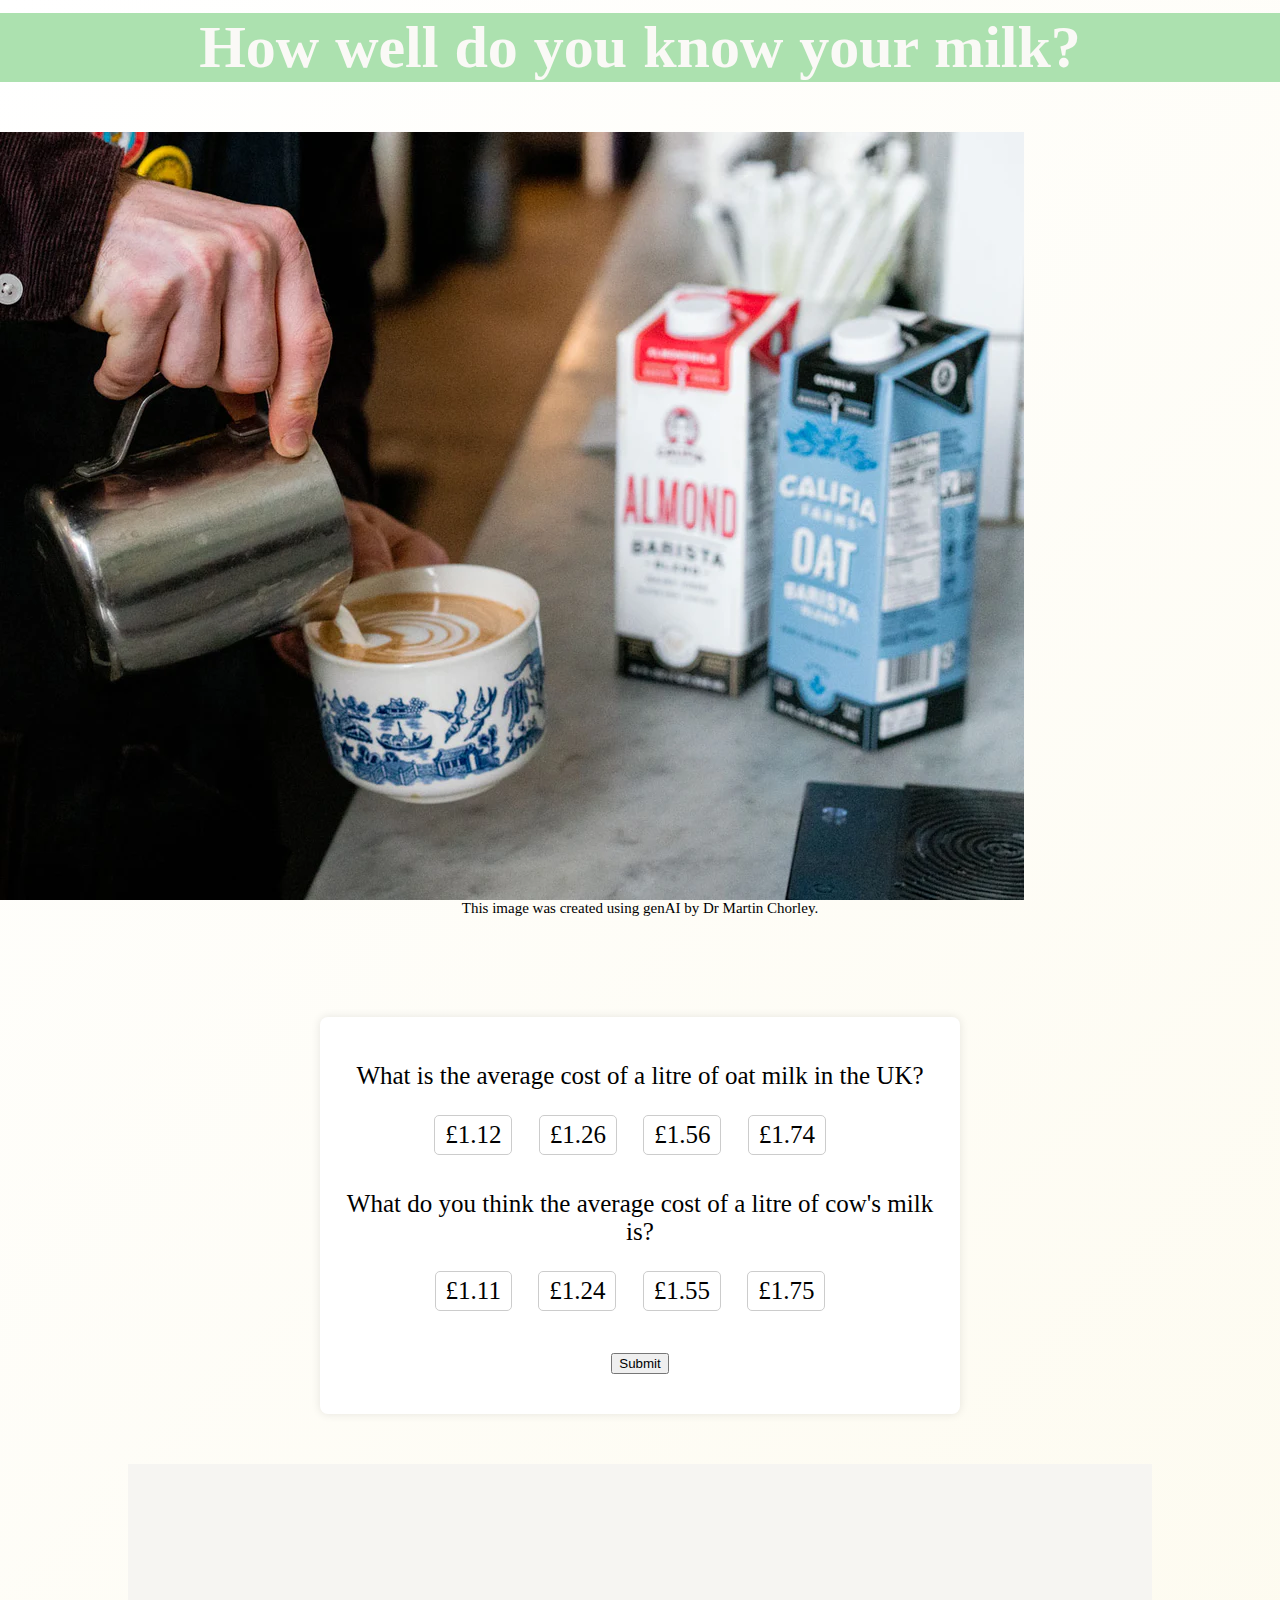
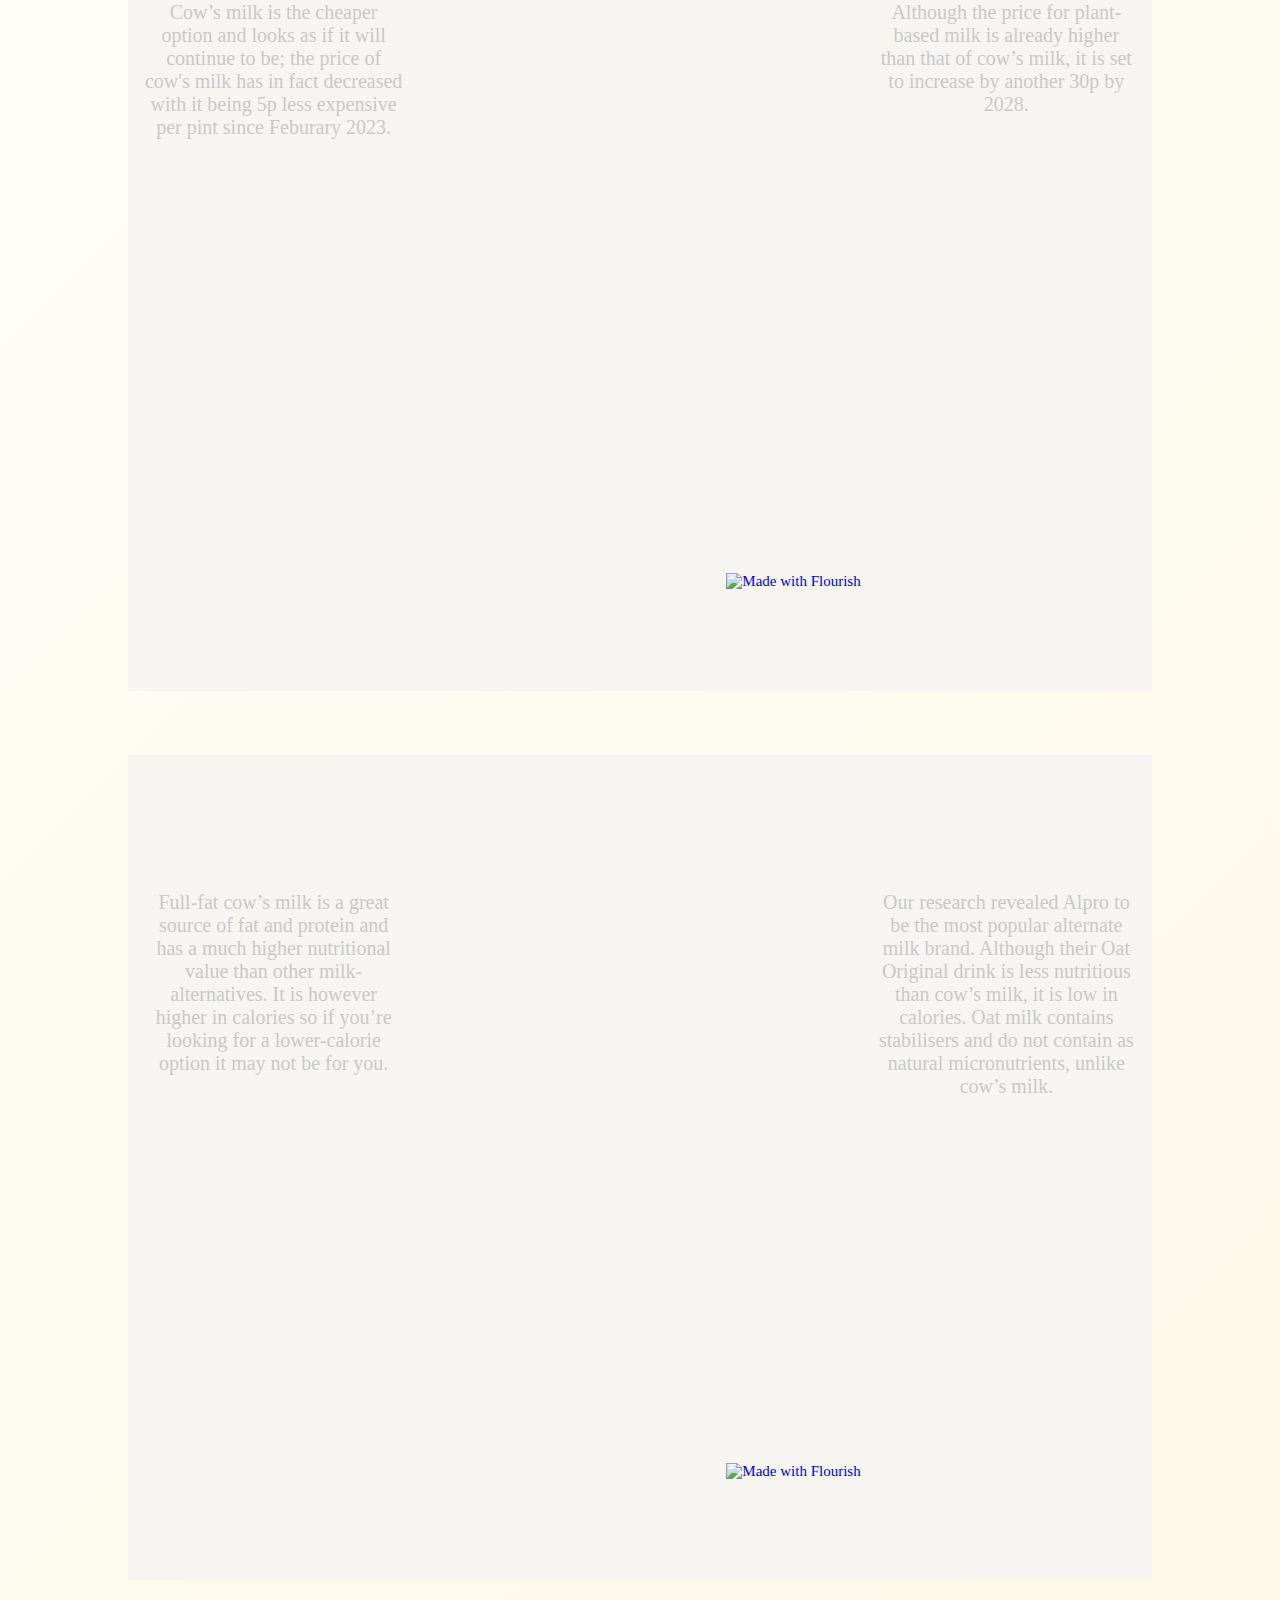
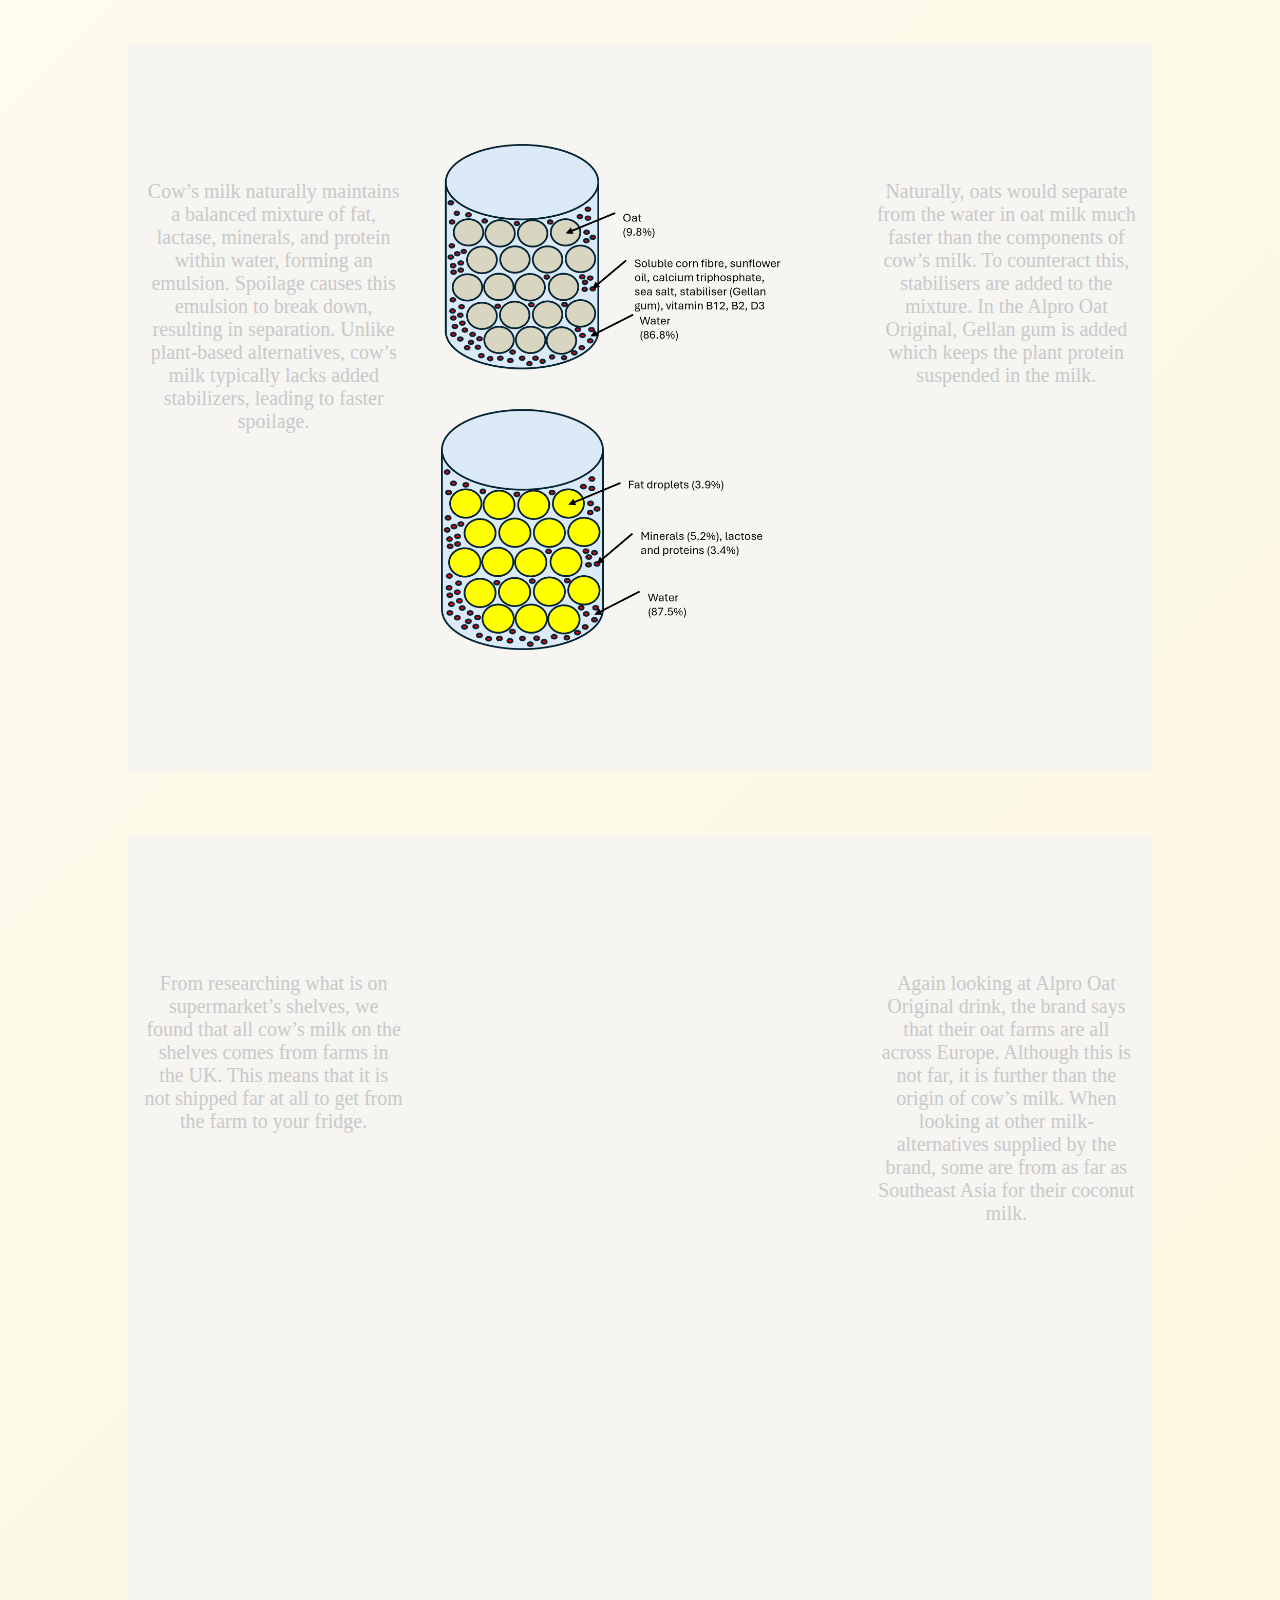
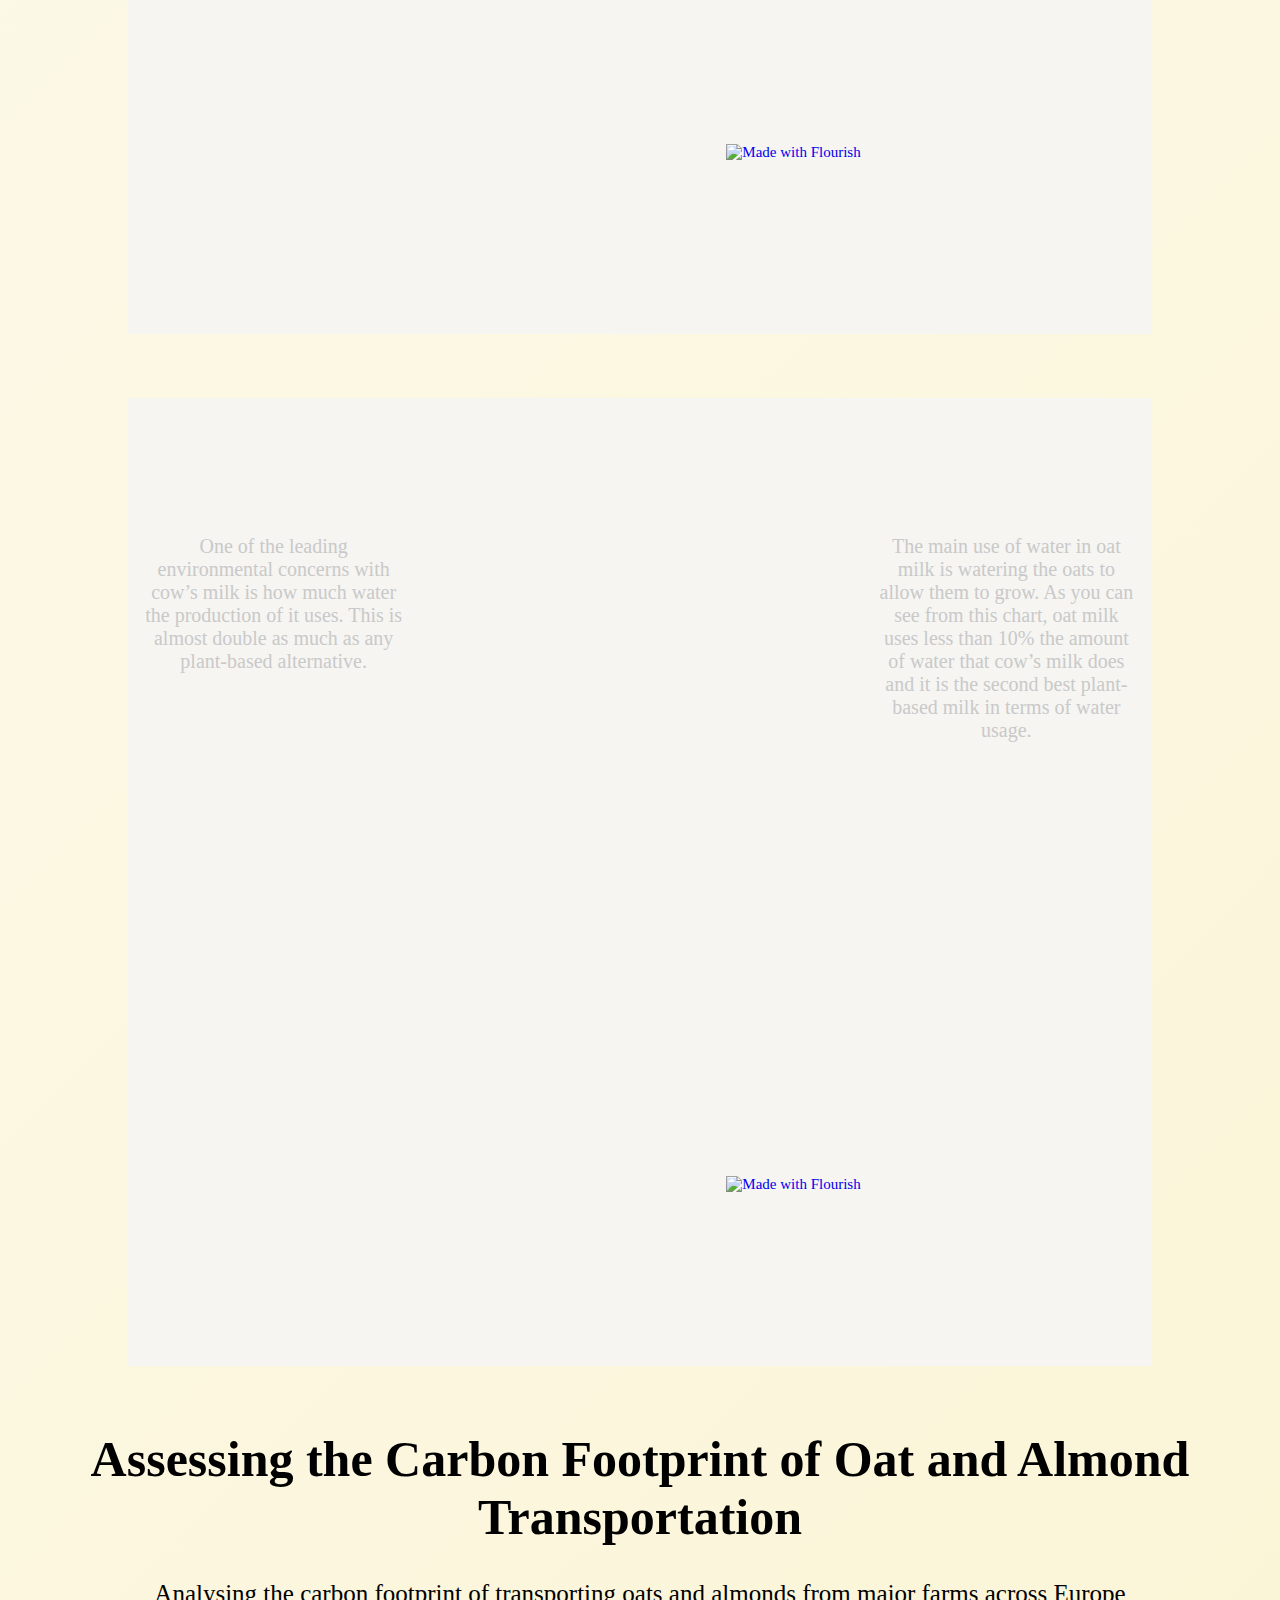
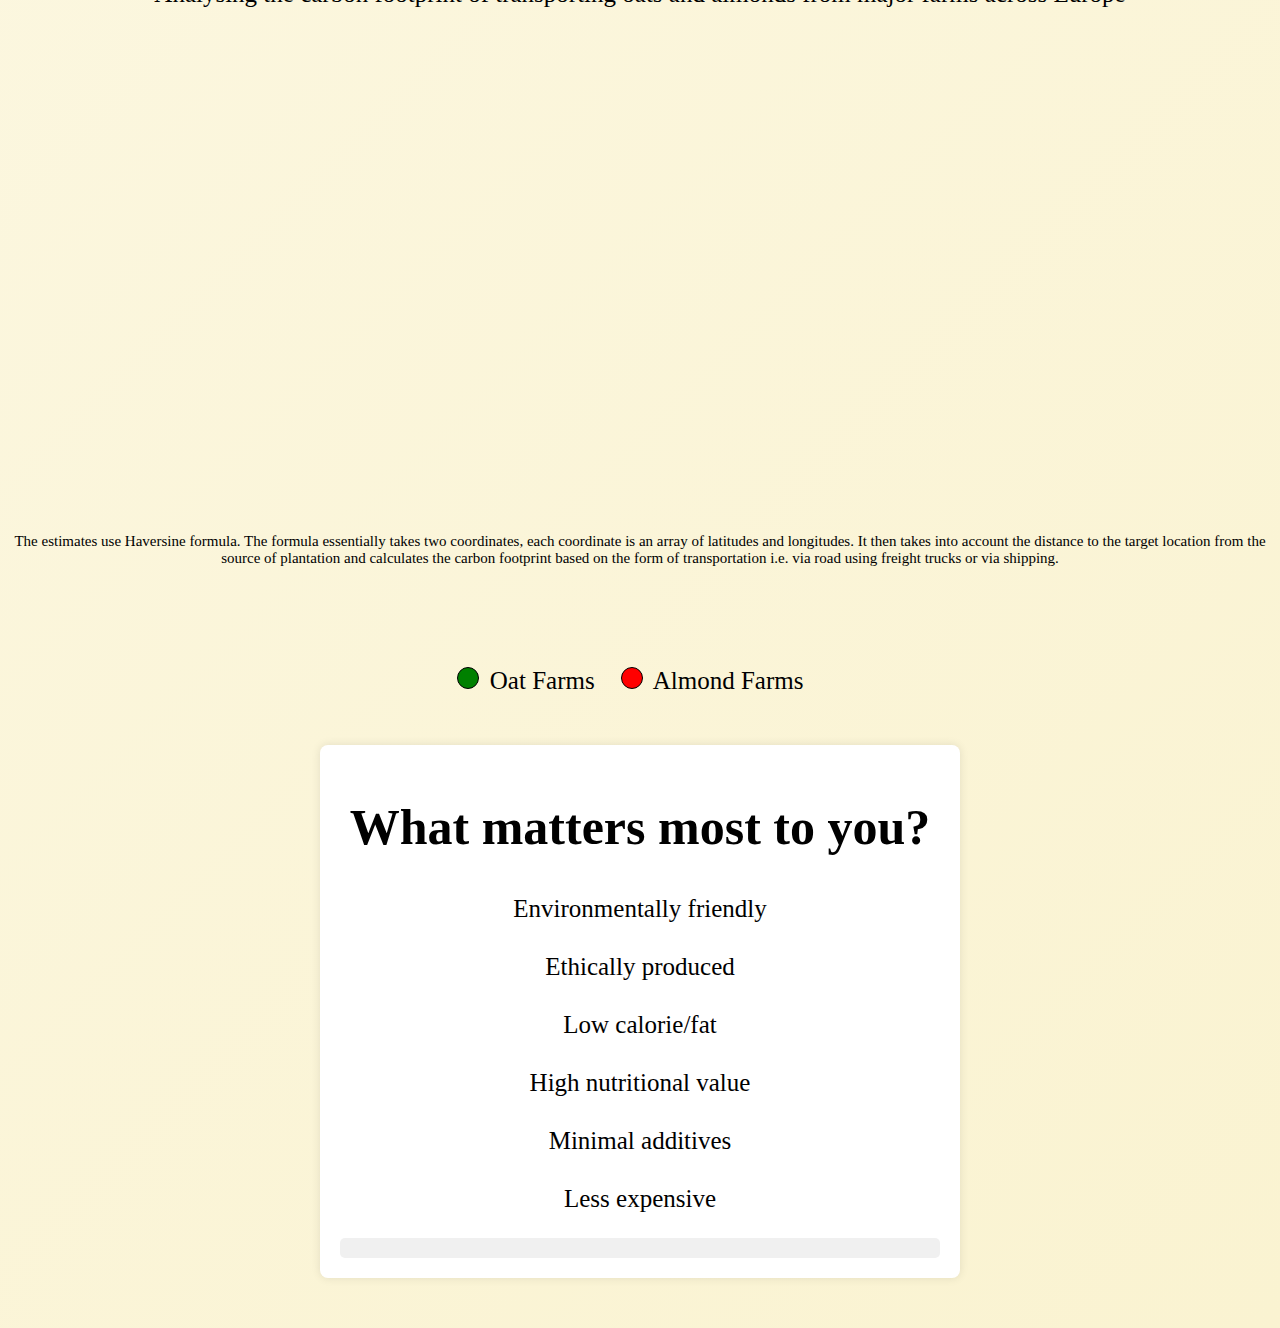
==== commit d87fabbb: "Final update home.html" ====
--- a/docs/home.html
+++ b/docs/home.html
@@ -119,10 +119,10 @@
     </head>
     <body>
     <div class="header_image">
-        <img id="milk1" src="cover.jpeg">
-        <img id="milk1" src="cover.jpeg">
         <img id="milk1" src="cover.jpeg">        
     </div>
+    <div class="captionheaderimage" style="font-size: 15px; margin-bottom: 100px;">
+        <figcaption>This image was created using genAI by Dr Martin Chorley.</figcaption></div>
 
     <div class="container">
         <form id="quizForm">
@@ -210,7 +210,7 @@
                 <div class="step" data-step="1">
                     <div class="stepcontent">
                         <div class ='text1'>
-                            <p>Cow’s milk is the cheaper option and looks as if it will continue to be; the price of cows milk has in fact decreased with it being 5p less expensive per pint since Feburary 2023.</p>
+                            <p>Cow’s milk is the cheaper option and looks as if it will continue to be; the price of cow's milk has in fact decreased with it being 5p less expensive per pint since Feburary 2023.</p>
                         </div>
                         <div class="centrecontent">
                             <iframe src='https://flo.uri.sh/visualisation/17896850/embed' title='Interactive or visual content' class='flourish-embed-iframe' frameborder='0' scrolling='no' style='width:100%;height:600px;' sandbox='allow-same-origin allow-forms allow-scripts allow-downloads allow-popups allow-popups-to-escape-sandbox allow-top-navigation-by-user-activation'></iframe><div style='width:100%!;margin-top:4px!important;text-align:right!important;'><a class='flourish-credit' href='https://public.flourish.studio/visualisation/17896850/?utm_source=embed&utm_campaign=visualisation/17896850' target='_top' style='text-decoration:none!important'><img alt='Made with Flourish' src='https://public.flourish.studio/resources/made_with_flourish.svg' style='width:905px!important;height:16px!important;border:none!important;margin:0!important;'> </a></div>                        </div>
@@ -231,7 +231,7 @@
                         <amp-iframe sandbox='allow-scripts allow-same-origin allow-forms allow-downloads allow-popups allow-popups-to-escape-sandbox allow-top-navigation-by-user-activation' layout=responsive resizable noloading title='Interactive or visual content' src='https://flo.uri.sh/visualisation/17685760/embed?auto=1' width=400 height=300></amp-iframe>
                         <iframe src='https://flo.uri.sh/visualisation/17685760/embed' title='Interactive or visual content' class='flourish-embed-iframe' frameborder='0' scrolling='no' style='width:100%;height:600px;' sandbox='allow-same-origin allow-forms allow-scripts allow-downloads allow-popups allow-popups-to-escape-sandbox allow-top-navigation-by-user-activation'></iframe><div style='width:1000%!;margin-top:4px!important;text-align:right!important;'><a class='flourish-credit' href='https://public.flourish.studio/visualisation/17685760/?utm_source=embed&utm_campaign=visualisation/17685760' target='_top' style='text-decoration:none!important'><img alt='Made with Flourish' src='https://public.flourish.studio/resources/made_with_flourish.svg' style='width:1005px!important;height:16px!important;border:none!important;margin:0!important;'> </a></div>                    </div>
                     <div class ='text2'>
-                        <p>Our research revealed Alpro to be the most popular alternate milk brand. Although their Oat Original drink is less nutritious than cow’s, it is low in calories. 
+                        <p>Our research revealed Alpro to be the most popular alternate milk brand. Although their Oat Original drink is less nutritious than cow’s milk, it is low in calories. 
                             Oat milk contains stabilisers and do not contain as natural micronutrients, unlike cow’s milk. 
                         </p>
                     </div>
@@ -244,8 +244,6 @@
                         </div>
                         <div class="centrecontent">
                         <img src='milk.png' width='1000' height='1000'>        
-                        <!-- <figcaption>Milk is an emulsion which means it is a colloidal dispersion of different micro and macro nutrients in water. 
-                        </figcaption> -->
                         <br><br>
                         </div>
                         <div class ='text2'>
@@ -275,7 +273,7 @@
                 <div class="step" data-step="5">
                     <div class="stepcontent">
                         <div class ='text1'>
-                            <p>One of the leading environmental concerns with cows milk is how much water the production of it uses. This is almost double as much as any plant-based alternative.</p>
+                            <p>One of the leading environmental concerns with cow’s milk is how much water the production of it uses. This is almost double as much as any plant-based alternative.</p>
                         </div>
                         <div class="centrecontent">
                         <p><iframe src='https://flo.uri.sh/visualisation/17583954/embed' title='Interactive or visual content' class='flourish-embed-iframe' frameborder='0' scrolling='no' style='width:100%;height:600px;' sandbox='allow-same-origin allow-forms allow-scripts allow-downloads allow-popups allow-popups-to-escape-sandbox allow-top-navigation-by-user-activation'></iframe><div style='width:100%!;margin-top:4px!important;text-align:right!important;'><a class='flourish-credit' href='https://public.flourish.studio/visualisation/17583954/?utm_source=embed&utm_campaign=visualisation/17583954' target='_top' style='text-decoration:none!important'><img alt='Made with Flourish' src='https://public.flourish.studio/resources/made_with_flourish.svg' style='width:1000px!important;height:16px!important;border:none!important;margin:0!important;'> </a></div></p>
@@ -396,9 +394,7 @@
             
             <div class="captionHaversine" style="font-size: 15px; margin-bottom: 100px;">
                 <figcaption>The estimates use Haversine formula. The formula essentially takes two coordinates, each coordinate is an array of latitudes and longitudes. It then takes into account the distance to the target location from the source of plantation and calculates the carbon footprint based on the form of transportation i.e. via road using freight trucks or via shipping.</figcaption></div>
-                
-        
-            <div id="legend">
+             <div id="legend">
                 <div class="legend-item">
                     <span class="legend-color circle" style="background-color: green;"></span>
                     Oat Farms
@@ -513,13 +509,12 @@
                     `<h2>Oat farm in Lahti, Finland</h2>
                      <p>Distance from Lahti, Finland to the UK: ${distance1.toFixed(2)} km</p>
                      <p>Carbon footprint left behind: ${carbonFootprint1.toFixed(2)} kg Co2</p>
-                     <img src="oatleyFinland.jpeg" alt="Oat farm in Sweden" style="max-width: 100%; height: auto;">`
+                     `
                 );
                 const popup2 = new mapboxgl.Popup({ offset: 25 }).setHTML(
                     `<h2>Oat farm in Lidköping, Sweden</h2>
                      <p>Distance from Lidköping, Sweden to the UK: ${distance2.toFixed(2)} km</p>
                      <p>Carbon footprint left behind: ${carbonFootprint2.toFixed(2)} kg Co2</p>
-                     <img src="oatfarmsweden.png" alt="Oat farm in Sweden" style="max-width: 100%; height: auto;">
                      `
                 );
         
@@ -527,7 +522,6 @@
                     `<h2>Almond farm in Valle del Jalón, Spain</h2>
                      <p>Distance from Andalusia, Spain to the UK: ${distance3.toFixed(2)} km</p>
                      <p>Carbon footprint left behind: ${carbonFootprint3.toFixed(2)} kg Co2</p>
-                     <img src="jalon.jpeg" alt="Almond farm in Spain" style="max-width: 100%; height: auto;">
                      `
                 );
         
@@ -535,24 +529,23 @@
                     `<h2>Almond farm in Andalusia, Spain</h2>
                      <p>Distance from Andalusia, Spain to the UK: ${distance4.toFixed(2)} km</p>
                      <p>Carbon footprint left behind: ${carbonFootprint4.toFixed(2)} kg Co2</p>
-                     <img src="AlmondsAndalusia.jpeg" alt="Almond farm in Spain" style="max-width: 100%; height: auto;">
                      `
                 );
         
                 
         
                 const popup6 = new mapboxgl.Popup({ offset: 25}).setHTML(
-                    `<h2>Mazowieckie Voivodeship</h2>
+                    `<h2>Oat farms in Mazowieckie Voivodeship, Poland</h2>
                     <p>Distance from Mazowieckie Voivodeship to the UK: ${distance6.toFixed(2)} km</p>
                     <p>Carbon footprint left behind: ${carbonFootprint6.toFixed(2)} kg Co2</p>
-                    <img src="mazowiech.jpeg" alt="Oat farms in Mazowieckie Voivodeship" style="max-width: 100%; height: auto;">`
+                    `
                 )
         
                 const popup7 = new mapboxgl.Popup({ offset: 25}).setHTML(
-                    `<h2>Oat farms in Mainburg, Bavaria</h2>
+                    `<h2>Oat farms in Mainburg, Bavaria, Germany</h2>
                     <p>Distance from Mainburg to the UK: ${distance7.toFixed(2)} km</p>
                     <p>Carbon footprint left behind: ${carbonFootprint7.toFixed(2)} kg Co2</p>
-                    <img src="bavaria.jpeg" alt="Oat farms in Mainburg, Bavaria" style="max-width: 100%; height: auto;">`
+                    `
         
                 )
         
@@ -560,21 +553,21 @@
                     `<h2>Almond farms in Apulia (Puglia), Italy</h2>
                     <p>Distance from Apulia to the UK: ${distance8.toFixed(2)} km</p>
                     <p>Carbon footprint left behind: ${carbonFootprint8.toFixed(2)} kg Co2</p>
-                    <img src="/Users/navneetvyasan/Desktop/working/docs/ Apulia (Puglia).jpeg" alt="Almond farms in  Apulia (Puglia)" style="max-width: 100%; height: auto;">`
+                    `
                 )
         
                 const popup9 = new mapboxgl.Popup({ offset: 25}).setHTML(
                     `<h2>Almond farms in Trás-os-Montes, Portugal</h2>
                         <p>Distance from Trás-os to the UK: ${distance9.toFixed(2)} km</p>
                         <p>Carbon footprint left behind: ${carbonFootprint9.toFixed(2)} kg Co2</p>
-                        <img src= "/Users/navneetvyasan/Desktop/working/docs/portugal.jpeg" alt="Almond farms in Portugal" style= "max-width: 100%; height: auto;"> `
+                         `
                 )
         
                 const popup10 = new mapboxgl.Popup({ offset: 25}).setHTML(
                     `<h2>Almond farms in Euboea, Greece</h2>
                     <p>Distance from Euboea to the UK: ${distance10.toFixed(2)} km</p>
                     <p>Carbon footpring left behind: ${carbonFootprint10.toFixed(2)} kg Co2</p>
-                    <img src="/Users/navneetvyasan/Desktop/working/docs/greece.jpeg" alt="Almond farms in Greece" style= "max-width: 100%; height: auto;"> `
+                    `
                 )
         
                 // Popup markers
@@ -652,22 +645,22 @@
     
                     switch (selectedFactor) {
                         case 'environmentally friendly':
-                            resultText = 'According to various sources, the production of plant based milk, specifically oat milk has a lower carbon footprint than cows milk. However, these sources do not take into account how far the oat milk has travelled to supermarket shelves. Overall the packaging is different but more often than not are both recylable and although the distance an oat travels to come to you as oat milk is significantly larger, this is the more environmentally sustainable option.';
+                            resultText = 'The production of plant based milk, specifically oat milk, has a lower carbon footprint than cow’s milk. However, these sources do not take into account how far the oat milk has travelled to supermarket shelves. Overall, the packaging is different but more often than not, are recylable. Although the distance an oat travels to come to you as oat milk is significantly larger, this is the more environmentally sustainable option.';
                             break;
                         case 'ethical':
-                            resultText = 'One concern when looking at which type of milk is more ethical is the treatment of livestock. Sometimes cow’s milk can be a concern for animal welfare. Some people argue that cows have to give birth to be able to produce milk and occasionally, if the calves are not needed for more milk they might be killed. If this is a concern for you, your best option would be plant based milk.';
+                            resultText = 'One concern when considering types of milk is the treatment of livestock. Sometimes, cow’s milk can be a concern for animal welfare. Some people argue that cows have to give birth to be able to produce milk and occasionally, if the calves are not needed for more milk they might be killed. If this is a concern for you, your best option would be plant based milk.';
                             break;
                         case 'low calorie/fat':
-                            resultText = 'If you are looking for a lower calorie or low fat option then oat milk would be the best choice for you. With less than half the fat of cows milk as well as about two thirds the number of calories. ';
+                            resultText = 'If you are looking for a lower calorie or low fat option, then oat milk would be the best choice for you. With less than half the fat of cow’s milk as well as about two thirds the number of calories. ';
                             break;
                         case 'high nutritional value':
-                            resultText = 'Cows milk has much more nutritional value than plant based milk. The percentage of fat and protien are much higher.';
+                            resultText = 'Cow’s milk has much more nutritional value than plant based milk. The percentage of fat and protien are much higher.';
                             break;
                         case 'minimal additives':
-                            resultText = 'Cows milk has a larger amount of fat and protein than oat milk with no additives meaning that it is more full of the macro and micronutrients that are needed for a healthy, balanced diet. With oat milk there are stabilisers and vitamins added to the original oat and water mixture.';
+                            resultText = 'Cow’s milk has a larger amount of fat and protein than oat milk with no additives. This means that it is more rich in macro and micronutrients that are needed for a healthy, balanced diet. With oat milk, there are stabilisers and vitamins added to the original oat and water mixture.';
                             break;
                         case 'less expensive':
-                            resultText = 'If you are looking for the cheaper option, cows milk will be the best choice. If you were to only buy cows milk instead of oat milk and you bought 1 litre of milk per week for a year you would save £33.28. ';
+                            resultText = 'If you are looking for the cheaper option, cow’s milk will be the best choice. If you were to only buy cow’s milk instead of oat milk and you bought 1 litre of milk per week for a year, you would save £33.28. ';
                             break;
                         default:
                             resultText = 'Please select a factor.';
--- a/docs/homestyle.css
+++ b/docs/homestyle.css
@@ -1,16 +1,23 @@
-/*background and font for whole page*/
+
 body{
     text-align: center;
-    font-family: Arial, Helvetica, sans-serif;
-    background-color: #ffffff;
-    background-image: url('');
-    font-size: 20px;
+    font-family: "Times New Roman", Times, serif;
+    background-color: #f1da0d;
+    font-size: 25px;
+
+    /* Gradient definition */
+    background: linear-gradient(135deg, #ffffff, #faf3d1);
+
+    /* Ensure the gradient covers the entire page */
+    min-height: 100vh;
+    margin: 0;
+    padding: 0;
 
 }
 
 /*heading margin width, font size, colour of text and background and word spacing*/
 .header {
-    font-family: 'Franklin Gothic Medium', 'Arial Narrow', Arial, sans-serif;
+    font-family: "Times New Roman", Times, serif;
     margin-top: 0;
     font-size: 60px;
     color: #faf9f6;
@@ -96,10 +103,9 @@
 
 
 img {
-    max-width: 50%;
+    max-width: 90%;
     height: auto;
-    float: left;
-
+    float: center;
 }
 .container {
     max-width: 600px;
@@ -129,9 +135,6 @@
     background-color: #f0f0f0;
     border-radius: 5px;
 }
-/* .container {
-    max-width: 50%; /* Limits image width to half of the page */
-  /* } */
 
 
   input[type="radio"]:hover {
@@ -140,7 +143,7 @@
 
   /* Style for selected button */
 input[type="radio"]:checked + label {
-    background-color: #007bff; /* Change this to desired color */
+    background-color: #007bff; 
     color: white; /* Text color */
   }
 
@@ -164,7 +167,7 @@
     margin-top: 0px;
     display: flex;
     flex-direction: row;
-    max-width: 50%;
+    font-size: 15px;
   }
 
 
@@ -172,11 +175,13 @@
   .text1 {
     flex: 33%;
     color:rgb(201, 201, 201);
+    font-size: 15px;
     
   }
   .text2 {
     flex: 33%;
     color:rgb(201, 201, 201);
+    font-size: 15px;
   }
 .step
 
@@ -199,23 +204,41 @@
 
 .step {
     margin: 2rem auto 4rem auto;
-    background-color: #ffffff;
+    background-color: #f6f5f2;
+    font-size: 15px;
 
 }
 
 .step.is-active {
-    background-color: rgb(255, 255, 255);
+    background-color: rgb(239, 202, 18);
     color: #3b3b3b;
 }
 
 .step p {
     text-align: center;
     padding: 1rem;
-    font-size: 1.5rem;
+    font-size: 20px;
 }
 
 .step.step.is-active .centrecontent {
-    background-color: rgb(190, 255, 200);
+    background-color: rgb(244, 197, 8);
     color: rgb(0, 0, 0);
 }
-
+.centrecontent {
+    flex: 50%;
+}
+
+.legend-color {
+    width: 20px;
+    height: 20px;
+    display: inline-block;
+    margin-right: 5px;
+    border-radius: 50%; 
+}
+
+/* Additional styles for circle */
+.circle {
+    border: 1px solid black;
+}
+
+
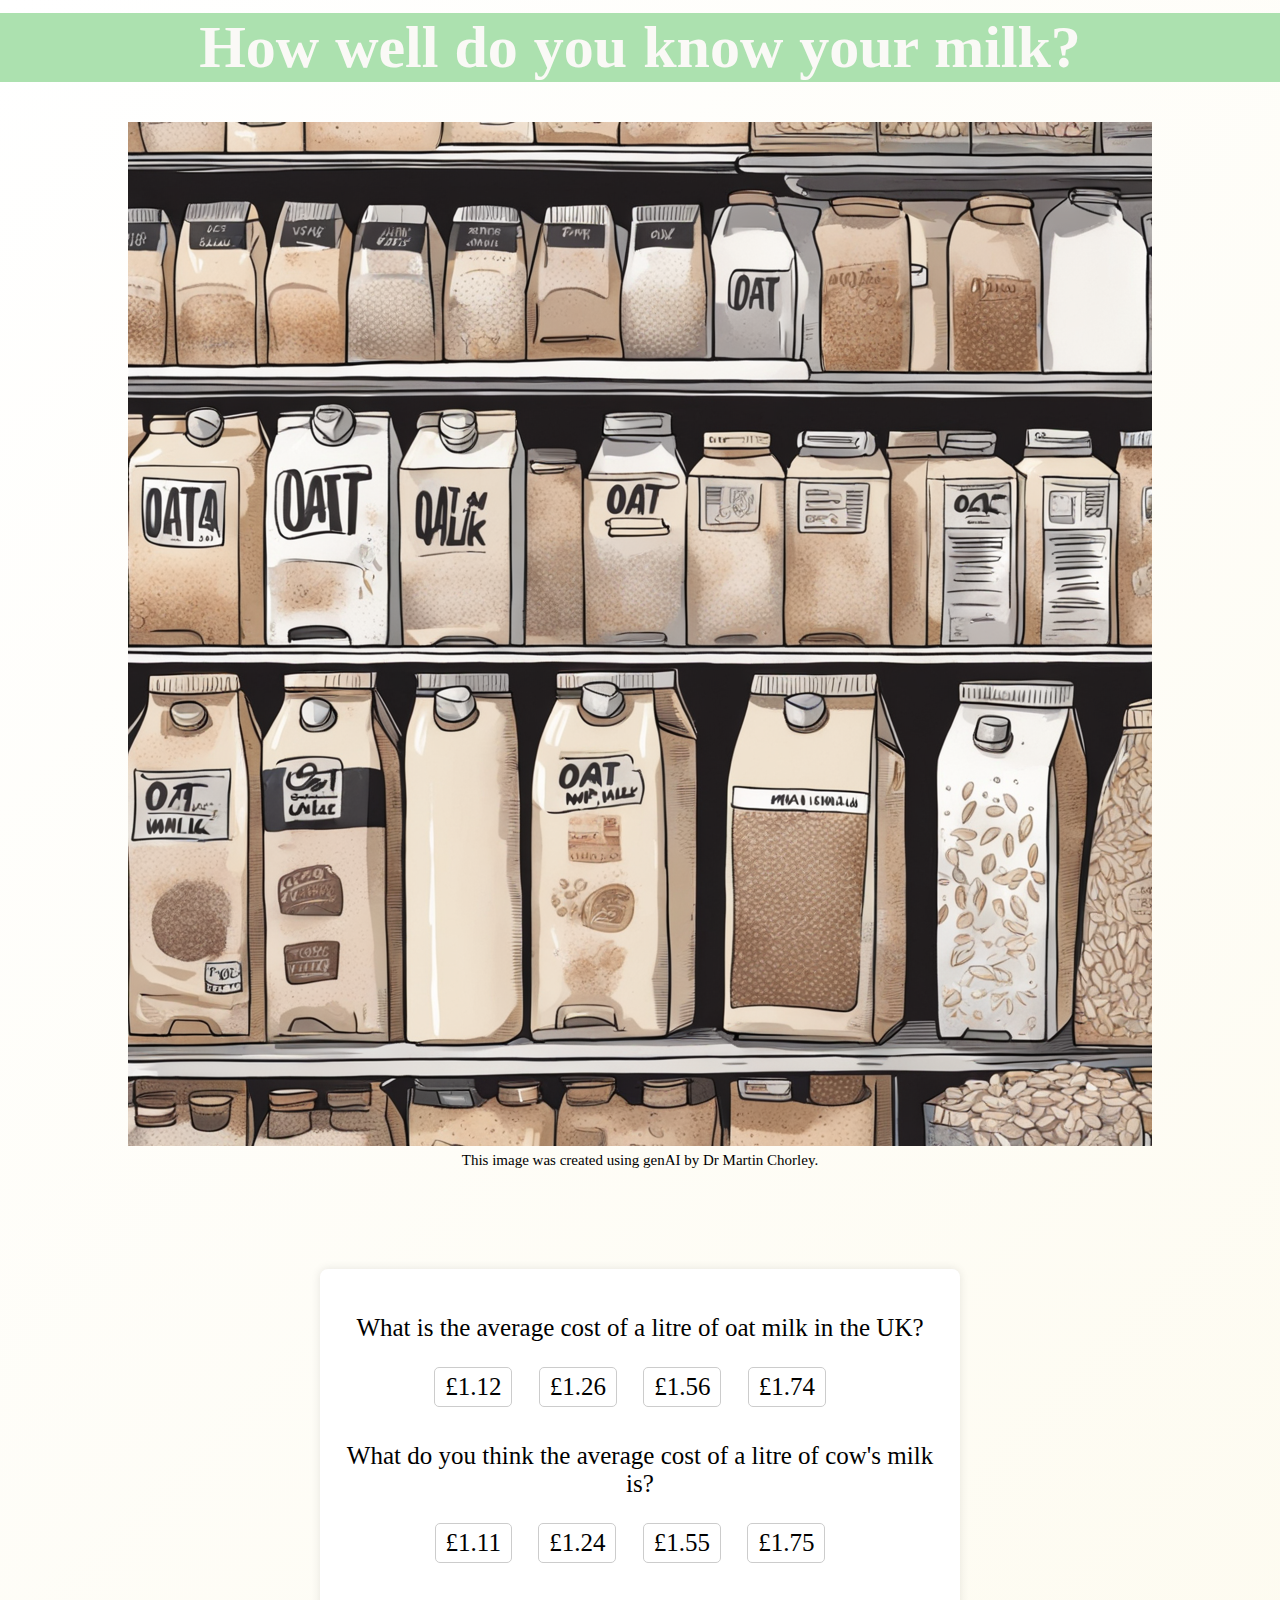
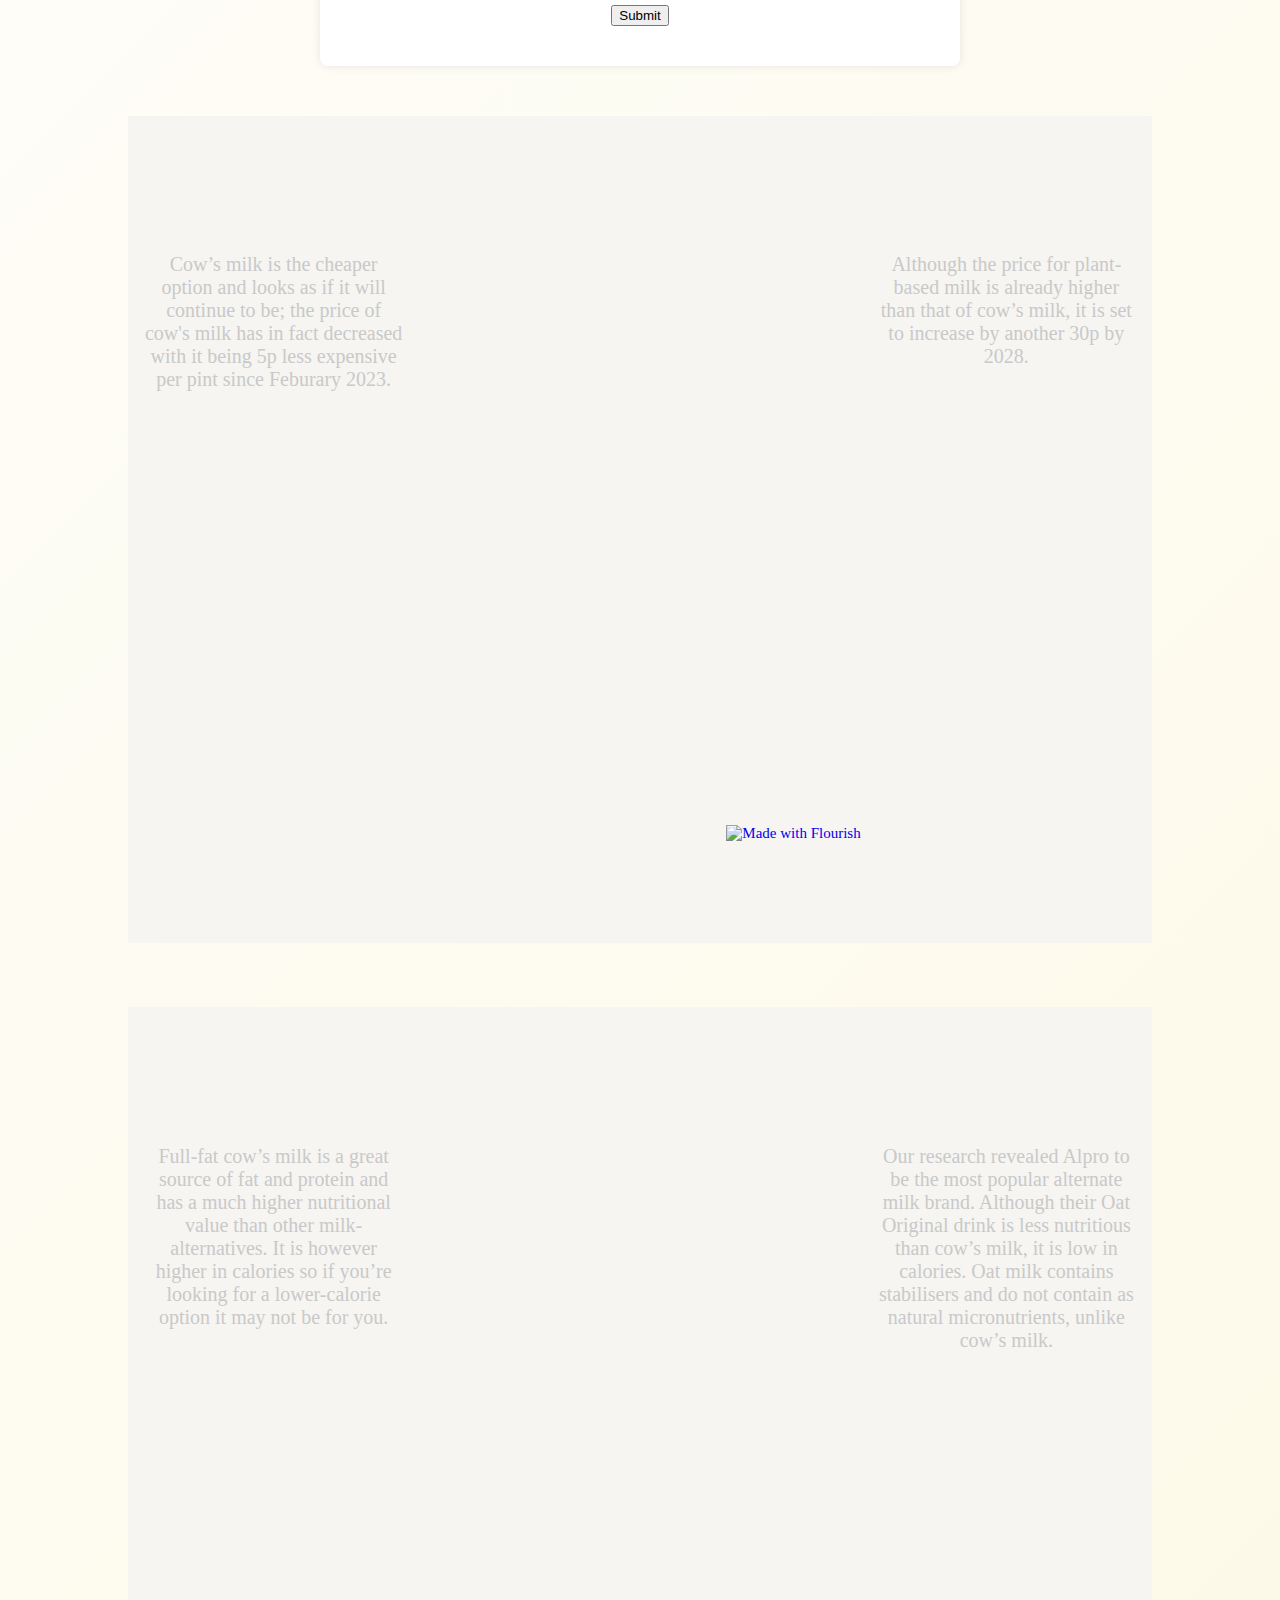
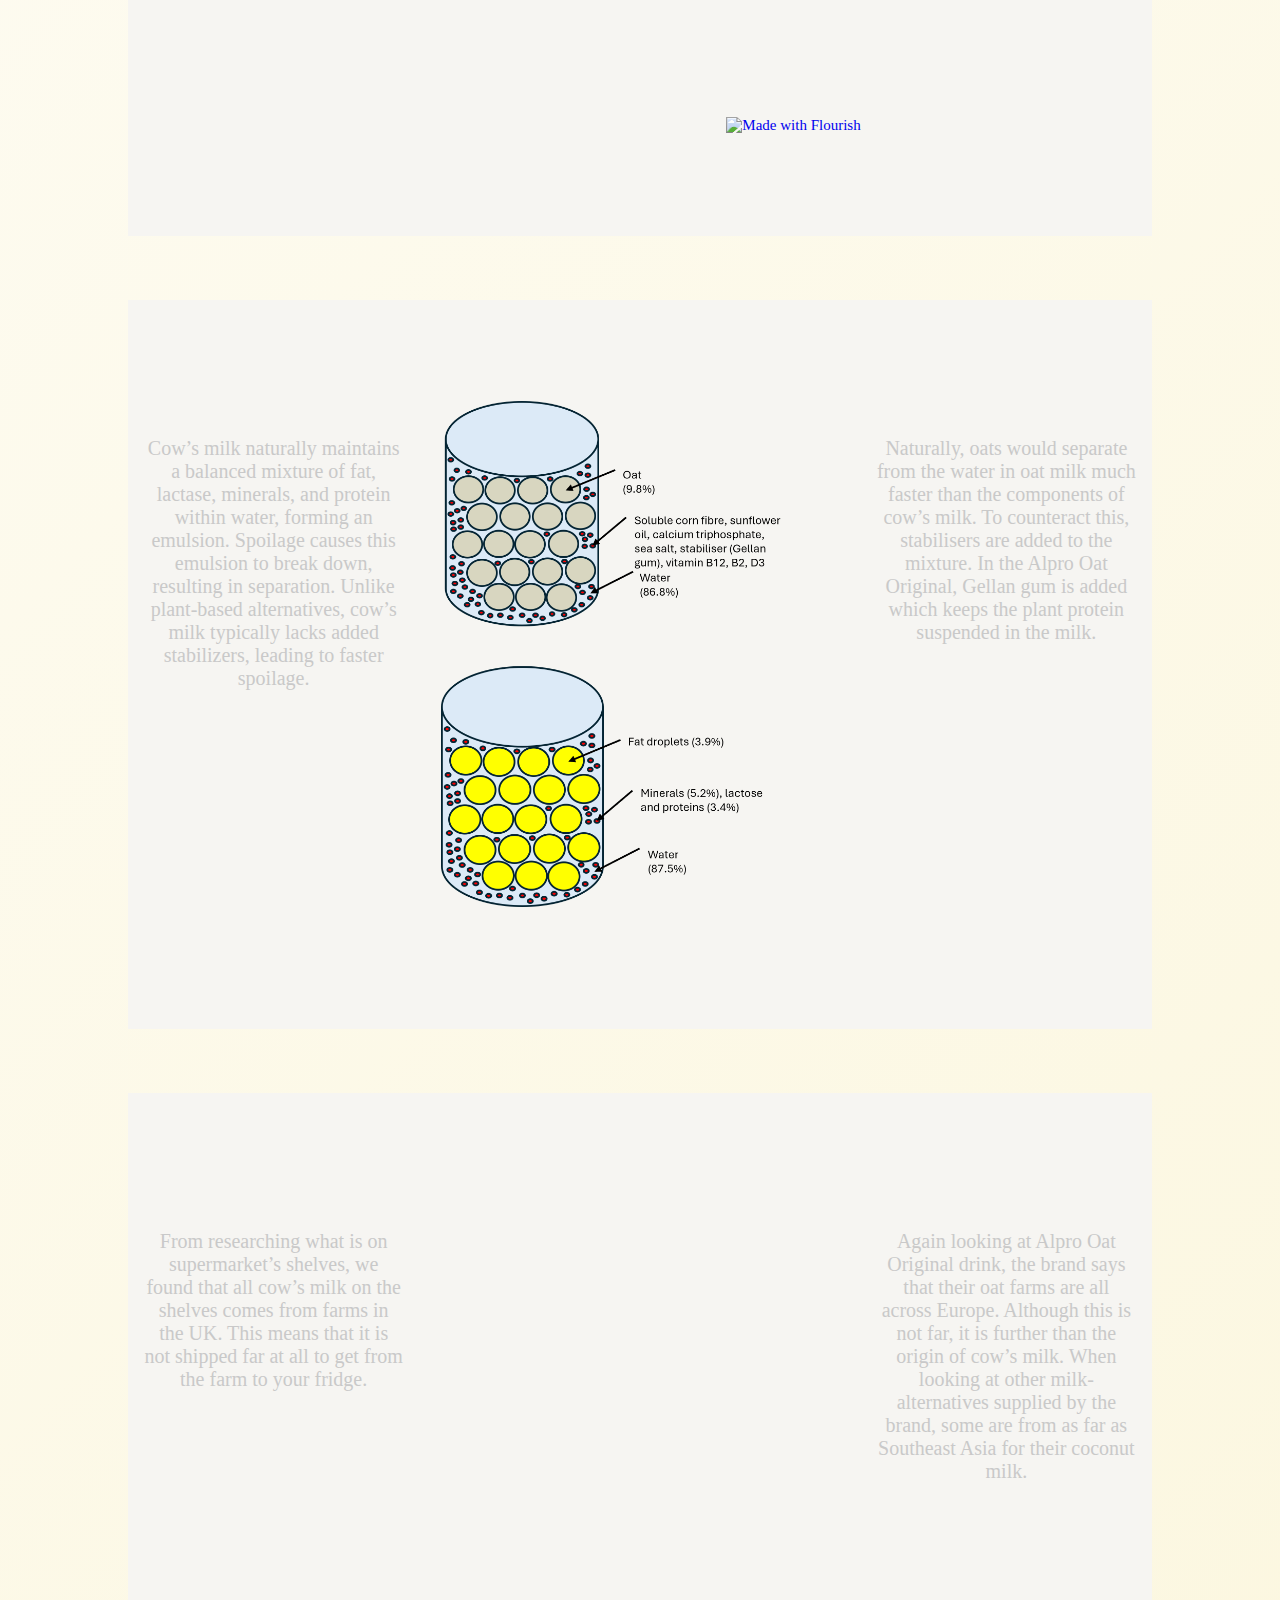
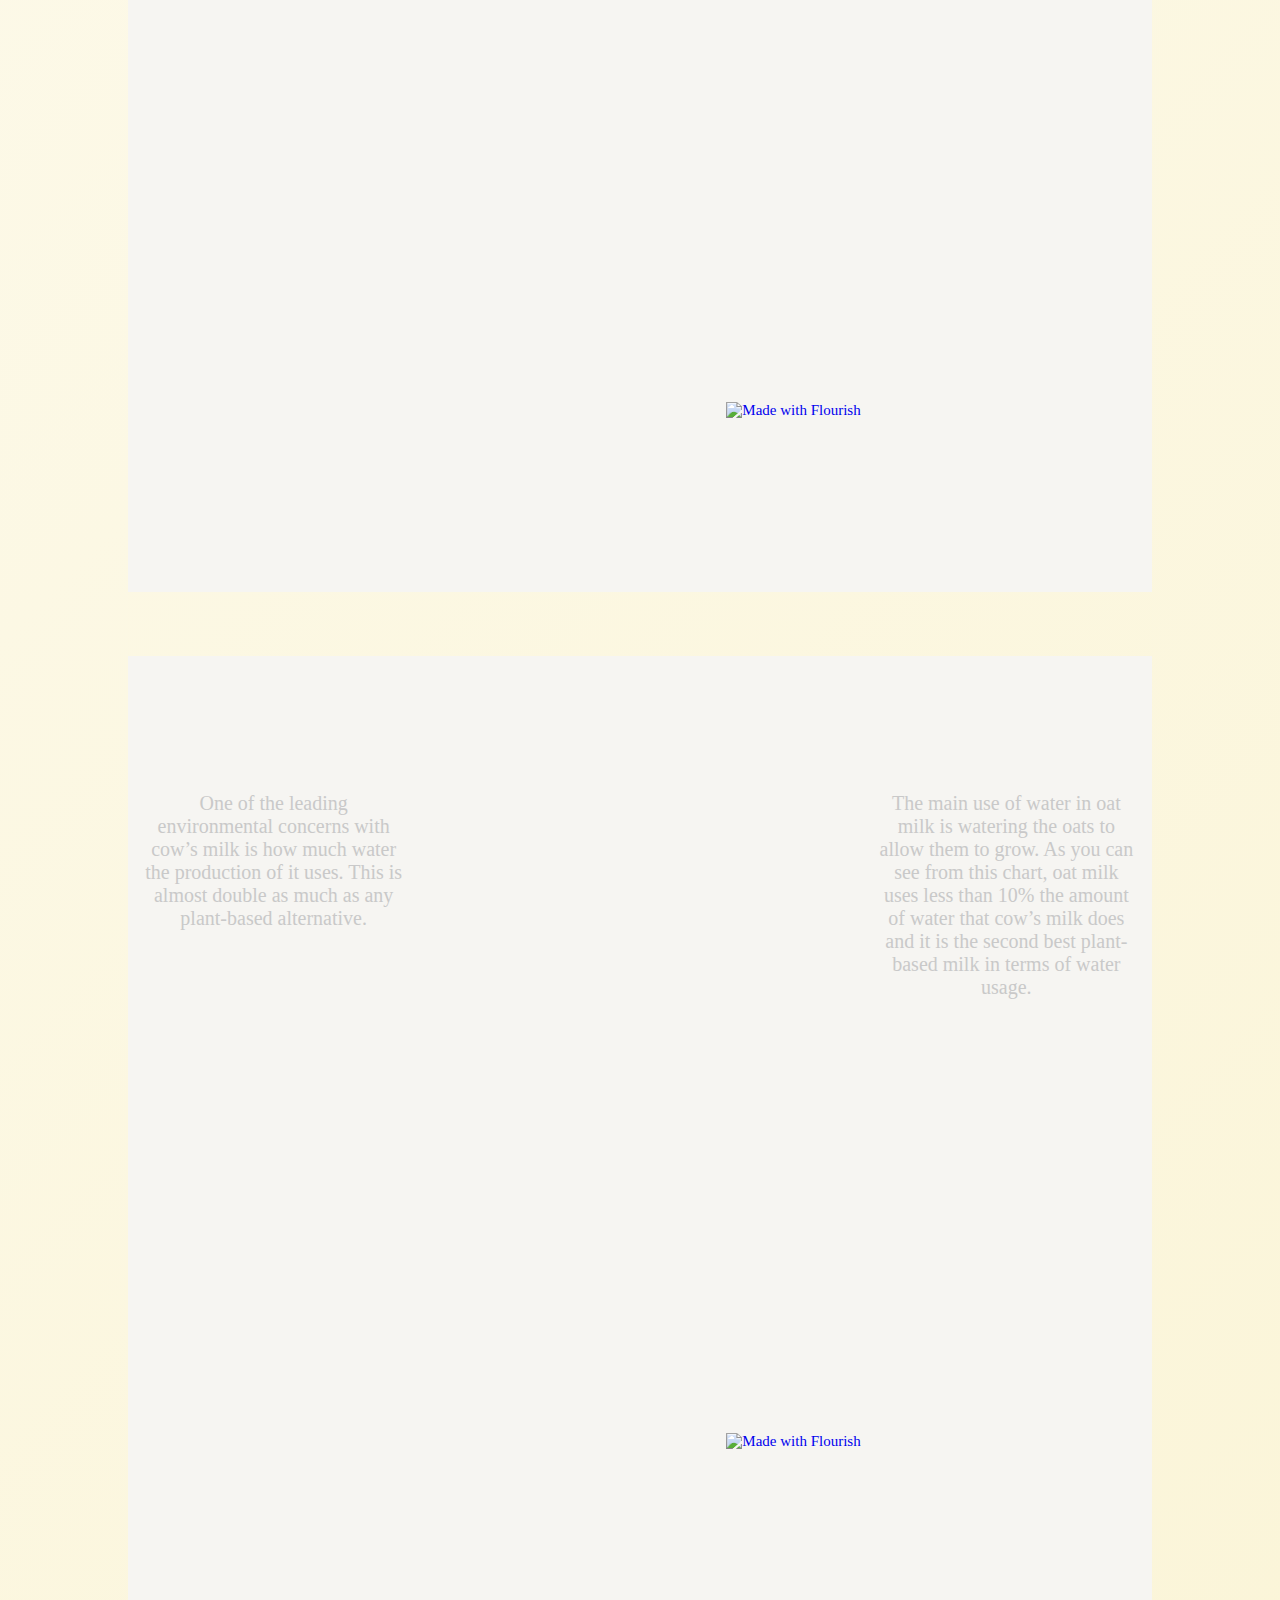
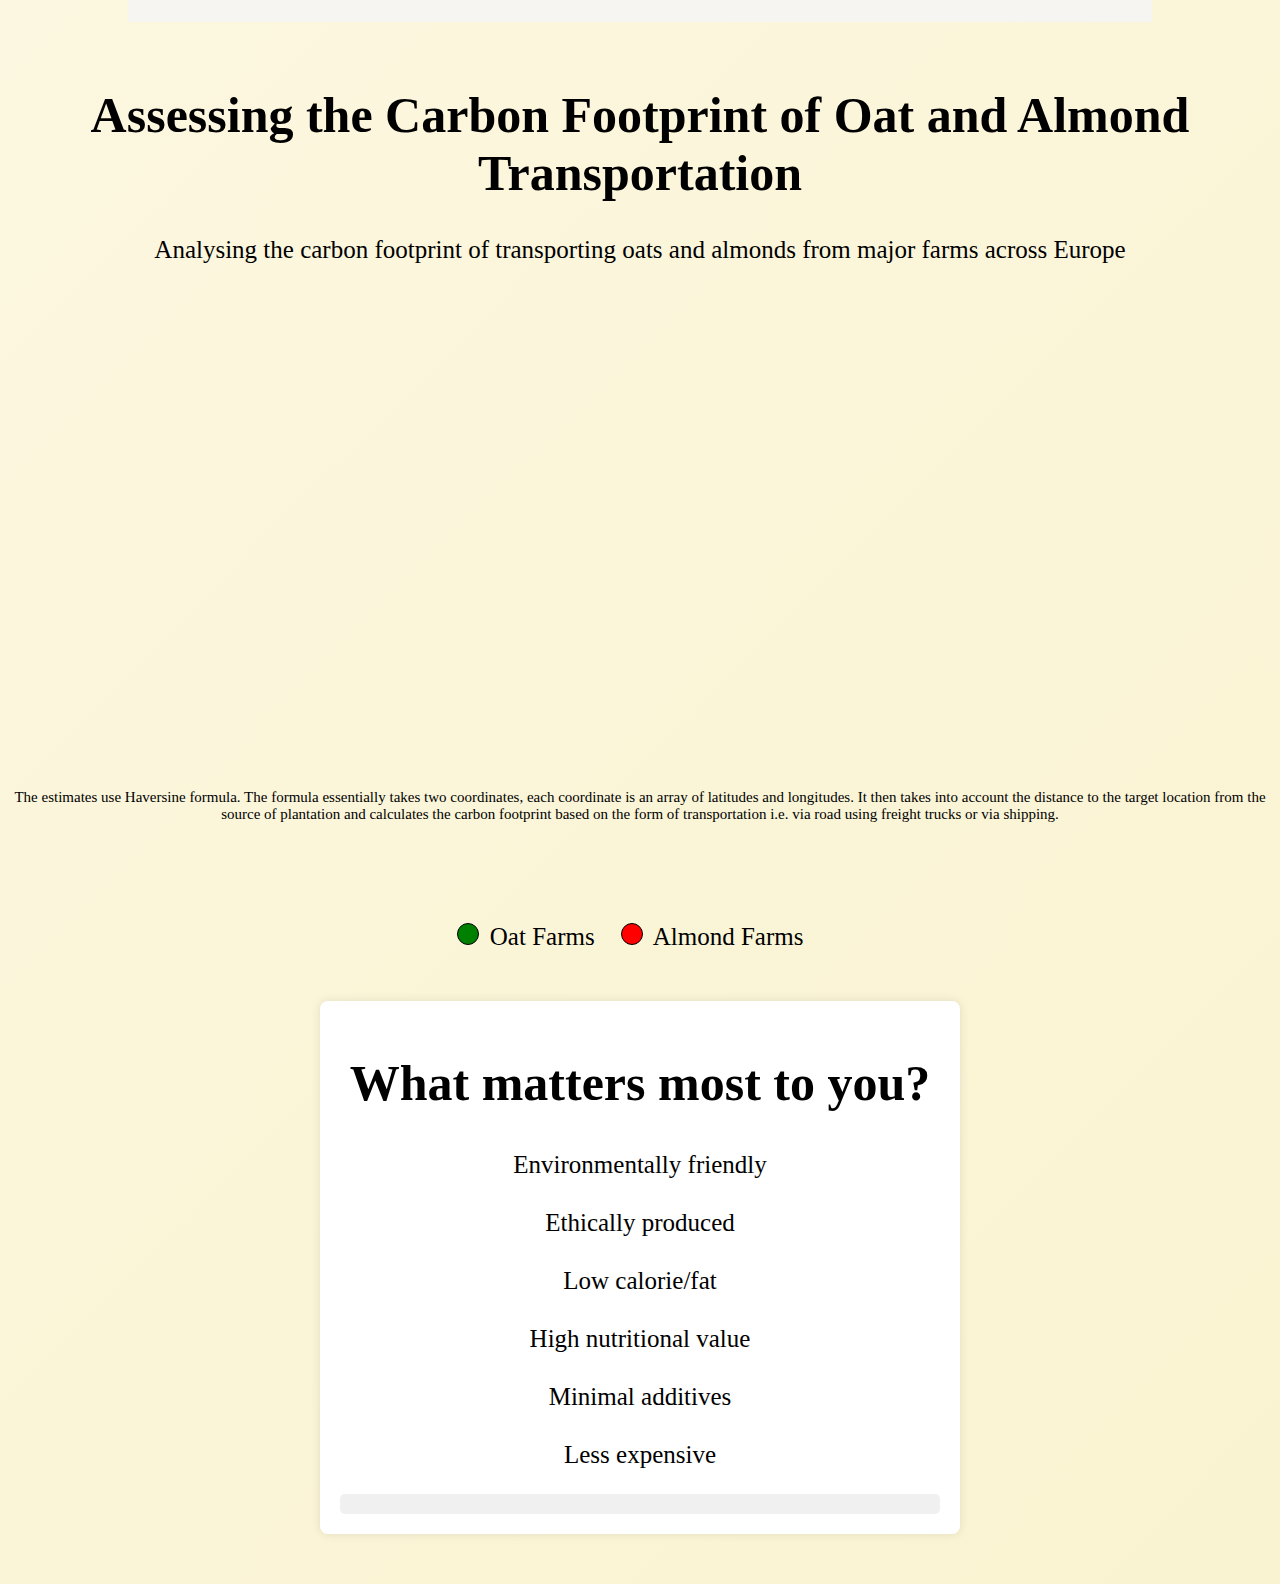
==== commit a9686d2a: "Update cover.html" ====
--- a/docs/home.html
+++ b/docs/home.html
@@ -119,7 +119,7 @@
     </head>
     <body>
     <div class="header_image">
-        <img id="milk1" src="cover.jpeg">        
+        <img id="milk1" src="cover1.jpeg">        
     </div>
     <div class="captionheaderimage" style="font-size: 15px; margin-bottom: 100px;">
         <figcaption>This image was created using genAI by Dr Martin Chorley.</figcaption></div>
--- a/docs/homestyle.css
+++ b/docs/homestyle.css
@@ -29,16 +29,13 @@
 }
 
 .header_image {
-    display: flex;
-}
-
-.header_image img {
-    margin-top: 10px;
-    margin-right: 10px;
-    margin-bottom: 0px;
-}
-
-/* chat gpt */
+    position: relative;
+    width: 100%;
+    height: 100%;
+    overflow: hidden;
+}
+
+
 .question {
     margin-bottom: 20px;
 }
